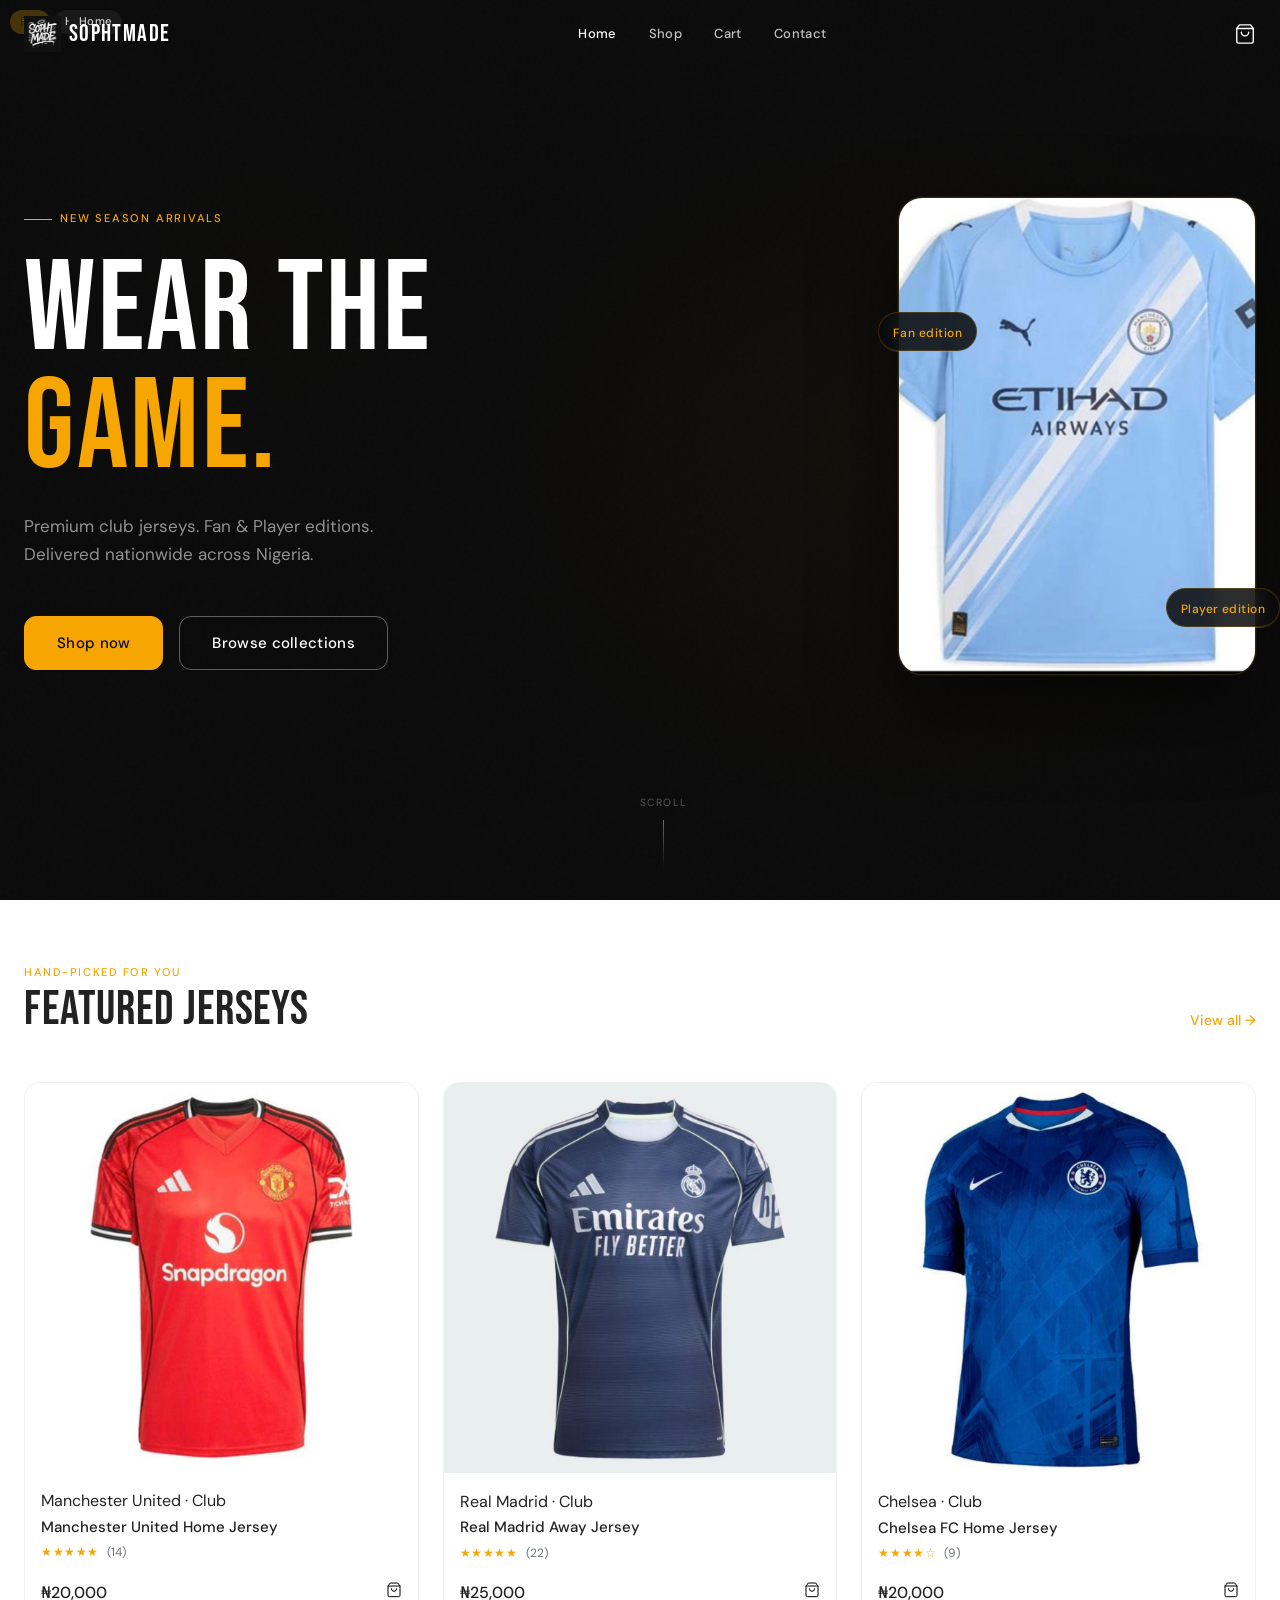
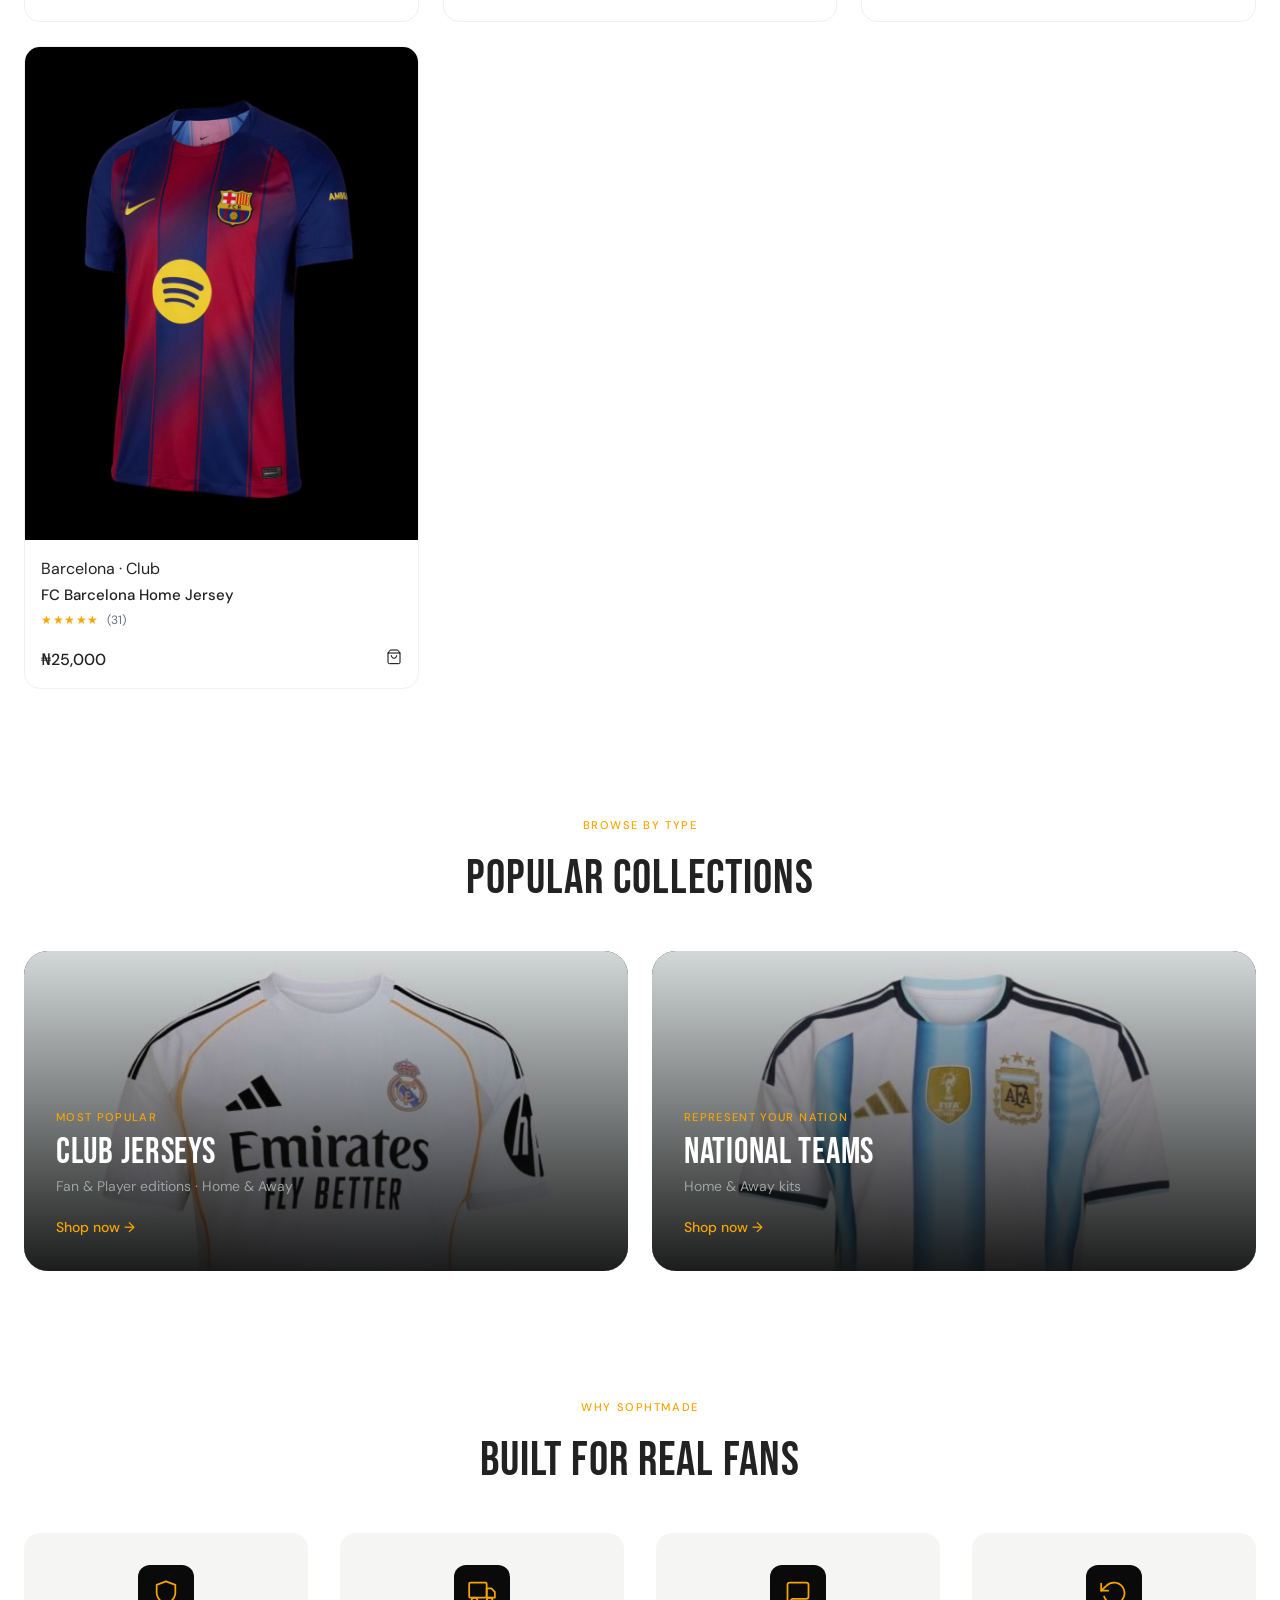
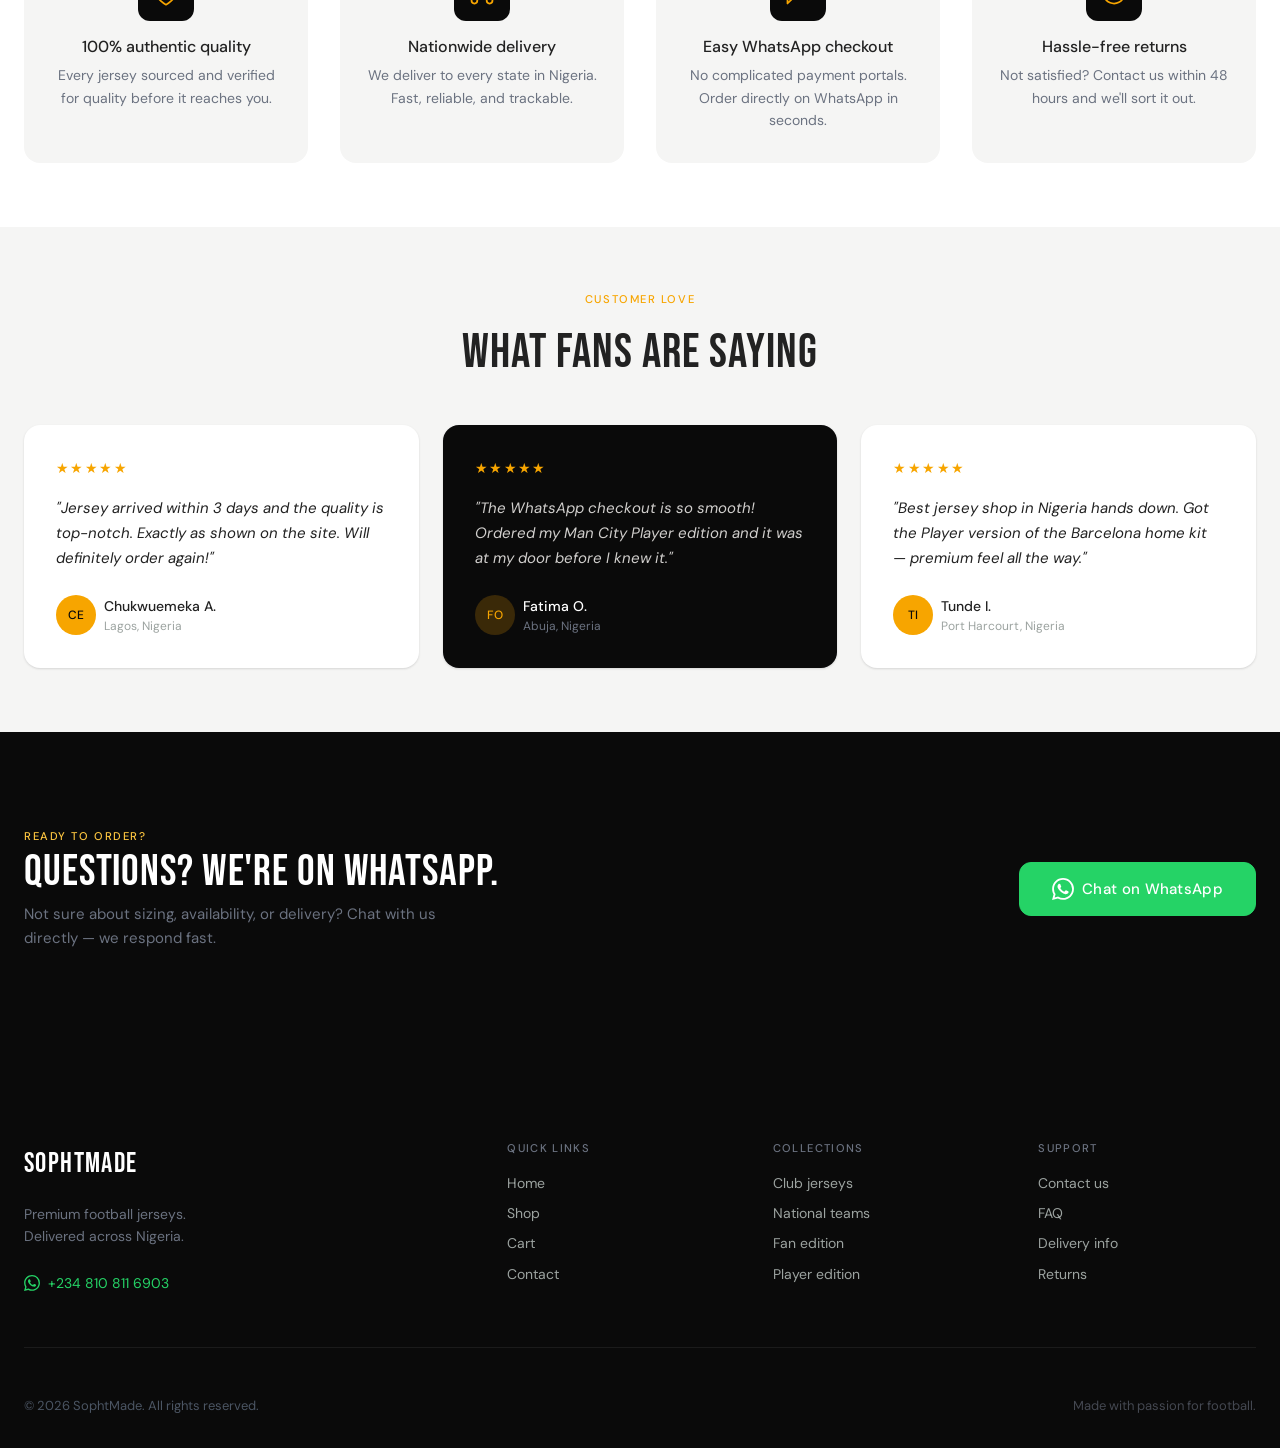
==== index.html @ 773d5187 "Add files via upload" ====
<!DOCTYPE html>
<html lang="en">
<head>
  <meta charset="UTF-8" />
  <meta name="viewport" content="width=device-width, initial-scale=1.0" />
  <meta name="description" content="SophtMade — Premium football jerseys. Fan & Player editions. Nationwide delivery across Nigeria." />
  <title>SophtMade | Premium Football Jerseys</title>
  <link rel="preconnect" href="https://fonts.googleapis.com" />
  <link rel="preconnect" href="https://fonts.gstatic.com" crossorigin />
  <link href="https://fonts.googleapis.com/css2?family=Bebas+Neue&family=DM+Sans:ital,opsz,wght@0,9..40,300;0,9..40,400;0,9..40,500;1,9..40,300&display=swap" rel="stylesheet" />
  <link rel="stylesheet" href="css/style.css" />
  <link rel="stylesheet" href="css/navbar.css" />
  <link rel="stylesheet" href="css/hero.css" />
  <link rel="stylesheet" href="css/shop.css" />
  <link rel="stylesheet" href="css/modal.css" />
  <link rel="stylesheet" href="css/cart.css" />
  <link rel="stylesheet" href="css/responsive.css" />
</head>
<body>

  <header class="navbar" id="navbar">
    <div class="navbar__inner">
      <a href="index.html" class="navbar__logo">
        <img src="images/logo/logo-white.png" alt="SophtMade" class="navbar__logo-img" onerror="this.style.display='none';this.nextElementSibling.style.display='block'" />
        <span class="navbar__logo-text">SophtMade</span>
      </a>
      <nav class="navbar__nav" id="navMenu" aria-label="Main navigation">
        <a href="index.html" class="navbar__link navbar__link--active">Home</a>
        <a href="shop.html" class="navbar__link">Shop</a>
        <a href="cart.html" class="navbar__link">Cart</a>
        <a href="contact.html" class="navbar__link">Contact</a>
      </nav>
      <div class="navbar__actions">
        <a href="cart.html" class="navbar__cart" aria-label="View cart">
          <svg width="22" height="22" viewBox="0 0 24 24" fill="none" stroke="currentColor" stroke-width="1.5" stroke-linecap="round" stroke-linejoin="round" aria-hidden="true"><path d="M6 2L3 6v14a2 2 0 002 2h14a2 2 0 002-2V6l-3-4z"/><line x1="3" y1="6" x2="21" y2="6"/><path d="M16 10a4 4 0 01-8 0"/></svg>
          <span class="navbar__cart-count" id="cartCount">0</span>
        </a>
        <button class="navbar__hamburger" id="hamburger" aria-label="Toggle menu" aria-expanded="false">
          <span></span><span></span><span></span>
        </button>
      </div>
    </div>
  </header>

  <main>
    <!-- HERO -->
    <section class="hero" id="hero">
      <div class="hero__bg-overlay"></div>
      <div class="hero__content">
        <p class="hero__eyebrow">New season arrivals</p>
        <h1 class="hero__heading">Wear the<br /><span class="hero__heading--accent">Game.</span></h1>
        <p class="hero__subheading">Premium club jerseys. Fan &amp; Player editions.<br />Delivered nationwide across Nigeria.</p>
        <div class="hero__cta-group">
          <a href="shop.html" class="btn btn--primary btn--lg">Shop now</a>
          <a href="#collections" class="btn btn--ghost btn--lg">Browse collections</a>
        </div>
      </div>
      <div class="hero__jersey-showcase">
        <div class="hero__jersey-card">
          <img src="images/hero/hero-jersey.png" alt="Featured jersey" class="hero__jersey-img"
            onload="this.style.opacity='1';document.getElementById('heroPlaceholder').style.display='none'"
            onerror="this.style.display='none';document.getElementById('heroPlaceholder').style.display='flex'"
            style="opacity:0;transition:opacity .4s" />
          <div class="hero__jersey-placeholder" id="heroPlaceholder" aria-hidden="true">
            <svg width="70" height="90" viewBox="0 0 60 80" fill="none"><path d="M15 5 L5 20 L15 25 L15 70 L45 70 L45 25 L55 20 L45 5 L38 10 Q30 14 22 10 Z" stroke="#F7A500" stroke-width="1.5" fill="none" stroke-linejoin="round"/></svg>
          </div>
        </div>
        <div class="hero__badge hero__badge--1"><span class="hero__badge-label">Fan edition</span></div>
        <div class="hero__badge hero__badge--2"><span class="hero__badge-label">Player edition</span></div>
      </div>
      <div class="hero__scroll-hint" aria-hidden="true">
        <span>Scroll</span>
        <div class="hero__scroll-line"></div>
      </div>
    </section>

    <!-- FEATURED -->
    <section class="section featured" id="featured">
      <div class="container">
        <div class="section__header">
          <div>
            <p class="section__eyebrow">Hand-picked for you</p>
            <h2 class="section__title">Featured jerseys</h2>
          </div>
          <a href="shop.html" class="section__link">View all <span aria-hidden="true">→</span></a>
        </div>
        <div class="product-grid product-grid--featured" id="featuredGrid"></div>
      </div>
    </section>

    <!-- COLLECTIONS -->
    <section class="section collections" id="collections">
      <div class="container">
        <div class="section__header section__header--center">
          <p class="section__eyebrow">Browse by type</p>
          <h2 class="section__title">Popular collections</h2>
        </div>
        <div class="collections__grid">
          <a href="shop.html?filter=club" class="collection-tile">
            <div class="collection-tile__bg">
              <img src="images/hero/club-bg.jpg" alt="" class="collection-tile__bg-img" />
            </div>
            <div class="collection-tile__overlay"></div>
            <div class="collection-tile__content">
              <p class="collection-tile__eyebrow">Most popular</p>
              <h3 class="collection-tile__title">Club jerseys</h3>
              <p class="collection-tile__sub">Fan &amp; Player editions · Home &amp; Away</p>
              <span class="collection-tile__cta">Shop now →</span>
            </div>
          </a>
          <a href="shop.html?filter=national" class="collection-tile">
            <div class="collection-tile__bg">
              <img src="images/hero/national-bg.jpg" alt="" class="collection-tile__bg-img" />
            </div>
            <div class="collection-tile__overlay"></div>
            <div class="collection-tile__content">
              <p class="collection-tile__eyebrow">Represent your nation</p>
              <h3 class="collection-tile__title">National teams</h3>
              <p class="collection-tile__sub">Home &amp; Away kits</p>
              <span class="collection-tile__cta">Shop now →</span>
            </div>
          </a>
        </div>
      </div>
    </section>

    <!-- WHY CHOOSE US -->
    <section class="section why" id="why">
      <div class="container">
        <div class="section__header section__header--center">
          <p class="section__eyebrow">Why SophtMade</p>
          <h2 class="section__title">Built for real fans</h2>
        </div>
        <div class="why__grid">
          <div class="why__item">
            <div class="why__icon" aria-hidden="true"><svg width="28" height="28" viewBox="0 0 24 24" fill="none" stroke="currentColor" stroke-width="1.5" stroke-linecap="round" stroke-linejoin="round"><path d="M12 22s8-4 8-10V5l-8-3-8 3v7c0 6 8 10 8 10z"/></svg></div>
            <h3 class="why__title">100% authentic quality</h3>
            <p class="why__desc">Every jersey sourced and verified for quality before it reaches you.</p>
          </div>
          <div class="why__item">
            <div class="why__icon" aria-hidden="true"><svg width="28" height="28" viewBox="0 0 24 24" fill="none" stroke="currentColor" stroke-width="1.5" stroke-linecap="round" stroke-linejoin="round"><rect x="1" y="3" width="15" height="13" rx="1"/><path d="M16 8h4l3 3v5h-7V8z"/><circle cx="5.5" cy="18.5" r="2.5"/><circle cx="18.5" cy="18.5" r="2.5"/></svg></div>
            <h3 class="why__title">Nationwide delivery</h3>
            <p class="why__desc">We deliver to every state in Nigeria. Fast, reliable, and trackable.</p>
          </div>
          <div class="why__item">
            <div class="why__icon" aria-hidden="true"><svg width="28" height="28" viewBox="0 0 24 24" fill="none" stroke="currentColor" stroke-width="1.5" stroke-linecap="round" stroke-linejoin="round"><path d="M21 15a2 2 0 01-2 2H7l-4 4V5a2 2 0 012-2h14a2 2 0 012 2z"/></svg></div>
            <h3 class="why__title">Easy WhatsApp checkout</h3>
            <p class="why__desc">No complicated payment portals. Order directly on WhatsApp in seconds.</p>
          </div>
          <div class="why__item">
            <div class="why__icon" aria-hidden="true"><svg width="28" height="28" viewBox="0 0 24 24" fill="none" stroke="currentColor" stroke-width="1.5" stroke-linecap="round" stroke-linejoin="round"><polyline points="1 4 1 10 7 10"/><path d="M3.51 15a9 9 0 102.13-9.36L1 10"/></svg></div>
            <h3 class="why__title">Hassle-free returns</h3>
            <p class="why__desc">Not satisfied? Contact us within 48 hours and we'll sort it out.</p>
          </div>
        </div>
      </div>
    </section>

    <!-- TESTIMONIALS -->
    <section class="section testimonials" id="testimonials">
      <div class="container">
        <div class="section__header section__header--center">
          <p class="section__eyebrow">Customer love</p>
          <h2 class="section__title">What fans are saying</h2>
        </div>
        <div class="testi__grid">
          <article class="testi__card">
            <div class="testi__stars" aria-label="5 out of 5 stars">★★★★★</div>
            <blockquote class="testi__quote">"Jersey arrived within 3 days and the quality is top-notch. Exactly as shown on the site. Will definitely order again!"</blockquote>
            <footer class="testi__footer">
              <div class="testi__avatar" aria-hidden="true">CE</div>
              <div><p class="testi__name">Chukwuemeka A.</p><p class="testi__location">Lagos, Nigeria</p></div>
            </footer>
          </article>
          <article class="testi__card testi__card--featured">
            <div class="testi__stars" aria-label="5 out of 5 stars">★★★★★</div>
            <blockquote class="testi__quote">"The WhatsApp checkout is so smooth! Ordered my Man City Player edition and it was at my door before I knew it."</blockquote>
            <footer class="testi__footer">
              <div class="testi__avatar" aria-hidden="true">FO</div>
              <div><p class="testi__name">Fatima O.</p><p class="testi__location">Abuja, Nigeria</p></div>
            </footer>
          </article>
          <article class="testi__card">
            <div class="testi__stars" aria-label="5 out of 5 stars">★★★★★</div>
            <blockquote class="testi__quote">"Best jersey shop in Nigeria hands down. Got the Player version of the Barcelona home kit — premium feel all the way."</blockquote>
            <footer class="testi__footer">
              <div class="testi__avatar" aria-hidden="true">TI</div>
              <div><p class="testi__name">Tunde I.</p><p class="testi__location">Port Harcourt, Nigeria</p></div>
            </footer>
          </article>
        </div>
      </div>
    </section>

    <!-- WHATSAPP CTA -->
    <section class="section whatsapp-cta" id="whatsapp-cta">
      <div class="container">
        <div class="whatsapp-cta__inner">
          <div class="whatsapp-cta__text">
            <p class="section__eyebrow section__eyebrow--light">Ready to order?</p>
            <h2 class="whatsapp-cta__title">Questions? We're on WhatsApp.</h2>
            <p class="whatsapp-cta__desc">Not sure about sizing, availability, or delivery? Chat with us directly — we respond fast.</p>
          </div>
          <a href="https://wa.me/2348108116903?text=Hi%20SophtMade!%20I%27d%20like%20to%20ask%20about%20your%20jerseys." class="btn btn--whatsapp btn--lg" target="_blank" rel="noopener noreferrer">
            <svg width="22" height="22" viewBox="0 0 24 24" fill="currentColor" aria-hidden="true"><path d="M17.472 14.382c-.297-.149-1.758-.867-2.03-.967-.273-.099-.471-.148-.67.15-.197.297-.767.966-.94 1.164-.173.199-.347.223-.644.075-.297-.15-1.255-.463-2.39-1.475-.883-.788-1.48-1.761-1.653-2.059-.173-.297-.018-.458.13-.606.134-.133.298-.347.446-.52.149-.174.198-.298.298-.497.099-.198.05-.371-.025-.52-.075-.149-.669-1.612-.916-2.207-.242-.579-.487-.5-.669-.51-.173-.008-.371-.01-.57-.01-.198 0-.52.074-.792.372-.272.297-1.04 1.016-1.04 2.479 0 1.462 1.065 2.875 1.213 3.074.149.198 2.096 3.2 5.077 4.487.709.306 1.262.489 1.694.625.712.227 1.36.195 1.871.118.571-.085 1.758-.719 2.006-1.413.248-.694.248-1.289.173-1.413-.074-.124-.272-.198-.57-.347m-5.421 7.403h-.004a9.87 9.87 0 01-5.031-1.378l-.361-.214-3.741.982.998-3.648-.235-.374a9.86 9.86 0 01-1.51-5.26c.001-5.45 4.436-9.884 9.888-9.884 2.64 0 5.122 1.03 6.988 2.898a9.825 9.825 0 012.893 6.994c-.003 5.45-4.437 9.884-9.885 9.884m8.413-18.297A11.815 11.815 0 0012.05 0C5.495 0 .16 5.335.157 11.892c0 2.096.547 4.142 1.588 5.945L.057 24l6.305-1.654a11.882 11.882 0 005.683 1.448h.005c6.554 0 11.89-5.335 11.893-11.893a11.821 11.821 0 00-3.48-8.413z"/></svg>
            Chat on WhatsApp
          </a>
        </div>
      </div>
    </section>
  </main>

  <footer class="footer">
    <div class="container">
      <div class="footer__grid">
        <div class="footer__brand">
          <a href="index.html" class="footer__logo">SophtMade</a>
          <p class="footer__tagline">Premium football jerseys.<br />Delivered across Nigeria.</p>
          <a href="https://wa.me/2348108116903" class="footer__whatsapp" target="_blank" rel="noopener noreferrer">
            <svg width="16" height="16" viewBox="0 0 24 24" fill="currentColor" aria-hidden="true"><path d="M17.472 14.382c-.297-.149-1.758-.867-2.03-.967-.273-.099-.471-.148-.67.15-.197.297-.767.966-.94 1.164-.173.199-.347.223-.644.075-.297-.15-1.255-.463-2.39-1.475-.883-.788-1.48-1.761-1.653-2.059-.173-.297-.018-.458.13-.606.134-.133.298-.347.446-.52.149-.174.198-.298.298-.497.099-.198.05-.371-.025-.52-.075-.149-.669-1.612-.916-2.207-.242-.579-.487-.5-.669-.51-.173-.008-.371-.01-.57-.01-.198 0-.52.074-.792.372-.272.297-1.04 1.016-1.04 2.479 0 1.462 1.065 2.875 1.213 3.074.149.198 2.096 3.2 5.077 4.487.709.306 1.262.489 1.694.625.712.227 1.36.195 1.871.118.571-.085 1.758-.719 2.006-1.413.248-.694.248-1.289.173-1.413-.074-.124-.272-.198-.57-.347m-5.421 7.403h-.004a9.87 9.87 0 01-5.031-1.378l-.361-.214-3.741.982.998-3.648-.235-.374a9.86 9.86 0 01-1.51-5.26c.001-5.45 4.436-9.884 9.888-9.884 2.64 0 5.122 1.03 6.988 2.898a9.825 9.825 0 012.893 6.994c-.003 5.45-4.437 9.884-9.885 9.884m8.413-18.297A11.815 11.815 0 0012.05 0C5.495 0 .16 5.335.157 11.892c0 2.096.547 4.142 1.588 5.945L.057 24l6.305-1.654a11.882 11.882 0 005.683 1.448h.005c6.554 0 11.89-5.335 11.893-11.893a11.821 11.821 0 00-3.48-8.413z"/></svg>
            +234 810 811 6903
          </a>
        </div>
        <div class="footer__col">
          <h4 class="footer__col-title">Quick links</h4>
          <a href="index.html" class="footer__link">Home</a>
          <a href="shop.html" class="footer__link">Shop</a>
          <a href="cart.html" class="footer__link">Cart</a>
          <a href="contact.html" class="footer__link">Contact</a>
        </div>
        <div class="footer__col">
          <h4 class="footer__col-title">Collections</h4>
          <a href="shop.html?filter=club" class="footer__link">Club jerseys</a>
          <a href="shop.html?filter=national" class="footer__link">National teams</a>
          <a href="shop.html?filter=fan" class="footer__link">Fan edition</a>
          <a href="shop.html?filter=player" class="footer__link">Player edition</a>
        </div>
        <div class="footer__col">
          <h4 class="footer__col-title">Support</h4>
          <a href="contact.html" class="footer__link">Contact us</a>
          <a href="contact.html#faq" class="footer__link">FAQ</a>
          <a href="contact.html#delivery" class="footer__link">Delivery info</a>
          <a href="contact.html#returns" class="footer__link">Returns</a>
        </div>
      </div>
      <div class="footer__bottom">
        <p class="footer__copy">&copy; 2026 SophtMade. All rights reserved.</p>
        <p class="footer__copy footer__copy--muted">Made with passion for football.</p>
      </div>
    </div>
  </footer>

  <!-- PRODUCT DETAIL MODAL -->
  <div class="modal-overlay" id="modalOverlay" role="dialog" aria-modal="true" aria-labelledby="modalProductName" hidden>
    <div class="modal">
      <button class="modal__close" id="modalClose" aria-label="Close product detail">
        <svg width="20" height="20" viewBox="0 0 24 24" fill="none" stroke="currentColor" stroke-width="1.5" stroke-linecap="round" aria-hidden="true"><line x1="18" y1="6" x2="6" y2="18"/><line x1="6" y1="6" x2="18" y2="18"/></svg>
      </button>
      <div class="modal__inner">
        <div class="modal__image-wrap">
          <img src="" alt="" class="modal__image" id="modalImage" />
          <div class="modal__image-placeholder" id="modalImagePlaceholder" aria-hidden="true">
            <svg width="60" height="80" viewBox="0 0 60 80" fill="none"><path d="M15 5 L5 20 L15 25 L15 70 L45 70 L45 25 L55 20 L45 5 L38 10 Q30 14 22 10 Z" stroke="#F7A500" stroke-width="1.5" fill="none" stroke-linejoin="round"/></svg>
          </div>
          <div class="modal__badges">
            <span class="badge" id="modalVersionBadge"></span>
            <span class="badge badge--secondary" id="modalKitBadge"></span>
          </div>
        </div>
        <div class="modal__details">
          <p class="modal__category" id="modalCategory"></p>
          <h2 class="modal__name" id="modalProductName"></h2>
          <div class="modal__stars" id="modalStars"></div>
          <p class="modal__price" id="modalPrice"></p>
          <p class="modal__desc" id="modalDesc"></p>
          <div class="modal__size-section">
            <div class="modal__size-header">
              <label class="modal__size-label">Select size</label>
              <span class="modal__size-selected" id="modalSizeSelected">— choose one</span>
            </div>
            <div class="modal__size-options" id="modalSizeOptions" role="group" aria-label="Available sizes"></div>
          </div>
          <button class="btn btn--primary btn--full" id="modalAddToCart" disabled>Select a size to add to cart</button>
          <p class="modal__delivery-note">
            <svg width="14" height="14" viewBox="0 0 24 24" fill="none" stroke="currentColor" stroke-width="1.5" stroke-linecap="round" aria-hidden="true"><rect x="1" y="3" width="15" height="13" rx="1"/><path d="M16 8h4l3 3v5h-7V8z"/><circle cx="5.5" cy="18.5" r="2.5"/><circle cx="18.5" cy="18.5" r="2.5"/></svg>
            Nationwide delivery · Arranged via WhatsApp
          </p>
        </div>
      </div>
    </div>
  </div>

  <!-- Mobile WhatsApp Bubble -->
  <a href="https://wa.me/2348108116903" class="wa-bubble" target="_blank" rel="noopener noreferrer" aria-label="Chat with us on WhatsApp">
    <svg width="26" height="26" viewBox="0 0 24 24" fill="currentColor" aria-hidden="true"><path d="M17.472 14.382c-.297-.149-1.758-.867-2.03-.967-.273-.099-.471-.148-.67.15-.197.297-.767.966-.94 1.164-.173.199-.347.223-.644.075-.297-.15-1.255-.463-2.39-1.475-.883-.788-1.48-1.761-1.653-2.059-.173-.297-.018-.458.13-.606.134-.133.298-.347.446-.52.149-.174.198-.298.298-.497.099-.198.05-.371-.025-.52-.075-.149-.669-1.612-.916-2.207-.242-.579-.487-.5-.669-.51-.173-.008-.371-.01-.57-.01-.198 0-.52.074-.792.372-.272.297-1.04 1.016-1.04 2.479 0 1.462 1.065 2.875 1.213 3.074.149.198 2.096 3.2 5.077 4.487.709.306 1.262.489 1.694.625.712.227 1.36.195 1.871.118.571-.085 1.758-.719 2.006-1.413.248-.694.248-1.289.173-1.413-.074-.124-.272-.198-.57-.347m-5.421 7.403h-.004a9.87 9.87 0 01-5.031-1.378l-.361-.214-3.741.982.998-3.648-.235-.374a9.86 9.86 0 01-1.51-5.26c.001-5.45 4.436-9.884 9.888-9.884 2.64 0 5.122 1.03 6.988 2.898a9.825 9.825 0 012.893 6.994c-.003 5.45-4.437 9.884-9.885 9.884m8.413-18.297A11.815 11.815 0 0012.05 0C5.495 0 .16 5.335.157 11.892c0 2.096.547 4.142 1.588 5.945L.057 24l6.305-1.654a11.882 11.882 0 005.683 1.448h.005c6.554 0 11.89-5.335 11.893-11.893a11.821 11.821 0 00-3.48-8.413z"/></svg>
  </a>

  <script src="js/products.js"></script>
  <script src="js/cart.js"></script>
  <script src="js/modal.js"></script>
  <script src="js/shop.js"></script>
  <script src="js/ui.js"></script>
</body>
</html>
---- css/style.css ----
/* ═══════════════════════════════════════════════
   SOPHTMADE — GLOBAL STYLES & DESIGN TOKENS
   style.css
═══════════════════════════════════════════════ */

/* ── CUSTOM PROPERTIES ── */
:root {
  /* Colors */
  --clr-pitch:    #0A0A0A;
  --clr-charcoal: #1A1A1A;
  --clr-dark:     #222222;
  --clr-amber:    #F7A500;
  --clr-amber-dk: #D48E00;
  --clr-amber-lt: #FFC740;
  --clr-white:    #FFFFFF;
  --clr-warm:     #F5F5F4;
  --clr-grey-100: #F1F0EF;
  --clr-grey-200: #E5E4E2;
  --clr-grey-300: #D1CFCD;
  --clr-grey-400: #9CA3A0;
  --clr-grey-500: #6B7280;
  --clr-grey-600: #4B5563;
  --clr-near-blk: #111111;
  --clr-whatsapp: #25D366;
  --clr-whatsapp-dk: #1EA952;

  /* Typography */
  --font-display: 'Bebas Neue', sans-serif;
  --font-body:    'DM Sans', sans-serif;

  /* Spacing */
  --space-xs:  0.25rem;
  --space-sm:  0.5rem;
  --space-md:  1rem;
  --space-lg:  1.5rem;
  --space-xl:  2rem;
  --space-2xl: 3rem;
  --space-3xl: 4rem;
  --space-4xl: 6rem;

  /* Layout */
  --container-max: 1280px;
  --container-pad: 1.5rem;
  --section-py:    5rem;

  /* Borders */
  --radius-sm:  4px;
  --radius-md:  8px;
  --radius-lg:  12px;
  --radius-xl:  16px;
  --radius-2xl: 24px;
  --radius-full: 9999px;

  /* Shadows */
  --shadow-sm:  0 1px 3px rgba(0,0,0,0.08), 0 1px 2px rgba(0,0,0,0.06);
  --shadow-md:  0 4px 16px rgba(0,0,0,0.10), 0 2px 6px rgba(0,0,0,0.06);
  --shadow-lg:  0 12px 40px rgba(0,0,0,0.14), 0 4px 12px rgba(0,0,0,0.08);
  --shadow-xl:  0 24px 64px rgba(0,0,0,0.18);
  --shadow-amber: 0 8px 32px rgba(247,165,0,0.25);
  --shadow-card-hover: 0 16px 48px rgba(0,0,0,0.14), 0 0 0 1px rgba(247,165,0,0.15);

  /* Transitions */
  --ease-out:   cubic-bezier(0.16, 1, 0.3, 1);
  --ease-in-out: cubic-bezier(0.65, 0, 0.35, 1);
  --dur-fast:   150ms;
  --dur-base:   250ms;
  --dur-slow:   400ms;

  /* Navbar */
  --navbar-h: 68px;
  /* Legacy / alternate name used across components */
  --nav-height: 68px;
}

/* ── RESET ── */
*, *::before, *::after {
  box-sizing: border-box;
  margin: 0;
  padding: 0;
}

html {
  scroll-behavior: smooth;
  -webkit-text-size-adjust: 100%;
}

body {
  font-family: var(--font-body);
  font-size: 1rem;
  line-height: 1.6;
  color: var(--clr-dark);
  background: var(--clr-white);
  -webkit-font-smoothing: antialiased;
  -moz-osx-font-smoothing: grayscale;
}

img, video {
  max-width: 100%;
  display: block;
}

a {
  color: inherit;
  text-decoration: none;
}

button {
  font-family: inherit;
  cursor: pointer;
  border: none;
  background: none;
}

ul, ol { list-style: none; }

h1, h2, h3, h4, h5, h6 {
  line-height: 1.2;
  font-weight: 500;
}

/* ── LAYOUT ── */
.container {
  width: 100%;
  max-width: var(--container-max);
  margin-inline: auto;
  padding-inline: var(--container-pad);
}

.section {
  padding-block: var(--section-py);
}

/* ── SECTION HEADERS ── */
.section__header {
  display: flex;
  align-items: flex-end;
  justify-content: space-between;
  margin-bottom: var(--space-2xl);
  gap: var(--space-md);
}

.section__header--center {
  flex-direction: column;
  align-items: center;
  text-align: center;
}

.section__eyebrow {
  font-size: 0.7rem;
  font-weight: 500;
  letter-spacing: 0.14em;
  text-transform: uppercase;
  color: var(--clr-amber);
  margin-bottom: var(--space-xs);
}

.section__eyebrow--light {
  color: var(--clr-amber-lt);
}

.section__title {
  font-family: var(--font-display);
  font-size: clamp(2rem, 4vw, 3rem);
  letter-spacing: 0.02em;
  color: var(--clr-dark);
  line-height: 1;
}

.section__link {
  font-size: 0.875rem;
  font-weight: 500;
  color: var(--clr-amber);
  white-space: nowrap;
  transition: color var(--dur-fast);
  padding-bottom: 2px;
  border-bottom: 1px solid transparent;
}

.section__link:hover {
  border-bottom-color: var(--clr-amber);
}

/* ── BUTTONS ── */
.btn {
  display: inline-flex;
  align-items: center;
  justify-content: center;
  gap: 0.5rem;
  font-family: var(--font-body);
  font-size: 0.875rem;
  font-weight: 500;
  letter-spacing: 0.02em;
  padding: 0.75rem 1.5rem;
  border-radius: var(--radius-md);
  border: 1.5px solid transparent;
  cursor: pointer;
  transition: all var(--dur-base) var(--ease-out);
  white-space: nowrap;
  text-decoration: none;
  position: relative;
  overflow: hidden;
}

.btn--lg {
  font-size: 0.9375rem;
  padding: 0.875rem 2rem;
  border-radius: var(--radius-lg);
}

.btn--sm {
  font-size: 0.8125rem;
  padding: 0.5rem 1rem;
}

.btn--full {
  width: 100%;
}

/* Primary — Amber */
.btn--primary {
  background: var(--clr-amber);
  color: var(--clr-pitch);
  border-color: var(--clr-amber);
}

.btn--primary:hover {
  background: var(--clr-amber-lt);
  border-color: var(--clr-amber-lt);
  box-shadow: var(--shadow-amber);
  transform: translateY(-1px);
}

.btn--primary:active {
  transform: translateY(0);
  box-shadow: none;
}

.btn--primary:disabled {
  background: var(--clr-grey-200);
  color: var(--clr-grey-400);
  border-color: var(--clr-grey-200);
  cursor: not-allowed;
  transform: none;
  box-shadow: none;
}

/* Ghost — for dark backgrounds */
.btn--ghost {
  background: transparent;
  color: var(--clr-white);
  border-color: rgba(255,255,255,0.35);
}

.btn--ghost:hover {
  background: rgba(255,255,255,0.08);
  border-color: rgba(255,255,255,0.6);
}

/* WhatsApp */
.btn--whatsapp {
  background: var(--clr-whatsapp);
  color: var(--clr-white);
  border-color: var(--clr-whatsapp);
}

.btn--whatsapp:hover {
  background: var(--clr-whatsapp-dk);
  border-color: var(--clr-whatsapp-dk);
  transform: translateY(-1px);
  box-shadow: 0 8px 24px rgba(37,211,102,0.3);
}

/* Outline */
.btn--outline {
  background: transparent;
  color: var(--clr-amber);
  border-color: var(--clr-amber);
}

.btn--outline:hover {
  background: var(--clr-amber);
  color: var(--clr-pitch);
}

/* ── BADGES ── */
.badge {
  display: inline-block;
  font-size: 0.7rem;
  font-weight: 500;
  letter-spacing: 0.04em;
  padding: 3px 10px;
  border-radius: var(--radius-full);
  background: var(--clr-amber);
  color: var(--clr-pitch);
  text-transform: capitalize;
}

.badge--secondary {
  background: var(--clr-charcoal);
  color: var(--clr-grey-300);
}

.badge--fan   { background: rgba(247,165,0,0.15); color: #A06D00; }
.badge--player { background: rgba(26,26,26,0.08); color: var(--clr-charcoal); }
.badge--home  { background: rgba(34,197,94,0.12); color: #166534; }
.badge--away  { background: rgba(99,102,241,0.12); color: #3730A3; }

/* ── STAR RATINGS ── */
.stars {
  color: var(--clr-amber);
  font-size: 0.85rem;
  letter-spacing: 0.05em;
}

.stars__count {
  font-size: 0.75rem;
  color: var(--clr-grey-500);
  margin-left: 4px;
  font-family: var(--font-body);
}

/* ── WHY SECTION ── */
.why__grid {
  display: grid;
  grid-template-columns: repeat(4, 1fr);
  gap: var(--space-xl);
}

.why__item {
  text-align: center;
  padding: var(--space-xl) var(--space-lg);
  border-radius: var(--radius-xl);
  background: var(--clr-warm);
  transition: transform var(--dur-base) var(--ease-out), box-shadow var(--dur-base);
}

.why__item:hover {
  transform: translateY(-4px);
  box-shadow: var(--shadow-md);
}

.why__icon {
  width: 56px;
  height: 56px;
  background: var(--clr-pitch);
  border-radius: var(--radius-lg);
  display: flex;
  align-items: center;
  justify-content: center;
  margin: 0 auto var(--space-md);
  color: var(--clr-amber);
  transition: background var(--dur-base);
}

.why__item:hover .why__icon {
  background: var(--clr-amber);
  color: var(--clr-pitch);
}

.why__title {
  font-size: 1rem;
  font-weight: 500;
  color: var(--clr-dark);
  margin-bottom: var(--space-sm);
}

.why__desc {
  font-size: 0.875rem;
  color: var(--clr-grey-500);
  line-height: 1.6;
}

/* ── TESTIMONIALS ── */
.testimonials {
  background: var(--clr-warm);
}

.testi__grid {
  display: grid;
  grid-template-columns: repeat(3, 1fr);
  gap: var(--space-lg);
  align-items: start;
}

.testi__card {
  background: var(--clr-white);
  border-radius: var(--radius-xl);
  padding: var(--space-xl);
  box-shadow: var(--shadow-sm);
  transition: transform var(--dur-base) var(--ease-out), box-shadow var(--dur-base);
}

.testi__card:hover {
  transform: translateY(-4px);
  box-shadow: var(--shadow-lg);
}

.testi__card--featured {
  background: var(--clr-pitch);
  color: var(--clr-white);
  transform: scale(1.03);
}

.testi__card--featured:hover {
  transform: scale(1.03) translateY(-4px);
}

.testi__stars {
  color: var(--clr-amber);
  font-size: 0.9rem;
  letter-spacing: 0.1em;
  margin-bottom: var(--space-md);
}

.testi__quote {
  font-size: 0.9375rem;
  line-height: 1.65;
  color: inherit;
  margin-bottom: var(--space-lg);
  font-style: italic;
}

.testi__card--featured .testi__quote {
  color: var(--clr-grey-300);
}

.testi__footer {
  display: flex;
  align-items: center;
  gap: var(--space-sm);
}

.testi__avatar {
  width: 40px;
  height: 40px;
  border-radius: var(--radius-full);
  background: var(--clr-amber);
  color: var(--clr-pitch);
  font-size: 0.75rem;
  font-weight: 500;
  display: flex;
  align-items: center;
  justify-content: center;
  flex-shrink: 0;
}

.testi__card--featured .testi__avatar {
  background: rgba(247,165,0,0.2);
  color: var(--clr-amber);
}

.testi__name {
  font-size: 0.875rem;
  font-weight: 500;
}

.testi__location {
  font-size: 0.75rem;
  color: var(--clr-grey-400);
}

.testi__card--featured .testi__location {
  color: var(--clr-grey-500);
}

/* ── WHATSAPP CTA ── */
.whatsapp-cta {
  background: var(--clr-pitch);
}

.whatsapp-cta__inner {
  display: flex;
  align-items: center;
  justify-content: space-between;
  gap: var(--space-2xl);
  padding: var(--space-xl) 0;
}

.whatsapp-cta__title {
  font-family: var(--font-display);
  font-size: clamp(1.75rem, 3.5vw, 2.75rem);
  color: var(--clr-white);
  letter-spacing: 0.02em;
  margin-bottom: var(--space-sm);
  line-height: 1;
}

.whatsapp-cta__desc {
  font-size: 0.9375rem;
  color: var(--clr-grey-500);
  max-width: 420px;
}

/* ── COLLECTIONS ── */
.collections__grid {
  display: grid;
  grid-template-columns: 1fr 1fr;
  gap: var(--space-lg);
}

.collection-tile {
  position: relative;
  border-radius: var(--radius-2xl);
  overflow: hidden;
  min-height: 320px;
  display: flex;
  align-items: flex-end;
  text-decoration: none;
  background: var(--clr-charcoal);
  transition: transform var(--dur-slow) var(--ease-out), box-shadow var(--dur-slow);
}

.collection-tile:hover {
  transform: translateY(-4px);
  box-shadow: var(--shadow-xl);
}

.collection-tile__bg {
  position: absolute;
  inset: 0;
  background-size: cover;
  background-position: center;
  background-color: var(--clr-charcoal);
  transition: transform var(--dur-slow) var(--ease-out);
}

.collection-tile:hover .collection-tile__bg {
  transform: scale(1.05);
}

.collection-tile__overlay {
  position: absolute;
  inset: 0;
  background: linear-gradient(
    to top,
    rgba(10,10,10,0.92) 0%,
    rgba(10,10,10,0.5) 50%,
    rgba(10,10,10,0.1) 100%
  );
}

.collection-tile__content {
  position: relative;
  z-index: 2;
  padding: var(--space-xl) var(--space-xl) var(--space-xl);
}

.collection-tile__eyebrow {
  font-size: 0.7rem;
  font-weight: 500;
  letter-spacing: 0.12em;
  text-transform: uppercase;
  color: var(--clr-amber);
  margin-bottom: var(--space-sm);
}

.collection-tile__title {
  font-family: var(--font-display);
  font-size: 2.25rem;
  color: var(--clr-white);
  letter-spacing: 0.02em;
  line-height: 1;
  margin-bottom: var(--space-xs);
}

.collection-tile__sub {
  font-size: 0.875rem;
  color: var(--clr-grey-400);
  margin-bottom: var(--space-md);
}

.collection-tile__cta {
  display: inline-flex;
  align-items: center;
  gap: 6px;
  font-size: 0.875rem;
  font-weight: 500;
  color: var(--clr-amber);
  transition: gap var(--dur-fast);
}

.collection-tile:hover .collection-tile__cta {
  gap: 10px;
}

/* ── CONTACT HERO ── */
.contact-hero {
  background: var(--clr-pitch);
  padding: calc(var(--navbar-h) + var(--space-4xl)) 0 var(--space-4xl);
  position: relative;
}

.contact-hero__overlay {
  position: absolute;
  inset: 0;
  background: radial-gradient(ellipse at 70% 50%, rgba(247,165,0,0.06) 0%, transparent 60%);
  pointer-events: none;
}

.contact-hero__content {
  position: relative;
  z-index: 1;
  max-width: 600px;
}

.contact-hero__title {
  font-family: var(--font-display);
  font-size: clamp(3rem, 7vw, 5.5rem);
  color: var(--clr-white);
  letter-spacing: 0.02em;
  line-height: 1;
  margin-bottom: var(--space-md);
}

.contact-hero__sub {
  font-size: 1.0625rem;
  color: var(--clr-grey-400);
  margin-bottom: var(--space-xl);
  max-width: 400px;
}

/* ── CONTACT CARDS ── */
.contact-cards {
  display: grid;
  grid-template-columns: repeat(4, 1fr);
  gap: var(--space-lg);
}

.contact-card {
  background: var(--clr-warm);
  border-radius: var(--radius-xl);
  padding: var(--space-xl);
  transition: transform var(--dur-base) var(--ease-out), box-shadow var(--dur-base);
}

.contact-card:hover {
  transform: translateY(-4px);
  box-shadow: var(--shadow-md);
}

.contact-card__icon {
  width: 52px;
  height: 52px;
  background: var(--clr-pitch);
  border-radius: var(--radius-md);
  display: flex;
  align-items: center;
  justify-content: center;
  color: var(--clr-amber);
  margin-bottom: var(--space-md);
}

.contact-card__title {
  font-size: 1rem;
  font-weight: 500;
  color: var(--clr-dark);
  margin-bottom: var(--space-sm);
}

.contact-card__desc {
  font-size: 0.875rem;
  color: var(--clr-grey-500);
  line-height: 1.6;
  margin-bottom: var(--space-sm);
}

.contact-card__desc:last-child { margin-bottom: 0; }

/* ── FAQ ── */
.faq-section { background: var(--clr-white); }

.faq-list {
  max-width: 720px;
  margin: 0 auto;
}

.faq-item {
  border-bottom: 1px solid var(--clr-grey-200);
}

.faq-item:first-child {
  border-top: 1px solid var(--clr-grey-200);
}

.faq-item__question {
  width: 100%;
  display: flex;
  align-items: center;
  justify-content: space-between;
  gap: var(--space-md);
  padding: var(--space-lg) 0;
  font-size: 0.9375rem;
  font-weight: 500;
  color: var(--clr-dark);
  text-align: left;
  cursor: pointer;
  transition: color var(--dur-fast);
  background: none;
  border: none;
  font-family: var(--font-body);
}

.faq-item__question:hover { color: var(--clr-amber); }

.faq-item__question[aria-expanded="true"] { color: var(--clr-amber); }

.faq-item__chevron {
  flex-shrink: 0;
  transition: transform var(--dur-base) var(--ease-out);
  color: var(--clr-grey-400);
}

.faq-item__question[aria-expanded="true"] .faq-item__chevron {
  transform: rotate(180deg);
  color: var(--clr-amber);
}

.faq-item__answer {
  padding-bottom: var(--space-lg);
}

.faq-item__answer p {
  font-size: 0.9375rem;
  color: var(--clr-grey-600);
  line-height: 1.7;
}

/* ── FOOTER ── */
.footer {
  background: var(--clr-pitch);
  padding: var(--space-4xl) 0 var(--space-xl);
}

.footer__grid {
  display: grid;
  grid-template-columns: 2fr 1fr 1fr 1fr;
  gap: var(--space-2xl);
  margin-bottom: var(--space-2xl);
  padding-bottom: var(--space-2xl);
  border-bottom: 1px solid rgba(255,255,255,0.07);
}

.footer__logo {
  font-family: var(--font-display);
  font-size: 1.75rem;
  letter-spacing: 0.05em;
  color: var(--clr-white);
  display: inline-block;
  margin-bottom: var(--space-md);
}

.footer__tagline {
  font-size: 0.875rem;
  color: var(--clr-grey-500);
  line-height: 1.6;
  margin-bottom: var(--space-lg);
}

.footer__whatsapp {
  display: inline-flex;
  align-items: center;
  gap: var(--space-sm);
  font-size: 0.875rem;
  color: var(--clr-whatsapp);
  transition: color var(--dur-fast);
}

.footer__whatsapp:hover { color: #3fe077; }

.footer__col-title {
  font-size: 0.7rem;
  font-weight: 500;
  letter-spacing: 0.12em;
  text-transform: uppercase;
  color: var(--clr-grey-500);
  margin-bottom: var(--space-md);
}

.footer__link {
  display: block;
  font-size: 0.875rem;
  color: var(--clr-grey-400);
  margin-bottom: var(--space-sm);
  transition: color var(--dur-fast);
}

.footer__link:hover { color: var(--clr-white); }

.footer__bottom {
  display: flex;
  justify-content: space-between;
  align-items: center;
  gap: var(--space-md);
  flex-wrap: wrap;
}

.footer__copy {
  font-size: 0.8125rem;
  color: var(--clr-grey-600);
}

.footer__copy--muted { color: rgba(107,114,128,0.6); }

/* ── WHATSAPP BUBBLE ── */
.wa-bubble {
  display: none;
  position: fixed;
  bottom: 1.5rem;
  right: 1.5rem;
  z-index: 900;
  width: 56px;
  height: 56px;
  background: var(--clr-whatsapp);
  border-radius: var(--radius-full);
  align-items: center;
  justify-content: center;
  color: white;
  box-shadow: 0 4px 20px rgba(37,211,102,0.4);
  transition: transform var(--dur-base) var(--ease-out), box-shadow var(--dur-base);
}

.wa-bubble:hover {
  transform: scale(1.1);
  box-shadow: 0 8px 30px rgba(37,211,102,0.5);
}

/* ── UTILITY ── */
.visually-hidden {
  position: absolute;
  width: 1px;
  height: 1px;
  padding: 0;
  margin: -1px;
  overflow: hidden;
  clip: rect(0,0,0,0);
  border: 0;
}

.page--shop, .page--cart, .page--contact {
  padding-top: var(--navbar-h);
}

/* Scroll-reveal animation */
.reveal {
  opacity: 0;
  transform: translateY(24px);
  transition: opacity 0.6s var(--ease-out), transform 0.6s var(--ease-out);
}

.reveal.visible {
  opacity: 1;
  transform: translateY(0);
}
---- css/navbar.css ----
/* ═══════════════════════════════════════════════
   NAVBAR
═══════════════════════════════════════════════ */

.navbar {
  position: fixed;
  top: 0;
  left: 0;
  right: 0;
  z-index: 900;
  height: var(--nav-height);
  background: transparent;
  transition: background var(--transition), box-shadow var(--transition);
}

/* Always solid on non-hero pages */
.navbar--light,
.page--shop    .navbar,
.page--cart    .navbar,
.page--contact .navbar {
  background: #ffffff !important;
  box-shadow: 0 1px 0 #e5e5e3;
}

/* Scrolled state */
.navbar--scrolled {
  background: rgba(255,255,255,0.97) !important;
  backdrop-filter: blur(12px);
  -webkit-backdrop-filter: blur(12px);
  box-shadow: 0 1px 0 #e5e5e3;
}

/* ── Inner ───────────────────────────────────── */
.navbar__inner {
  display: flex;
  align-items: center;
  justify-content: space-between;
  height: 100%;
  max-width: var(--container);
  margin: 0 auto;
  padding: 0 24px;
}

/* ── Logo ────────────────────────────────────── */
.navbar__logo {
  display: flex;
  align-items: center;
  gap: 8px;
  flex-shrink: 0;
  text-decoration: none;
}
.navbar__logo-img {
  height: 36px;
  width: auto;
  object-fit: contain;
}
.navbar__logo-text {
  font-family: var(--font-display);
  font-size: 24px;
  letter-spacing: .06em;
  color: #ffffff;
  transition: color var(--transition);
}
.navbar--scrolled  .navbar__logo-text,
.navbar--light     .navbar__logo-text,
.page--shop    .navbar .navbar__logo-text,
.page--cart    .navbar .navbar__logo-text,
.page--contact .navbar .navbar__logo-text { color: #222222; }

/* ── Desktop nav links ───────────────────────── */
.navbar__nav {
  display: flex;
  align-items: center;
  gap: 32px;
}

.navbar__link {
  font-size: 13px;
  font-weight: 500;
  letter-spacing: .03em;
  color: rgba(255,255,255,0.75);
  position: relative;
  transition: color var(--transition);
  text-decoration: none;
  white-space: nowrap;
}
.navbar__link::after {
  content: '';
  position: absolute;
  bottom: -4px;
  left: 0; right: 0;
  height: 1.5px;
  background: var(--amber);
  transform: scaleX(0);
  transition: transform var(--transition);
  transform-origin: left;
}
.navbar__link:hover,
.navbar__link--active { color: #ffffff; }
.navbar__link--active::after,
.navbar__link:hover::after { transform: scaleX(1); }

.navbar--scrolled  .navbar__link,
.navbar--light     .navbar__link,
.page--shop    .navbar .navbar__link,
.page--cart    .navbar .navbar__link,
.page--contact .navbar .navbar__link { color: #6b7280; }

.navbar--scrolled  .navbar__link:hover,
.navbar--scrolled  .navbar__link--active,
.navbar--light     .navbar__link:hover,
.navbar--light     .navbar__link--active,
.page--shop    .navbar .navbar__link:hover,
.page--shop    .navbar .navbar__link--active,
.page--cart    .navbar .navbar__link:hover,
.page--cart    .navbar .navbar__link--active,
.page--contact .navbar .navbar__link:hover,
.page--contact .navbar .navbar__link--active { color: #222222; }

/* ── Cart icon ───────────────────────────────── */
.navbar__actions {
  display: flex;
  align-items: center;
  gap: 16px;
}
.navbar__cart {
  position: relative;
  display: flex;
  align-items: center;
  justify-content: center;
  color: #ffffff;
  transition: color var(--transition);
  text-decoration: none;
}
.navbar--scrolled  .navbar__cart,
.navbar--light     .navbar__cart,
.page--shop    .navbar .navbar__cart,
.page--cart    .navbar .navbar__cart,
.page--contact .navbar .navbar__cart { color: #222222; }
.navbar__cart:hover { color: var(--amber); }

.navbar__cart-count {
  position: absolute;
  top: -8px; right: -8px;
  min-width: 18px; height: 18px;
  background: var(--amber);
  color: #0a0a0a;
  font-size: 10px;
  font-weight: 500;
  border-radius: 9999px;
  display: flex;
  align-items: center;
  justify-content: center;
  padding: 0 4px;
  transition: transform var(--transition);
}
.navbar__cart-count.bump { transform: scale(1.4); }
.navbar__cart-count[data-count="0"] { display: none; }

/* ── Hamburger — HIDDEN on desktop ──────────── */
.navbar__hamburger {
  display: none;
  flex-direction: column;
  justify-content: center;
  align-items: center;
  gap: 5px;
  width: 40px;
  height: 40px;
  cursor: pointer;
  background: none;
  border: none;
  padding: 4px;
  flex-shrink: 0;
  -webkit-tap-highlight-color: transparent;
}
.navbar__hamburger span {
  display: block;
  width: 22px;
  height: 2px;
  background: #ffffff;
  border-radius: 2px;
  transition: transform 0.25s ease, opacity 0.25s ease;
  pointer-events: none;
}
.navbar--scrolled  .navbar__hamburger span,
.navbar--light     .navbar__hamburger span,
.page--shop    .navbar .navbar__hamburger span,
.page--cart    .navbar .navbar__hamburger span,
.page--contact .navbar .navbar__hamburger span { background: #222222; }

/* Hamburger → X */
.navbar__hamburger.open span:nth-child(1) { transform: translateY(7px) rotate(45deg); }
.navbar__hamburger.open span:nth-child(2) { opacity: 0; transform: scaleX(0); }
.navbar__hamburger.open span:nth-child(3) { transform: translateY(-7px) rotate(-45deg); }

/* ════════════════════════════════════════════
   MOBILE ≤ 768px
════════════════════════════════════════════ */
@media (max-width: 768px) {

  /* Show hamburger */
  .navbar__hamburger { display: flex; }

  /* ── Mobile nav dropdown ─────────────────── */
  .navbar__nav {
    /* Always rendered in DOM, hidden via clip */
    display: flex !important;
    flex-direction: column;
    align-items: stretch;
    gap: 0;

    /* Positioning */
    position: fixed;
    top: var(--nav-height);
    left: 0;
    right: 0;
    z-index: 899;

    /* Appearance */
    background: #ffffff;
    border-bottom: 2px solid #F7A500;
    box-shadow: 0 8px 32px rgba(0,0,0,0.15);

    /* Hidden state — clip height */
    max-height: 0;
    overflow: hidden;
    pointer-events: none;
    visibility: hidden;
    transition: max-height 0.35s ease, visibility 0.35s ease;

    /* Reset desktop padding */
    padding: 0;
  }

  /* Open state */
  .navbar__nav.open {
    max-height: 400px;
    pointer-events: auto;
    visibility: visible;
    padding: 8px 0 12px;
  }

  /* Each link */
  .navbar__nav .navbar__link {
    display: block !important;
    padding: 16px 24px;
    font-size: 16px;
    font-weight: 500;
    color: #555555 !important;
    border-bottom: 1px solid #f0f0f0;
    text-decoration: none;
    transition: background 0.15s ease, color 0.15s ease;
  }
  .navbar__nav .navbar__link:last-child { border-bottom: none; }
  .navbar__nav .navbar__link:hover,
  .navbar__nav .navbar__link--active {
    color: #222222 !important;
    background: #fdf8ec;
  }
  /* Hide the underline animation on mobile */
  .navbar__nav .navbar__link::after { display: none !important; }
}
---- css/hero.css ----
/* ═══════════════════════════════════════════════
   HERO SECTION
   hero.css
═══════════════════════════════════════════════ */

.hero {
  position: relative;
  min-height: 100svh;
  background: var(--clr-pitch);
  display: flex;
  align-items: center;
  justify-content: space-between;
  padding: var(--navbar-h) var(--container-pad) 0;
  max-width: 100%;
  overflow: hidden;
  gap: var(--space-2xl);
}

/* Cinematic bg effect */
.hero::before {
  content: '';
  position: absolute;
  inset: 0;
  background:
    radial-gradient(ellipse 60% 70% at 70% 50%, rgba(247,165,0,0.07) 0%, transparent 65%),
    radial-gradient(ellipse 40% 50% at 20% 30%, rgba(247,165,0,0.04) 0%, transparent 55%);
  pointer-events: none;
}

/* Grain texture overlay */
.hero::after {
  content: '';
  position: absolute;
  inset: 0;
  background-image: url("data:image/svg+xml,%3Csvg viewBox='0 0 256 256' xmlns='http://www.w3.org/2000/svg'%3E%3Cfilter id='noise'%3E%3CfeTurbulence type='fractalNoise' baseFrequency='0.9' numOctaves='4' stitchTiles='stitch'/%3E%3C/filter%3E%3Crect width='100%25' height='100%25' filter='url(%23noise)' opacity='0.04'/%3E%3C/svg%3E");
  opacity: 0.5;
  pointer-events: none;
}

.hero__bg-overlay {
  position: absolute;
  inset: 0;
  background: linear-gradient(
    135deg,
    rgba(10,10,10,0.9) 0%,
    rgba(10,10,10,0.6) 50%,
    rgba(10,10,10,0.4) 100%
  );
  pointer-events: none;
  z-index: 0;
}

/* ── HERO CONTENT ── */
.hero__content {
  position: relative;
  z-index: 2;
  max-width: 580px;
  flex: 1;
  padding-bottom: var(--space-4xl);
  animation: heroFadeIn 0.9s var(--ease-out) both;
}

.hero__eyebrow {
  display: inline-flex;
  align-items: center;
  gap: 8px;
  font-size: 0.7rem;
  font-weight: 500;
  letter-spacing: 0.16em;
  text-transform: uppercase;
  color: var(--clr-amber);
  margin-bottom: var(--space-lg);
  animation: heroFadeIn 0.7s var(--ease-out) 0.1s both;
}

.hero__eyebrow::before {
  content: '';
  display: inline-block;
  width: 28px;
  height: 1.5px;
  background: var(--clr-amber);
}

.hero__heading {
  font-family: var(--font-display);
  font-size: clamp(4.5rem, 10vw, 8.5rem);
  line-height: 0.92;
  letter-spacing: 0.02em;
  color: var(--clr-white);
  margin-bottom: var(--space-lg);
  animation: heroFadeIn 0.8s var(--ease-out) 0.2s both;
}

.hero__heading--accent {
  color: var(--clr-amber);
  display: block;
}

.hero__subheading {
  font-size: clamp(0.9375rem, 1.5vw, 1.0625rem);
  line-height: 1.65;
  color: rgba(255,255,255,0.55);
  margin-bottom: var(--space-2xl);
  max-width: 420px;
  animation: heroFadeIn 0.8s var(--ease-out) 0.35s both;
}

.hero__cta-group {
  display: flex;
  gap: var(--space-md);
  flex-wrap: wrap;
  animation: heroFadeIn 0.8s var(--ease-out) 0.5s both;
}

/* ── JERSEY SHOWCASE ── */
.hero__jersey-showcase {
  position: relative;
  z-index: 2;
  flex-shrink: 0;
  padding-bottom: var(--space-4xl);
  animation: heroJerseyIn 1s var(--ease-out) 0.3s both;
}

.hero__jersey-card {
  position: relative;
  width: clamp(260px, 28vw, 360px);
  aspect-ratio: 3 / 4;
  border-radius: var(--radius-2xl);
  overflow: hidden;
  background: rgba(255,255,255,0.03);
  border: 1px solid rgba(247,165,0,0.12);
  box-shadow:
    0 0 0 1px rgba(247,165,0,0.06),
    0 32px 80px rgba(0,0,0,0.6),
    inset 0 1px 0 rgba(255,255,255,0.05);
}

.hero__jersey-img {
  width: 100%;
  height: 100%;
  object-fit: cover;
  object-position: top center;
}

.hero__jersey-placeholder {
  position: absolute;
  inset: 0;
  display: flex;
  align-items: center;
  justify-content: center;
  background: linear-gradient(145deg, rgba(26,26,26,0.8) 0%, rgba(10,10,10,0.95) 100%);
  opacity: 0.9;
}

/* Float animation */
@keyframes jerseyFloat {
  0%, 100% { transform: translateY(0px); }
  50%       { transform: translateY(-10px); }
}

.hero__jersey-card {
  animation: jerseyFloat 5s ease-in-out infinite;
}

/* Floating badges */
.hero__badge {
  position: absolute;
  background: rgba(10,10,10,0.85);
  backdrop-filter: blur(12px);
  -webkit-backdrop-filter: blur(12px);
  border: 1px solid rgba(247,165,0,0.2);
  border-radius: var(--radius-full);
  padding: 6px 14px;
  white-space: nowrap;
}

.hero__badge-label {
  font-size: 0.75rem;
  font-weight: 500;
  letter-spacing: 0.04em;
  color: var(--clr-amber);
}

.hero__badge--1 {
  top: 20%;
  left: -40px;
  animation: badgeFloat1 4s ease-in-out 0.5s infinite;
}

.hero__badge--2 {
  bottom: 25%;
  right: -44px;
  animation: badgeFloat2 4.5s ease-in-out 1s infinite;
}

@keyframes badgeFloat1 {
  0%, 100% { transform: translateY(0) translateX(0); }
  50%       { transform: translateY(-6px) translateX(-3px); }
}

@keyframes badgeFloat2 {
  0%, 100% { transform: translateY(0) translateX(0); }
  50%       { transform: translateY(6px) translateX(3px); }
}

/* ── SCROLL HINT ── */
.hero__scroll-hint {
  position: absolute;
  bottom: var(--space-xl);
  left: 50%;
  transform: translateX(-50%);
  z-index: 2;
  display: flex;
  flex-direction: column;
  align-items: center;
  gap: var(--space-sm);
  animation: heroFadeIn 1s var(--ease-out) 1.2s both;
}

.hero__scroll-hint span {
  font-size: 0.65rem;
  letter-spacing: 0.14em;
  text-transform: uppercase;
  color: rgba(255,255,255,0.3);
}

.hero__scroll-line {
  width: 1px;
  height: 48px;
  background: linear-gradient(to bottom, rgba(247,165,0,0.6), transparent);
  animation: scrollPulse 2s ease-in-out infinite;
}

@keyframes scrollPulse {
  0%, 100% { opacity: 0.4; transform: scaleY(1); }
  50%       { opacity: 1;   transform: scaleY(1.1); }
}

/* ── KEYFRAMES ── */
@keyframes heroFadeIn {
  from { opacity: 0; transform: translateY(20px); }
  to   { opacity: 1; transform: translateY(0); }
}

@keyframes heroJerseyIn {
  from { opacity: 0; transform: translateX(30px) scale(0.97); }
  to   { opacity: 1; transform: translateX(0) scale(1); }
}

/* ── FEATURED SECTION ── */
.featured {
  background: var(--clr-white);
}

.featured .section__title {
  color: var(--clr-dark);
}
---- css/shop.css ----
/* ═══════════════════════════════════════════════
   SHOP PAGE + PRODUCT CARDS
   shop.css
═══════════════════════════════════════════════ */

/* ── SHOP PAGE HEADER ── */
.shop-page {
  min-height: 100vh;
}

.shop-page__header {
  padding: var(--space-2xl) 0 var(--space-xl);
  background: var(--clr-warm);
  border-bottom: 1px solid var(--clr-grey-200);
}

.shop-page__title {
  font-family: var(--font-display);
  font-size: clamp(2.25rem, 5vw, 3.5rem);
  color: var(--clr-dark);
  letter-spacing: 0.02em;
  line-height: 1;
  margin-bottom: var(--space-xs);
}

.shop-page__subtitle {
  font-size: 0.9375rem;
  color: var(--clr-grey-500);
}

/* ── SHOP LAYOUT ── */
.shop-layout {
  display: grid;
  grid-template-columns: 260px 1fr;
  gap: var(--space-2xl);
  padding-top: var(--space-2xl);
  padding-bottom: var(--space-4xl);
  align-items: start;
}

/* ── SIDEBAR ── */
.shop-sidebar {
  position: sticky;
  top: calc(var(--navbar-h) + var(--space-lg));
  background: var(--clr-white);
  border: 1px solid var(--clr-grey-200);
  border-radius: var(--radius-xl);
  padding: var(--space-lg);
}

.shop-sidebar__header {
  display: flex;
  align-items: center;
  justify-content: space-between;
  margin-bottom: var(--space-lg);
  padding-bottom: var(--space-md);
  border-bottom: 1px solid var(--clr-grey-200);
}

.shop-sidebar__title {
  font-size: 0.9375rem;
  font-weight: 500;
  color: var(--clr-dark);
}

.shop-sidebar__clear {
  font-size: 0.75rem;
  font-weight: 500;
  color: var(--clr-amber);
  cursor: pointer;
  background: none;
  border: none;
  font-family: var(--font-body);
  transition: color var(--dur-fast);
  padding: 0;
}

.shop-sidebar__clear:hover { color: var(--clr-amber-dk); }

/* ── FILTER GROUPS ── */
.filter-group {
  margin-bottom: var(--space-lg);
  padding-bottom: var(--space-lg);
  border-bottom: 1px solid var(--clr-grey-100);
}

.filter-group:last-child {
  margin-bottom: 0;
  padding-bottom: 0;
  border-bottom: none;
}

.filter-group__label {
  display: block;
  font-size: 0.7rem;
  font-weight: 500;
  letter-spacing: 0.1em;
  text-transform: uppercase;
  color: var(--clr-grey-500);
  margin-bottom: var(--space-md);
}

/* Search input */
.search-wrap {
  position: relative;
  display: flex;
  align-items: center;
}

.search-wrap__icon {
  position: absolute;
  left: 10px;
  color: var(--clr-grey-400);
  pointer-events: none;
  flex-shrink: 0;
}

.search-wrap__input {
  width: 100%;
  padding: 8px 10px 8px 34px;
  font-family: var(--font-body);
  font-size: 0.875rem;
  color: var(--clr-dark);
  background: var(--clr-warm);
  border: 1px solid var(--clr-grey-200);
  border-radius: var(--radius-md);
  outline: none;
  transition: border-color var(--dur-fast), box-shadow var(--dur-fast);
}

.search-wrap__input:focus {
  border-color: var(--clr-amber);
  box-shadow: 0 0 0 3px rgba(247,165,0,0.12);
}

.search-wrap__input::placeholder { color: var(--clr-grey-400); }

/* Filter checkboxes */
.filter-check {
  display: flex;
  align-items: center;
  gap: var(--space-sm);
  padding: 5px 0;
  cursor: pointer;
  font-size: 0.875rem;
  color: var(--clr-grey-600);
  transition: color var(--dur-fast);
}

.filter-check:hover { color: var(--clr-dark); }

.filter-check input[type="checkbox"] {
  appearance: none;
  -webkit-appearance: none;
  width: 16px;
  height: 16px;
  border: 1.5px solid var(--clr-grey-300);
  border-radius: var(--radius-sm);
  background: var(--clr-white);
  cursor: pointer;
  flex-shrink: 0;
  transition: all var(--dur-fast);
  position: relative;
}

.filter-check input[type="checkbox"]:checked {
  background: var(--clr-amber);
  border-color: var(--clr-amber);
}

.filter-check input[type="checkbox"]:checked::after {
  content: '';
  position: absolute;
  top: 2px;
  left: 4.5px;
  width: 5px;
  height: 8px;
  border: 1.5px solid var(--clr-pitch);
  border-top: none;
  border-left: none;
  transform: rotate(45deg);
}

.filter-check input[type="checkbox"]:focus-visible {
  outline: 2px solid var(--clr-amber);
  outline-offset: 2px;
}

/* ── SHOP MAIN ── */
.shop-main__bar {
  display: flex;
  align-items: center;
  justify-content: space-between;
  gap: var(--space-md);
  margin-bottom: var(--space-lg);
  flex-wrap: wrap;
}

.shop-main__count {
  font-size: 0.875rem;
  color: var(--clr-grey-500);
}

.shop-main__count span {
  font-weight: 500;
  color: var(--clr-dark);
}

.shop-main__active-filters {
  display: flex;
  flex-wrap: wrap;
  gap: var(--space-sm);
  flex: 1;
}

.filter-chip {
  display: inline-flex;
  align-items: center;
  gap: 5px;
  font-size: 0.75rem;
  font-weight: 500;
  background: rgba(247,165,0,0.1);
  color: var(--clr-amber-dk);
  border-radius: var(--radius-full);
  padding: 3px 10px 3px 12px;
  border: 1px solid rgba(247,165,0,0.2);
}

.filter-chip__remove {
  display: flex;
  align-items: center;
  cursor: pointer;
  opacity: 0.6;
  transition: opacity var(--dur-fast);
  background: none;
  border: none;
  padding: 0;
  color: inherit;
  font-size: 1rem;
  line-height: 1;
}

.filter-chip__remove:hover { opacity: 1; }

/* Mobile filter toggle */
.btn-filter-toggle {
  display: none;
  align-items: center;
  gap: 6px;
  font-size: 0.875rem;
  font-weight: 500;
  padding: 7px 14px;
  border: 1px solid var(--clr-grey-200);
  border-radius: var(--radius-md);
  background: var(--clr-white);
  color: var(--clr-dark);
  cursor: pointer;
  transition: all var(--dur-fast);
  font-family: var(--font-body);
}

.btn-filter-toggle:hover {
  background: var(--clr-warm);
  border-color: var(--clr-grey-300);
}

/* ── PRODUCT GRID ── */
.product-grid {
  display: grid;
  grid-template-columns: repeat(3, 1fr);
  gap: var(--space-lg);
}

.product-grid--featured {
  grid-template-columns: repeat(4, 1fr);
}

/* ── PRODUCT CARD ── */
.product-card {
  background: var(--clr-white);
  border: 1px solid var(--clr-grey-100);
  border-radius: var(--radius-xl);
  overflow: hidden;
  cursor: pointer;
  transition:
    transform var(--dur-base) var(--ease-out),
    box-shadow var(--dur-base),
    border-color var(--dur-base);
  display: flex;
  flex-direction: column;
}

.product-card:hover {
  transform: translateY(-5px);
  box-shadow: var(--shadow-card-hover);
  border-color: rgba(247,165,0,0.2);
}

/* Image */
.product-card__image-wrap {
  position: relative;
  width: 100%;
  aspect-ratio: 4 / 5;
  background: var(--clr-warm);
  overflow: hidden;
}

.product-card__image {
  width: 100%;
  height: 100%;
  object-fit: cover;
  object-position: top center;
  transition: transform var(--dur-slow) var(--ease-out);
}

.product-card:hover .product-card__image {
  transform: scale(1.06);
}

.product-card__image-placeholder {
  position: absolute;
  inset: 0;
  display: flex;
  align-items: center;
  justify-content: center;
  background: linear-gradient(145deg, var(--clr-grey-100) 0%, var(--clr-warm) 100%);
}

/* Badges on image */
.product-card__badges {
  position: absolute;
  top: 10px;
  left: 10px;
  display: flex;
  gap: 5px;
  flex-wrap: wrap;
}

/* Quick add overlay */
.product-card__quick-add {
  position: absolute;
  bottom: 0;
  left: 0;
  right: 0;
  padding: var(--space-md);
  background: linear-gradient(to top, rgba(10,10,10,0.85) 0%, transparent 100%);
  display: flex;
  justify-content: center;
  opacity: 0;
  transform: translateY(4px);
  transition: opacity var(--dur-base), transform var(--dur-base) var(--ease-out);
}

.product-card:hover .product-card__quick-add {
  opacity: 1;
  transform: translateY(0);
}

.product-card__quick-add-btn {
  font-size: 0.8125rem;
  font-weight: 500;
  padding: 7px 18px;
  background: var(--clr-amber);
  color: var(--clr-pitch);
  border: none;
  border-radius: var(--radius-md);
  cursor: pointer;
  font-family: var(--font-body);
  transition: background var(--dur-fast), transform var(--dur-fast);
  white-space: nowrap;
}

.product-card__quick-add-btn:hover {
  background: var(--clr-amber-lt);
  transform: scale(1.02);
}

/* Body */
.product-card__body {
  padding: var(--space-md);
  display: flex;
  flex-direction: column;
  gap: 4px;
  flex: 1;
}

.product-card__category {
  font-size: 0.7rem;
  font-weight: 500;
  letter-spacing: 0.08em;
  text-transform: uppercase;
  color: var(--clr-grey-400);
}

.product-card__name {
  font-size: 0.9375rem;
  font-weight: 500;
  color: var(--clr-dark);
  line-height: 1.3;
  margin-bottom: 2px;
}

.product-card__stars {
  display: flex;
  align-items: center;
  gap: 4px;
  margin-bottom: 4px;
}

.product-card__stars .stars { font-size: 0.75rem; }

.product-card__footer {
  display: flex;
  align-items: center;
  justify-content: space-between;
  margin-top: auto;
  padding-top: var(--space-sm);
}

.product-card__price {
  font-size: 1rem;
  font-weight: 500;
  color: var(--clr-dark);
}

.product-card__add {
  width: 32px;
  height: 32px;
  border-radius: var(--radius-md);
  background: var(--clr-pitch);
  color: var(--clr-amber);
  display: flex;
  align-items: center;
  justify-content: center;
  border: none;
  cursor: pointer;
  transition: background var(--dur-fast), transform var(--dur-fast);
  flex-shrink: 0;
}

.product-card__add:hover {
  background: var(--clr-amber);
  color: var(--clr-pitch);
  transform: scale(1.08);
}

/* ── EMPTY STATE ── */
.shop-empty {
  text-align: center;
  padding: var(--space-4xl) var(--space-xl);
  grid-column: 1 / -1;
  display: flex;
  flex-direction: column;
  align-items: center;
  gap: var(--space-md);
}

.shop-empty svg { color: var(--clr-grey-300); }

.shop-empty__title {
  font-size: 1.125rem;
  font-weight: 500;
  color: var(--clr-dark);
}

.shop-empty__desc {
  font-size: 0.9375rem;
  color: var(--clr-grey-500);
  margin-bottom: var(--space-sm);
}
---- css/modal.css ----
/* ═══════════════════════════════════════════════
   PRODUCT DETAIL MODAL
   modal.css
═══════════════════════════════════════════════ */

.modal-overlay {
  position: fixed;
  inset: 0;
  z-index: 2000;
  background: rgba(0,0,0,0.75);
  backdrop-filter: blur(6px);
  -webkit-backdrop-filter: blur(6px);
  display: flex;
  align-items: center;
  justify-content: center;
  padding: var(--space-lg);
  animation: overlayIn var(--dur-base) var(--ease-out);
}

.modal-overlay[hidden] { display: none; }

@keyframes overlayIn {
  from { opacity: 0; }
  to   { opacity: 1; }
}

/* ── MODAL BOX ── */
.modal {
  position: relative;
  width: 100%;
  max-width: 860px;
  max-height: 90vh;
  background: var(--clr-white);
  border-radius: var(--radius-2xl);
  overflow: hidden;
  box-shadow: var(--shadow-xl);
  animation: modalIn var(--dur-slow) var(--ease-out);
  overflow-y: auto;
}

@keyframes modalIn {
  from { opacity: 0; transform: translateY(20px) scale(0.97); }
  to   { opacity: 1; transform: translateY(0) scale(1); }
}

/* ── CLOSE BUTTON ── */
.modal__close {
  position: absolute;
  top: var(--space-md);
  right: var(--space-md);
  z-index: 10;
  width: 38px;
  height: 38px;
  border-radius: var(--radius-full);
  background: rgba(255,255,255,0.9);
  backdrop-filter: blur(8px);
  display: flex;
  align-items: center;
  justify-content: center;
  border: 1px solid var(--clr-grey-200);
  color: var(--clr-dark);
  cursor: pointer;
  transition: all var(--dur-fast);
}

.modal__close:hover {
  background: var(--clr-pitch);
  color: var(--clr-white);
  border-color: var(--clr-pitch);
  transform: rotate(90deg);
}

/* ── MODAL INNER LAYOUT ── */
.modal__inner {
  display: grid;
  grid-template-columns: 1fr 1fr;
  min-height: 520px;
}

/* ── IMAGE PANEL ── */
.modal__image-wrap {
  position: relative;
  background: var(--clr-warm);
  overflow: hidden;
}

.modal__image {
  width: 100%;
  height: 100%;
  object-fit: cover;
  object-position: top center;
  min-height: 400px;
}

.modal__image-placeholder {
  position: absolute;
  inset: 0;
  display: flex;
  align-items: center;
  justify-content: center;
  background: linear-gradient(145deg, var(--clr-grey-100) 0%, var(--clr-warm) 100%);
}

.modal__badges {
  position: absolute;
  top: var(--space-md);
  left: var(--space-md);
  display: flex;
  gap: 6px;
  flex-wrap: wrap;
}

/* ── DETAILS PANEL ── */
.modal__details {
  padding: var(--space-2xl);
  display: flex;
  flex-direction: column;
  gap: var(--space-md);
  overflow-y: auto;
}

.modal__category {
  font-size: 0.7rem;
  font-weight: 500;
  letter-spacing: 0.12em;
  text-transform: uppercase;
  color: var(--clr-grey-400);
}

.modal__name {
  font-family: var(--font-display);
  font-size: clamp(1.75rem, 3vw, 2.5rem);
  line-height: 1;
  letter-spacing: 0.02em;
  color: var(--clr-dark);
}

.modal__stars {
  display: flex;
  align-items: center;
  gap: 6px;
  font-size: 0.875rem;
}

.modal__price {
  font-size: 1.625rem;
  font-weight: 500;
  color: var(--clr-dark);
  letter-spacing: -0.01em;
}

.modal__desc {
  font-size: 0.9375rem;
  line-height: 1.65;
  color: var(--clr-grey-500);
  padding-bottom: var(--space-sm);
  border-bottom: 1px solid var(--clr-grey-100);
}

/* ── SIZE SELECTOR ── */
.modal__size-section {
  display: flex;
  flex-direction: column;
  gap: var(--space-sm);
}

.modal__size-header {
  display: flex;
  align-items: center;
  justify-content: space-between;
}

.modal__size-label {
  font-size: 0.8125rem;
  font-weight: 500;
  color: var(--clr-dark);
}

.modal__size-selected {
  font-size: 0.8125rem;
  color: var(--clr-amber);
  font-weight: 500;
}

.modal__size-options {
  display: flex;
  gap: var(--space-sm);
  flex-wrap: wrap;
}

.size-btn {
  min-width: 48px;
  height: 44px;
  padding: 0 var(--space-sm);
  border: 1.5px solid var(--clr-grey-200);
  border-radius: var(--radius-md);
  background: var(--clr-white);
  color: var(--clr-dark);
  font-family: var(--font-body);
  font-size: 0.8125rem;
  font-weight: 500;
  cursor: pointer;
  transition: all var(--dur-fast);
  display: flex;
  align-items: center;
  justify-content: center;
}

.size-btn:hover {
  border-color: var(--clr-dark);
  background: var(--clr-warm);
}

.size-btn.active {
  border-color: var(--clr-pitch);
  background: var(--clr-pitch);
  color: var(--clr-amber);
}

/* ── DELIVERY NOTE ── */
.modal__delivery-note {
  display: flex;
  align-items: center;
  gap: 6px;
  font-size: 0.8125rem;
  color: var(--clr-grey-400);
  margin-top: auto;
}

.modal__delivery-note svg { flex-shrink: 0; }
---- css/cart.css ----
/* ═══════════════════════════════════════════════
   CART PAGE
   cart.css
═══════════════════════════════════════════════ */

.cart-page {
  min-height: 100vh;
  padding: var(--space-2xl) 0 var(--space-4xl);
}

.cart-page__header {
  display: flex;
  align-items: baseline;
  gap: var(--space-md);
  margin-bottom: var(--space-2xl);
  padding-bottom: var(--space-lg);
  border-bottom: 1px solid var(--clr-grey-200);
}

.cart-page__title {
  font-family: var(--font-display);
  font-size: clamp(2.25rem, 5vw, 3.5rem);
  letter-spacing: 0.02em;
  color: var(--clr-dark);
  line-height: 1;
}

.cart-page__count {
  font-size: 0.875rem;
  color: var(--clr-grey-400);
}

/* ── LAYOUT ── */
.cart-layout {
  display: grid;
  grid-template-columns: 1fr 380px;
  gap: var(--space-2xl);
  align-items: start;
}

/* ── CART ITEMS ── */
.cart-items {
  display: flex;
  flex-direction: column;
  gap: 0;
}

.cart-item {
  display: grid;
  grid-template-columns: 100px 1fr auto;
  gap: var(--space-lg);
  padding: var(--space-lg) 0;
  border-bottom: 1px solid var(--clr-grey-100);
  align-items: start;
  animation: cartItemIn var(--dur-base) var(--ease-out);
}

.cart-item:first-child {
  border-top: 1px solid var(--clr-grey-100);
}

@keyframes cartItemIn {
  from { opacity: 0; transform: translateX(-10px); }
  to   { opacity: 1; transform: translateX(0); }
}

/* Thumbnail */
.cart-item__thumb {
  width: 100px;
  aspect-ratio: 3 / 4;
  border-radius: var(--radius-lg);
  overflow: hidden;
  background: var(--clr-warm);
  flex-shrink: 0;
  position: relative;
}

.cart-item__thumb img {
  width: 100%;
  height: 100%;
  object-fit: cover;
  object-position: top center;
}

.cart-item__thumb-placeholder {
  position: absolute;
  inset: 0;
  display: flex;
  align-items: center;
  justify-content: center;
  color: var(--clr-grey-300);
}

/* Info */
.cart-item__info {
  display: flex;
  flex-direction: column;
  gap: var(--space-sm);
}

.cart-item__badges {
  display: flex;
  gap: 5px;
  flex-wrap: wrap;
}

.cart-item__name {
  font-size: 1rem;
  font-weight: 500;
  color: var(--clr-dark);
  line-height: 1.3;
}

/* Size selector in cart */
.cart-item__size-row {
  display: flex;
  align-items: center;
  gap: var(--space-sm);
  flex-wrap: wrap;
}

.cart-item__size-label {
  font-size: 0.75rem;
  font-weight: 500;
  color: var(--clr-grey-500);
  white-space: nowrap;
}

.cart-item__sizes {
  display: flex;
  gap: 4px;
  flex-wrap: wrap;
}

.cart-size-btn {
  min-width: 36px;
  height: 32px;
  padding: 0 6px;
  border: 1.5px solid var(--clr-grey-200);
  border-radius: var(--radius-sm);
  background: var(--clr-white);
  color: var(--clr-dark);
  font-size: 0.75rem;
  font-weight: 500;
  cursor: pointer;
  font-family: var(--font-body);
  transition: all var(--dur-fast);
  display: flex;
  align-items: center;
  justify-content: center;
}

.cart-size-btn:hover { border-color: var(--clr-dark); }

.cart-size-btn.active {
  border-color: var(--clr-pitch);
  background: var(--clr-pitch);
  color: var(--clr-amber);
}

/* Qty controls */
.cart-item__qty {
  display: flex;
  align-items: center;
  gap: var(--space-sm);
}

.qty-btn {
  width: 32px;
  height: 32px;
  border: 1.5px solid var(--clr-grey-200);
  border-radius: var(--radius-sm);
  background: var(--clr-white);
  color: var(--clr-dark);
  font-size: 1rem;
  cursor: pointer;
  display: flex;
  align-items: center;
  justify-content: center;
  transition: all var(--dur-fast);
  line-height: 1;
  font-family: var(--font-body);
}

.qty-btn:hover {
  border-color: var(--clr-pitch);
  background: var(--clr-warm);
}

.qty-btn:disabled {
  opacity: 0.35;
  cursor: not-allowed;
}

.qty-value {
  min-width: 28px;
  text-align: center;
  font-size: 0.9375rem;
  font-weight: 500;
  color: var(--clr-dark);
}

/* Price + remove */
.cart-item__price-col {
  display: flex;
  flex-direction: column;
  align-items: flex-end;
  gap: var(--space-sm);
  padding-top: 2px;
}

.cart-item__price {
  font-size: 1rem;
  font-weight: 500;
  color: var(--clr-dark);
  white-space: nowrap;
}

.cart-item__remove {
  display: flex;
  align-items: center;
  gap: 4px;
  font-size: 0.75rem;
  color: var(--clr-grey-400);
  cursor: pointer;
  background: none;
  border: none;
  font-family: var(--font-body);
  padding: 0;
  transition: color var(--dur-fast);
  white-space: nowrap;
}

.cart-item__remove:hover { color: #DC2626; }

/* ── ORDER SUMMARY ── */
.cart-summary {
  background: var(--clr-warm);
  border-radius: var(--radius-xl);
  padding: var(--space-xl);
  position: sticky;
  top: calc(var(--navbar-h) + var(--space-lg));
  display: flex;
  flex-direction: column;
  gap: var(--space-md);
}

.cart-summary__title {
  font-size: 1rem;
  font-weight: 500;
  color: var(--clr-dark);
  padding-bottom: var(--space-md);
  border-bottom: 1px solid var(--clr-grey-200);
}

.cart-summary__rows {
  display: flex;
  flex-direction: column;
  gap: var(--space-sm);
}

.cart-summary__row {
  display: flex;
  justify-content: space-between;
  font-size: 0.9rem;
  color: var(--clr-grey-500);
}

.cart-summary__delivery {
  font-size: 0.8125rem;
  color: var(--clr-grey-400);
  font-style: italic;
}

.cart-summary__total {
  display: flex;
  justify-content: space-between;
  font-size: 1.125rem;
  font-weight: 500;
  color: var(--clr-dark);
  padding-top: var(--space-md);
  border-top: 1px solid var(--clr-grey-200);
}

.cart-summary__note {
  font-size: 0.8125rem;
  line-height: 1.55;
  color: var(--clr-grey-400);
  text-align: center;
}

/* Trust signals */
.cart-summary__trust {
  display: flex;
  flex-direction: column;
  gap: 8px;
  padding: var(--space-md) 0;
  border-top: 1px solid var(--clr-grey-200);
  border-bottom: 1px solid var(--clr-grey-200);
}

.trust-item {
  display: flex;
  align-items: center;
  gap: 8px;
  font-size: 0.8125rem;
  color: var(--clr-grey-500);
}

.trust-item svg { color: var(--clr-amber); flex-shrink: 0; }

.cart-summary__continue {
  font-size: 0.875rem;
  color: var(--clr-grey-400);
  text-align: center;
  display: block;
  transition: color var(--dur-fast);
}

.cart-summary__continue:hover { color: var(--clr-dark); }

/* ── EMPTY CART ── */
.cart-empty {
  text-align: center;
  padding: var(--space-4xl) var(--space-xl);
  display: flex;
  flex-direction: column;
  align-items: center;
  gap: var(--space-md);
}

.cart-empty__icon {
  width: 96px;
  height: 96px;
  border-radius: var(--radius-full);
  background: var(--clr-warm);
  display: flex;
  align-items: center;
  justify-content: center;
  color: var(--clr-grey-300);
  margin-bottom: var(--space-sm);
}

.cart-empty__title {
  font-family: var(--font-display);
  font-size: 2rem;
  letter-spacing: 0.02em;
  color: var(--clr-dark);
}

.cart-empty__desc {
  font-size: 0.9375rem;
  color: var(--clr-grey-500);
  max-width: 360px;
  line-height: 1.6;
}
---- css/responsive.css ----
/* ═══════════════════════════════════════════════
   RESPONSIVE — MOBILE FIRST BREAKPOINTS
   responsive.css
   Breakpoints:
     sm  — 480px
     md  — 768px
     lg  — 1024px
     xl  — 1280px
═══════════════════════════════════════════════ */

/* ─────────────────────────────────────────────
   LARGE DESKTOP  (≤ 1280px)
───────────────────────────────────────────── */
@media (max-width: 1280px) {
  :root { --section-py: 4rem; }

  .product-grid--featured {
    grid-template-columns: repeat(3, 1fr);
  }

  .hero__badge--1 { left: -20px; }
  .hero__badge--2 { right: -24px; }
}

/* ─────────────────────────────────────────────
   TABLET / LAPTOP  (≤ 1024px)
───────────────────────────────────────────── */
@media (max-width: 1024px) {
  :root {
    --section-py: 3.5rem;
    --container-pad: 1.25rem;
  }

  /* Hero */
  .hero {
    flex-direction: column;
    justify-content: center;
    align-items: flex-start;
    text-align: left;
    padding-top: calc(var(--navbar-h) + 2rem);
    padding-bottom: 2rem;
    gap: var(--space-xl);
    min-height: auto;
  }

  .hero__content {
    padding-bottom: 0;
    max-width: 100%;
  }

  .hero__jersey-showcase {
    align-self: center;
    padding-bottom: 0;
  }

  .hero__jersey-card {
    width: clamp(200px, 45vw, 300px);
  }

  .hero__badge--1 { left: 0; }
  .hero__badge--2 { right: 0; }

  /* Why grid */
  .why__grid {
    grid-template-columns: repeat(2, 1fr);
  }

  /* Testimonials */
  .testi__grid {
    grid-template-columns: 1fr 1fr;
    gap: var(--space-md);
  }

  .testi__card--featured {
    transform: none;
    grid-column: 1 / -1;
  }

  .testi__card--featured:hover { transform: translateY(-4px); }

  /* Collections */
  .collections__grid {
    gap: var(--space-md);
  }

  /* Contact cards */
  .contact-cards {
    grid-template-columns: repeat(2, 1fr);
  }

  /* Footer */
  .footer__grid {
    grid-template-columns: 1fr 1fr;
    gap: var(--space-xl);
  }

  /* Shop layout */
  .shop-layout {
    grid-template-columns: 220px 1fr;
    gap: var(--space-lg);
  }

  /* Product grids */
  .product-grid {
    grid-template-columns: repeat(2, 1fr);
  }

  .product-grid--featured {
    grid-template-columns: repeat(3, 1fr);
  }

  /* Cart layout */
  .cart-layout {
    grid-template-columns: 1fr 320px;
  }

  /* Modal */
  .modal__inner {
    grid-template-columns: 1fr;
  }

  .modal__image {
    min-height: 260px;
    max-height: 320px;
  }

  /* Whatsapp CTA */
  .whatsapp-cta__inner {
    flex-direction: column;
    text-align: center;
    gap: var(--space-xl);
  }

  .whatsapp-cta__desc { max-width: 100%; }
}

/* ─────────────────────────────────────────────
   TABLET (≤ 768px) — Mobile hamburger appears
───────────────────────────────────────────── */
@media (max-width: 768px) {
  :root {
    --section-py: 3rem;
    --container-pad: 1rem;
  }

  /* Navbar: hide nav links, show hamburger */
  .navbar__nav {
    display: none;
  }

  .navbar__nav.open {
    display: flex;
  }

  .navbar__hamburger {
    display: flex;
  }

  /* Hero */
  .hero {
    min-height: 100svh;
    justify-content: flex-end;
    flex-direction: column-reverse;
    padding-top: var(--navbar-h);
    padding-bottom: var(--space-2xl);
    text-align: center;
    align-items: center;
  }

  .hero__content {
    display: flex;
    flex-direction: column;
    align-items: center;
  }

  .hero__eyebrow::before { display: none; }

  .hero__cta-group {
    justify-content: center;
  }

  .hero__jersey-showcase { padding-bottom: 0; }
  .hero__jersey-card { width: min(260px, 60vw); }

  .hero__badge--1 { left: -8px; }
  .hero__badge--2 { right: -8px; }

  /* Section headers */
  .section__header {
    flex-direction: column;
    align-items: flex-start;
    gap: var(--space-sm);
  }

  /* Why grid */
  .why__grid {
    grid-template-columns: 1fr 1fr;
    gap: var(--space-md);
  }

  .why__item { padding: var(--space-lg) var(--space-md); }

  /* Testimonials */
  .testi__grid {
    grid-template-columns: 1fr;
  }

  /* Collections */
  .collections__grid {
    grid-template-columns: 1fr;
  }

  .collection-tile { min-height: 220px; }

  /* Contact hero */
  .contact-hero {
    padding: calc(var(--navbar-h) + var(--space-2xl)) 0 var(--space-2xl);
  }

  .contact-hero__title {
    font-size: clamp(2.5rem, 10vw, 4rem);
  }

  /* Contact cards */
  .contact-cards {
    grid-template-columns: 1fr 1fr;
  }

  /* Footer */
  .footer__grid {
    grid-template-columns: 1fr 1fr;
  }

  .footer__brand {
    grid-column: 1 / -1;
  }

  /* Shop: stack sidebar above */
  .shop-layout {
    grid-template-columns: 1fr;
  }

  .shop-sidebar {
    position: static;
    display: none;
  }

  .shop-sidebar.open {
    display: block;
    animation: slideDown var(--dur-base) var(--ease-out);
  }

  .btn-filter-toggle {
    display: flex;
  }

  /* Product grid */
  .product-grid {
    grid-template-columns: repeat(2, 1fr);
    gap: var(--space-md);
  }

  .product-grid--featured {
    grid-template-columns: repeat(2, 1fr);
  }

  /* Cart layout */
  .cart-layout {
    grid-template-columns: 1fr;
  }

  .cart-summary {
    position: static;
  }

  .cart-item {
    grid-template-columns: 80px 1fr auto;
    gap: var(--space-md);
  }

  .cart-item__thumb { width: 80px; }

  /* WhatsApp bubble visible on mobile */
  .wa-bubble {
    display: flex;
  }

  /* Modal */
  .modal {
    max-height: 95vh;
    border-radius: var(--radius-xl);
  }

  .modal__details {
    padding: var(--space-lg);
  }
}

/* ─────────────────────────────────────────────
   MOBILE  (≤ 480px)
───────────────────────────────────────────── */
@media (max-width: 480px) {
  :root {
    --section-py: 2.5rem;
    --container-pad: 0.875rem;
  }

  /* Hero */
  .hero__heading {
    font-size: clamp(3.5rem, 15vw, 5rem);
  }

  /* Why grid — single column */
  .why__grid {
    grid-template-columns: 1fr;
  }

  /* Contact cards */
  .contact-cards {
    grid-template-columns: 1fr;
  }

  /* Footer */
  .footer__grid {
    grid-template-columns: 1fr;
  }

  .footer__bottom {
    flex-direction: column;
    text-align: center;
    gap: var(--space-sm);
  }

  /* Product grid — single col on very small screens */
  .product-grid {
    grid-template-columns: 1fr;
  }

  .product-grid--featured {
    grid-template-columns: 1fr 1fr;
    gap: var(--space-sm);
  }

  /* Cart item compact */
  .cart-item {
    grid-template-columns: 70px 1fr;
    gap: var(--space-sm);
  }

  .cart-item__price-col {
    grid-column: 2 / 3;
    flex-direction: row;
    align-items: center;
    justify-content: space-between;
  }

  /* Modal overlay padding */
  .modal-overlay {
    padding: 0;
    align-items: flex-end;
  }

  .modal {
    border-bottom-left-radius: 0;
    border-bottom-right-radius: 0;
    max-height: 92svh;
  }

  /* FAQ */
  .faq-item__question {
    font-size: 0.875rem;
    padding: var(--space-md) 0;
  }

  /* Buttons */
  .btn--lg {
    font-size: 0.875rem;
    padding: 0.75rem 1.5rem;
  }

  /* Hero badges */
  .hero__badge { display: none; }

  /* WhatsApp CTA */
  .whatsapp-cta__inner {
    gap: var(--space-lg);
  }
}

/* ─────────────────────────────────────────────
   ACCESSIBILITY / PRINT
───────────────────────────────────────────── */
@media (prefers-reduced-motion: reduce) {
  *, *::before, *::after {
    animation-duration: 0.01ms !important;
    animation-iteration-count: 1 !important;
    transition-duration: 0.01ms !important;
  }

  .hero__jersey-card { animation: none; }
  .hero__badge { animation: none; }
  .hero__scroll-line { animation: none; }
}

@media print {
  .navbar, .wa-bubble, .modal-overlay, .footer { display: none; }
  body { font-size: 12pt; }
}
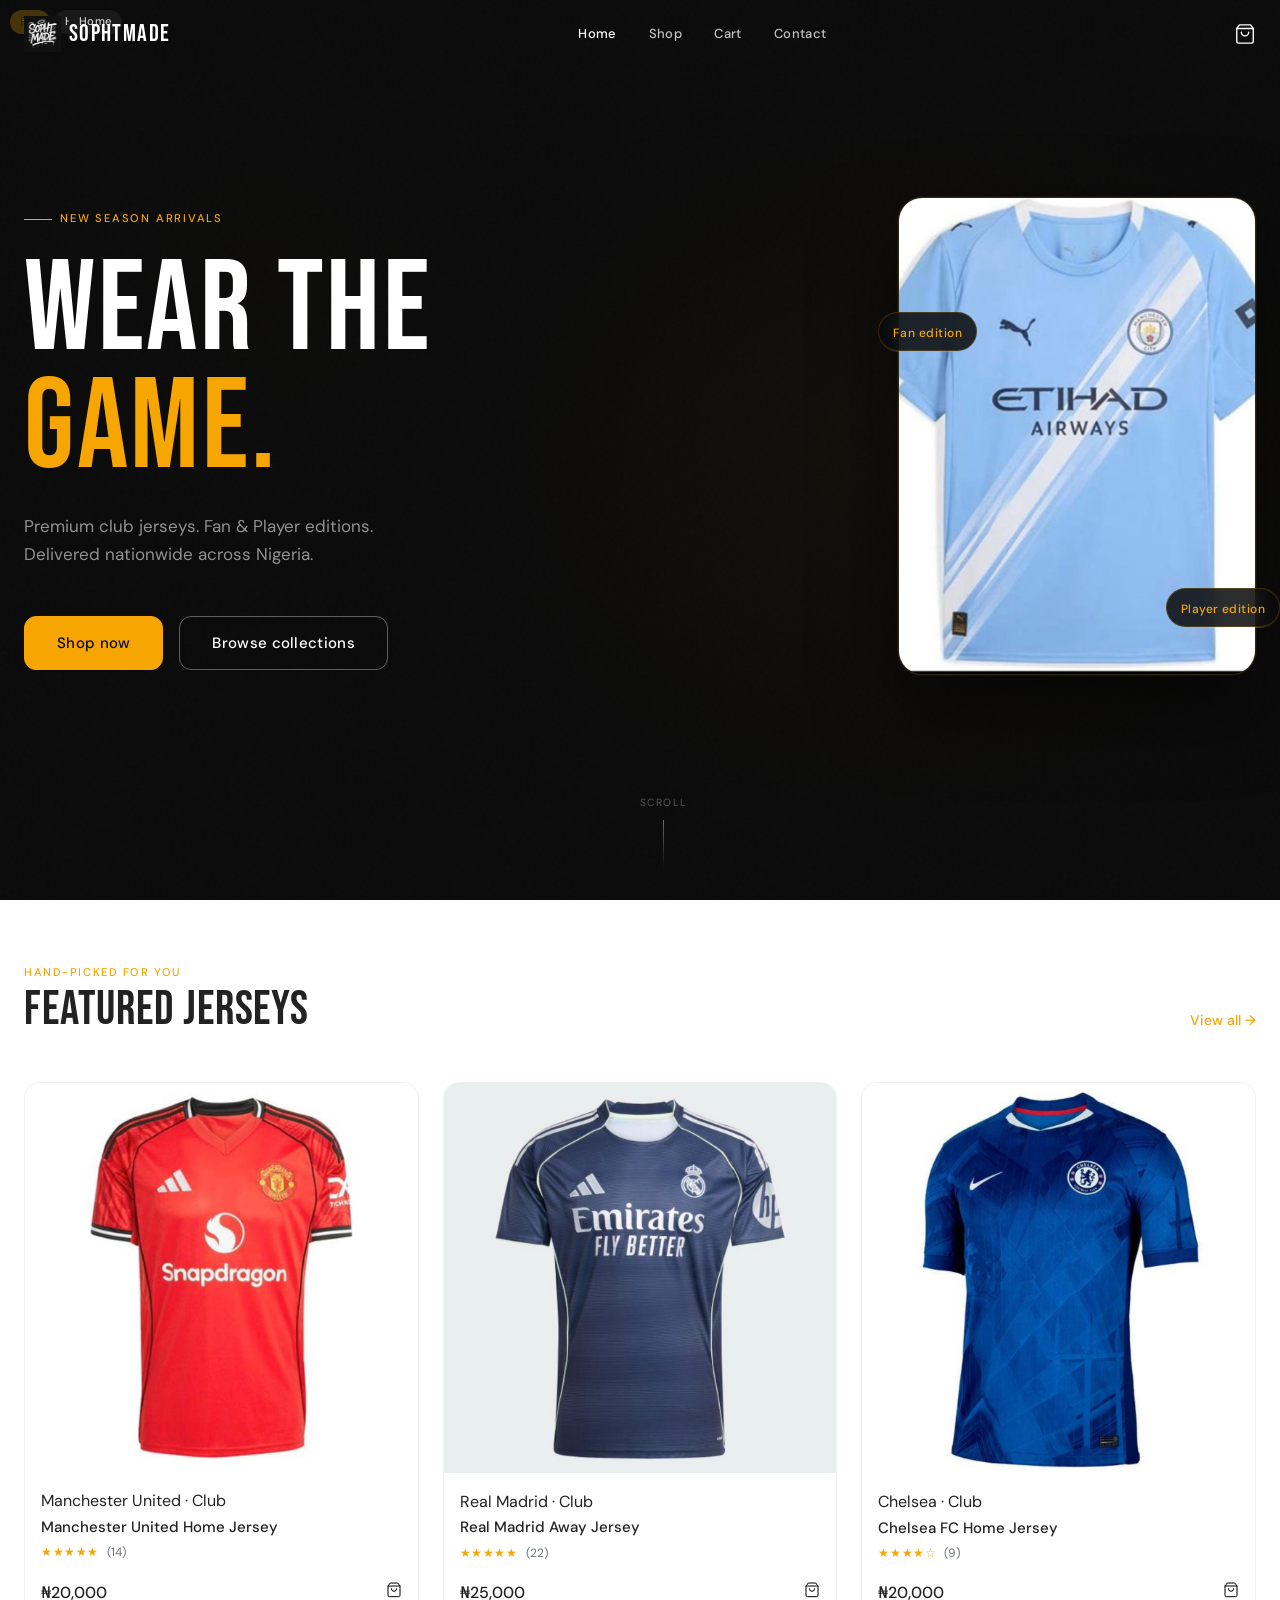
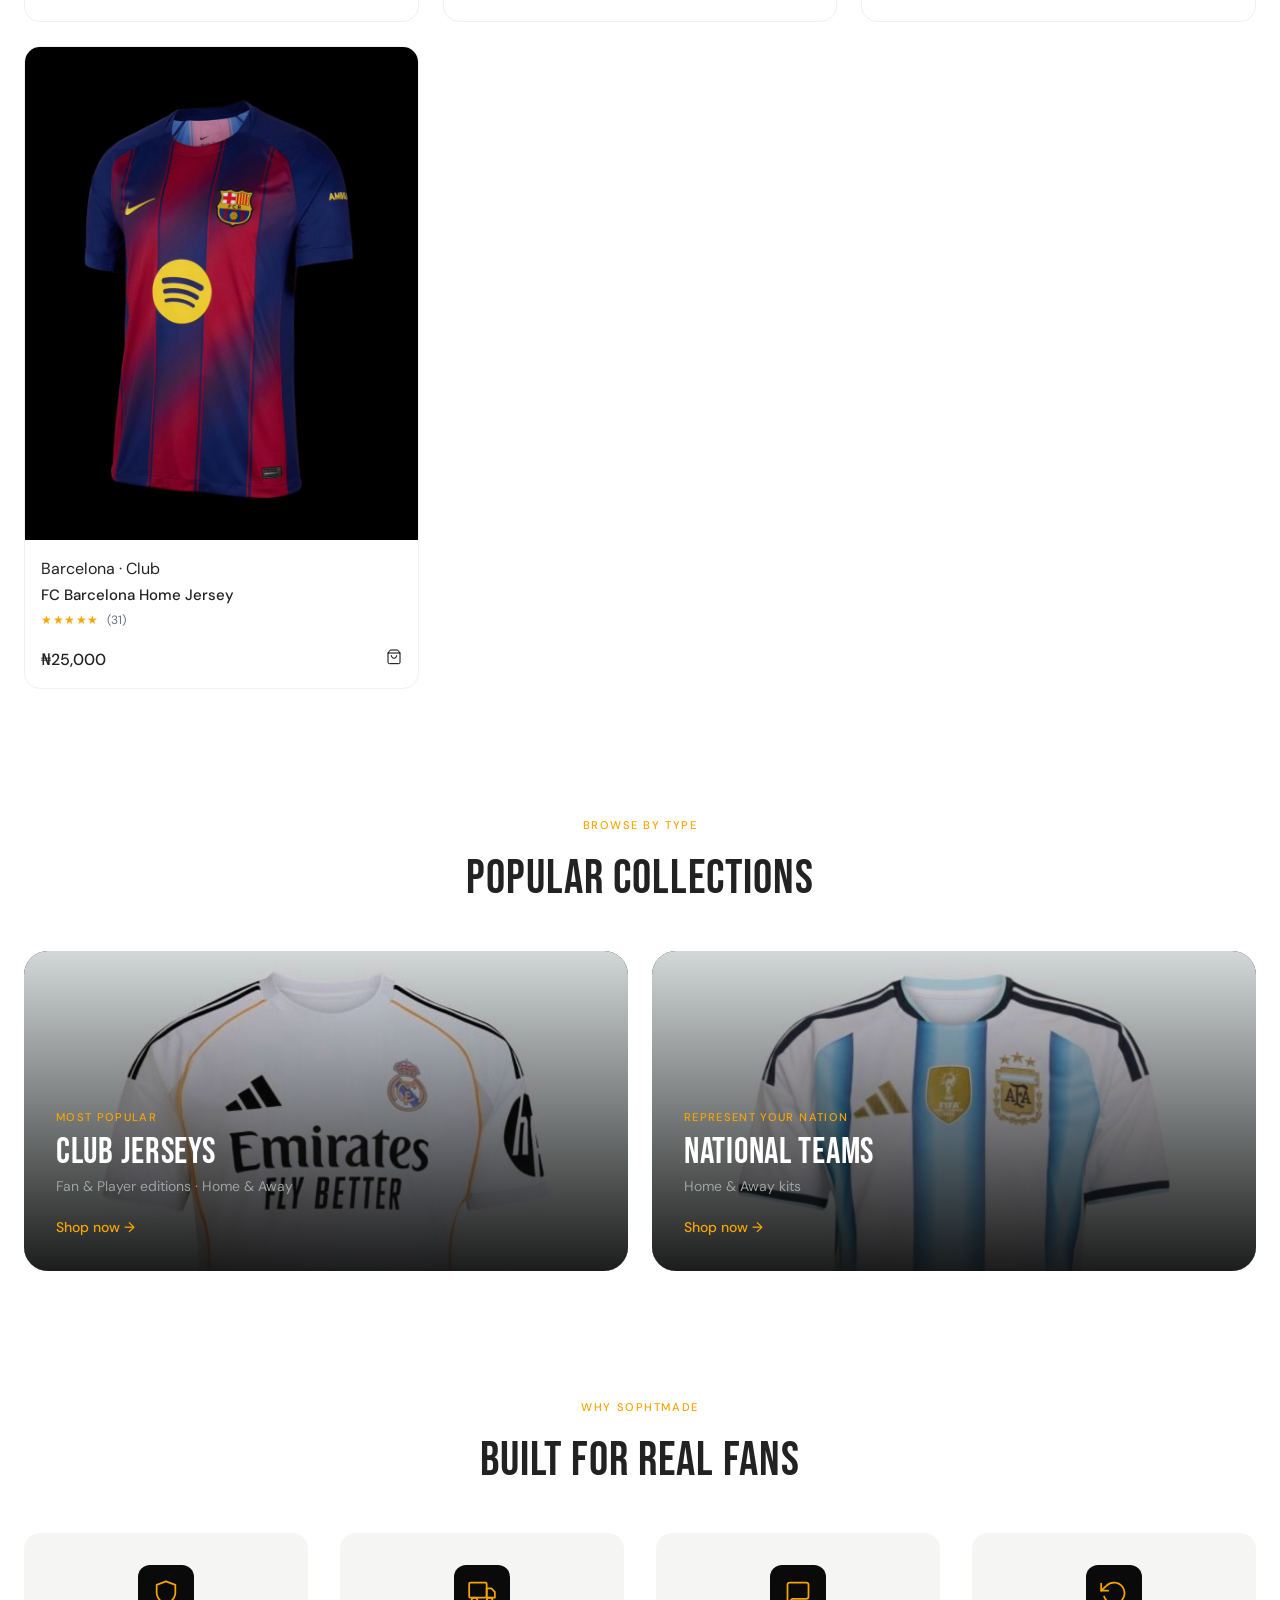
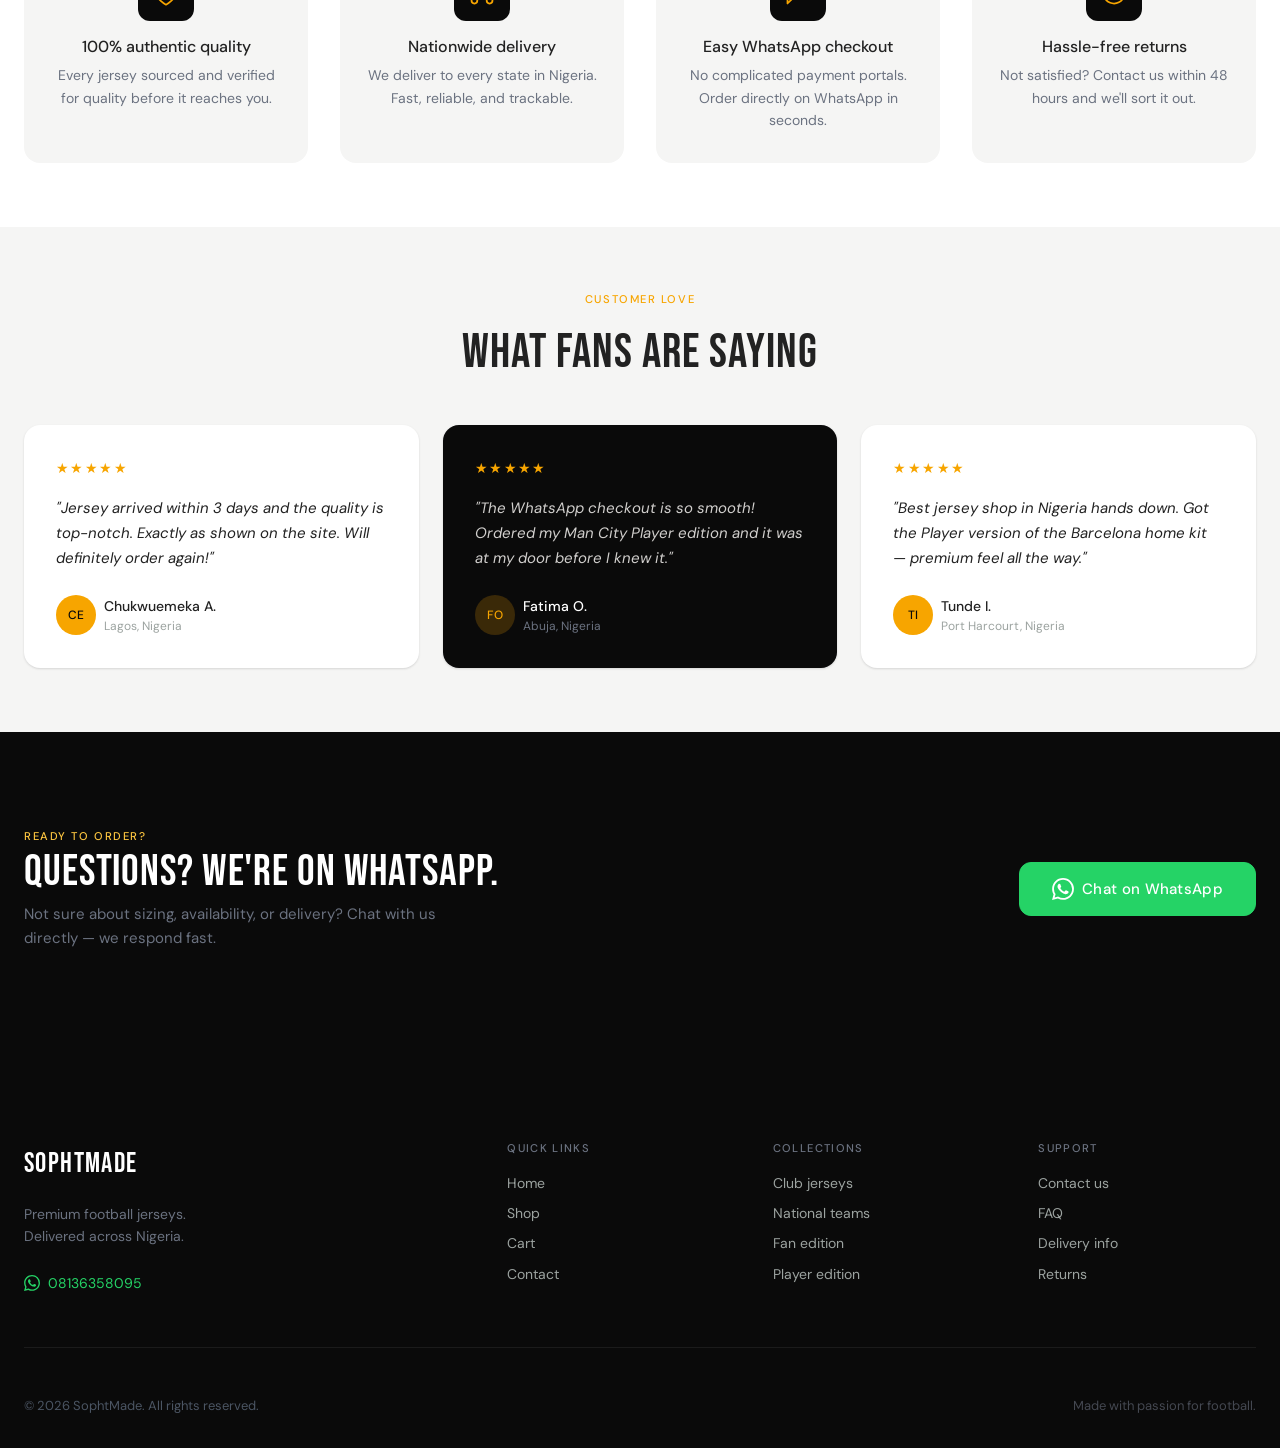
==== commit 3442364a: "Add files via upload" ====
--- a/index.html
+++ b/index.html
@@ -201,7 +201,7 @@
             <h2 class="whatsapp-cta__title">Questions? We're on WhatsApp.</h2>
             <p class="whatsapp-cta__desc">Not sure about sizing, availability, or delivery? Chat with us directly — we respond fast.</p>
           </div>
-          <a href="https://wa.me/2348108116903?text=Hi%20SophtMade!%20I%27d%20like%20to%20ask%20about%20your%20jerseys." class="btn btn--whatsapp btn--lg" target="_blank" rel="noopener noreferrer">
+          <a href="https://wa.me/08136358095?text=Hi%20SophtMade!%20I%27d%20like%20to%20ask%20about%20your%20jerseys." class="btn btn--whatsapp btn--lg" target="_blank" rel="noopener noreferrer">
             <svg width="22" height="22" viewBox="0 0 24 24" fill="currentColor" aria-hidden="true"><path d="M17.472 14.382c-.297-.149-1.758-.867-2.03-.967-.273-.099-.471-.148-.67.15-.197.297-.767.966-.94 1.164-.173.199-.347.223-.644.075-.297-.15-1.255-.463-2.39-1.475-.883-.788-1.48-1.761-1.653-2.059-.173-.297-.018-.458.13-.606.134-.133.298-.347.446-.52.149-.174.198-.298.298-.497.099-.198.05-.371-.025-.52-.075-.149-.669-1.612-.916-2.207-.242-.579-.487-.5-.669-.51-.173-.008-.371-.01-.57-.01-.198 0-.52.074-.792.372-.272.297-1.04 1.016-1.04 2.479 0 1.462 1.065 2.875 1.213 3.074.149.198 2.096 3.2 5.077 4.487.709.306 1.262.489 1.694.625.712.227 1.36.195 1.871.118.571-.085 1.758-.719 2.006-1.413.248-.694.248-1.289.173-1.413-.074-.124-.272-.198-.57-.347m-5.421 7.403h-.004a9.87 9.87 0 01-5.031-1.378l-.361-.214-3.741.982.998-3.648-.235-.374a9.86 9.86 0 01-1.51-5.26c.001-5.45 4.436-9.884 9.888-9.884 2.64 0 5.122 1.03 6.988 2.898a9.825 9.825 0 012.893 6.994c-.003 5.45-4.437 9.884-9.885 9.884m8.413-18.297A11.815 11.815 0 0012.05 0C5.495 0 .16 5.335.157 11.892c0 2.096.547 4.142 1.588 5.945L.057 24l6.305-1.654a11.882 11.882 0 005.683 1.448h.005c6.554 0 11.89-5.335 11.893-11.893a11.821 11.821 0 00-3.48-8.413z"/></svg>
             Chat on WhatsApp
           </a>
@@ -216,9 +216,9 @@
         <div class="footer__brand">
           <a href="index.html" class="footer__logo">SophtMade</a>
           <p class="footer__tagline">Premium football jerseys.<br />Delivered across Nigeria.</p>
-          <a href="https://wa.me/2348108116903" class="footer__whatsapp" target="_blank" rel="noopener noreferrer">
+          <a href="https://wa.me/08136358095" class="footer__whatsapp" target="_blank" rel="noopener noreferrer">
             <svg width="16" height="16" viewBox="0 0 24 24" fill="currentColor" aria-hidden="true"><path d="M17.472 14.382c-.297-.149-1.758-.867-2.03-.967-.273-.099-.471-.148-.67.15-.197.297-.767.966-.94 1.164-.173.199-.347.223-.644.075-.297-.15-1.255-.463-2.39-1.475-.883-.788-1.48-1.761-1.653-2.059-.173-.297-.018-.458.13-.606.134-.133.298-.347.446-.52.149-.174.198-.298.298-.497.099-.198.05-.371-.025-.52-.075-.149-.669-1.612-.916-2.207-.242-.579-.487-.5-.669-.51-.173-.008-.371-.01-.57-.01-.198 0-.52.074-.792.372-.272.297-1.04 1.016-1.04 2.479 0 1.462 1.065 2.875 1.213 3.074.149.198 2.096 3.2 5.077 4.487.709.306 1.262.489 1.694.625.712.227 1.36.195 1.871.118.571-.085 1.758-.719 2.006-1.413.248-.694.248-1.289.173-1.413-.074-.124-.272-.198-.57-.347m-5.421 7.403h-.004a9.87 9.87 0 01-5.031-1.378l-.361-.214-3.741.982.998-3.648-.235-.374a9.86 9.86 0 01-1.51-5.26c.001-5.45 4.436-9.884 9.888-9.884 2.64 0 5.122 1.03 6.988 2.898a9.825 9.825 0 012.893 6.994c-.003 5.45-4.437 9.884-9.885 9.884m8.413-18.297A11.815 11.815 0 0012.05 0C5.495 0 .16 5.335.157 11.892c0 2.096.547 4.142 1.588 5.945L.057 24l6.305-1.654a11.882 11.882 0 005.683 1.448h.005c6.554 0 11.89-5.335 11.893-11.893a11.821 11.821 0 00-3.48-8.413z"/></svg>
-            +234 810 811 6903
+            08136358095
           </a>
         </div>
         <div class="footer__col">
@@ -291,7 +291,7 @@
   </div>
 
   <!-- Mobile WhatsApp Bubble -->
-  <a href="https://wa.me/2348108116903" class="wa-bubble" target="_blank" rel="noopener noreferrer" aria-label="Chat with us on WhatsApp">
+  <a href="https://wa.me/08136358095" class="wa-bubble" target="_blank" rel="noopener noreferrer" aria-label="Chat with us on WhatsApp">
     <svg width="26" height="26" viewBox="0 0 24 24" fill="currentColor" aria-hidden="true"><path d="M17.472 14.382c-.297-.149-1.758-.867-2.03-.967-.273-.099-.471-.148-.67.15-.197.297-.767.966-.94 1.164-.173.199-.347.223-.644.075-.297-.15-1.255-.463-2.39-1.475-.883-.788-1.48-1.761-1.653-2.059-.173-.297-.018-.458.13-.606.134-.133.298-.347.446-.52.149-.174.198-.298.298-.497.099-.198.05-.371-.025-.52-.075-.149-.669-1.612-.916-2.207-.242-.579-.487-.5-.669-.51-.173-.008-.371-.01-.57-.01-.198 0-.52.074-.792.372-.272.297-1.04 1.016-1.04 2.479 0 1.462 1.065 2.875 1.213 3.074.149.198 2.096 3.2 5.077 4.487.709.306 1.262.489 1.694.625.712.227 1.36.195 1.871.118.571-.085 1.758-.719 2.006-1.413.248-.694.248-1.289.173-1.413-.074-.124-.272-.198-.57-.347m-5.421 7.403h-.004a9.87 9.87 0 01-5.031-1.378l-.361-.214-3.741.982.998-3.648-.235-.374a9.86 9.86 0 01-1.51-5.26c.001-5.45 4.436-9.884 9.888-9.884 2.64 0 5.122 1.03 6.988 2.898a9.825 9.825 0 012.893 6.994c-.003 5.45-4.437 9.884-9.885 9.884m8.413-18.297A11.815 11.815 0 0012.05 0C5.495 0 .16 5.335.157 11.892c0 2.096.547 4.142 1.588 5.945L.057 24l6.305-1.654a11.882 11.882 0 005.683 1.448h.005c6.554 0 11.89-5.335 11.893-11.893a11.821 11.821 0 00-3.48-8.413z"/></svg>
   </a>
 
--- a/css/cart.css
+++ b/css/cart.css
@@ -353,4 +353,82 @@
   color: var(--clr-grey-500);
   max-width: 360px;
   line-height: 1.6;
+}
+
+/* ═══ DELIVERY FORM ═══════════════════════════ */
+.delivery-form {
+  margin-bottom: var(--space-lg);
+  padding: var(--space-lg);
+  background: #fdf8ec;
+  border: 1px solid #f0e6d0;
+  border-radius: var(--radius-md);
+}
+
+.delivery-form__group {
+  border: none;
+  padding: 0;
+  margin: 0;
+}
+
+.delivery-form__legend {
+  font-size: 0.95rem;
+  font-weight: 600;
+  color: var(--clr-dark);
+  margin-bottom: var(--space-md);
+  padding: 0;
+  display: block;
+}
+
+.delivery-form__field {
+  display: flex;
+  flex-direction: column;
+  gap: 0.375rem;
+  margin-bottom: var(--space-md);
+}
+
+.delivery-form__field:last-of-type {
+  margin-bottom: var(--space-sm);
+}
+
+.delivery-form__label {
+  font-size: 0.85rem;
+  font-weight: 500;
+  color: var(--clr-dark);
+}
+
+.delivery-form__input,
+.delivery-form__textarea {
+  font-family: var(--font-body);
+  font-size: 0.9375rem;
+  padding: 0.625rem 0.75rem;
+  border: 1px solid var(--clr-grey-300);
+  border-radius: var(--radius-sm);
+  background: #ffffff;
+  color: var(--clr-dark);
+  transition: border-color var(--dur-fast), box-shadow var(--dur-fast);
+}
+
+.delivery-form__input:focus,
+.delivery-form__textarea:focus {
+  outline: none;
+  border-color: var(--clr-amber);
+  box-shadow: 0 0 0 2px rgba(247, 165, 0, 0.1);
+}
+
+.delivery-form__input::placeholder,
+.delivery-form__textarea::placeholder {
+  color: var(--clr-grey-400);
+}
+
+.delivery-form__textarea {
+  resize: vertical;
+  min-height: 60px;
+  font-size: 0.9rem;
+  line-height: 1.4;
+}
+
+.delivery-form__hint {
+  font-size: 0.75rem;
+  color: var(--clr-grey-500);
+  margin-top: 0.25rem;
 }
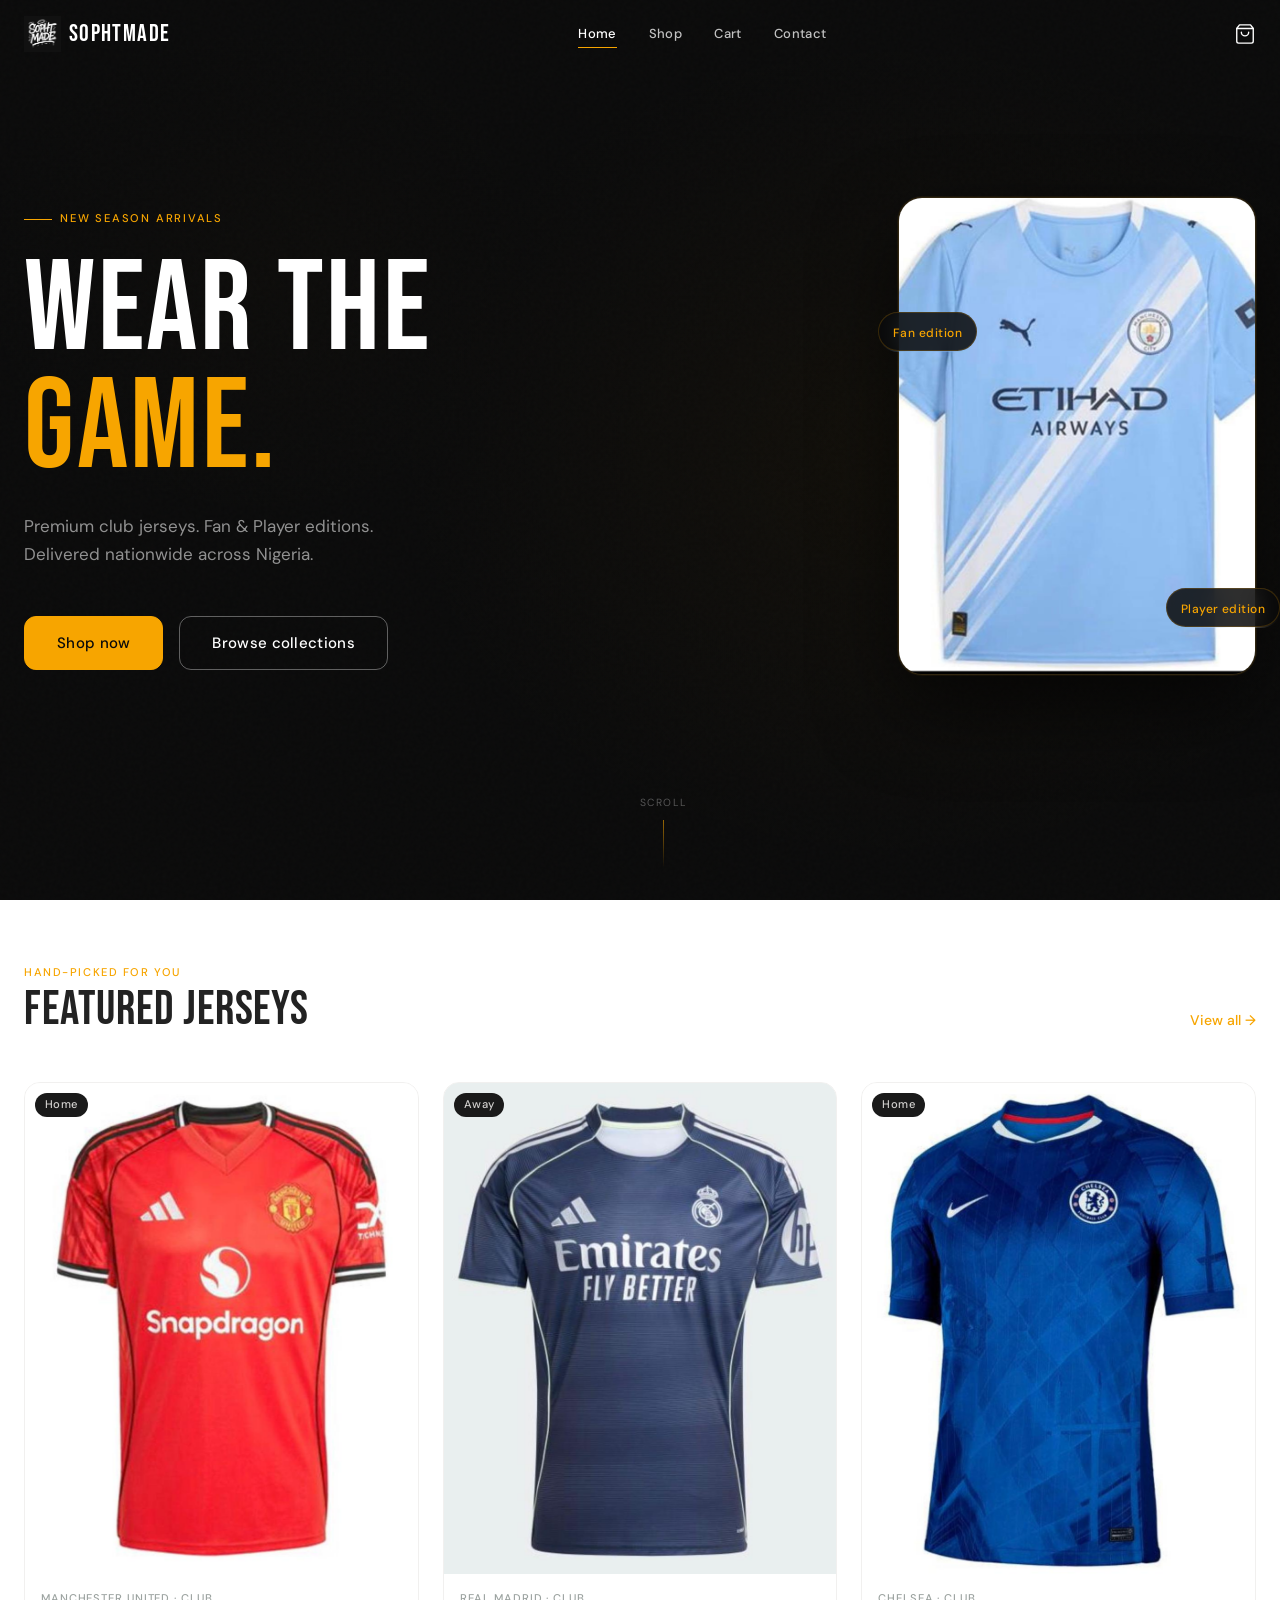
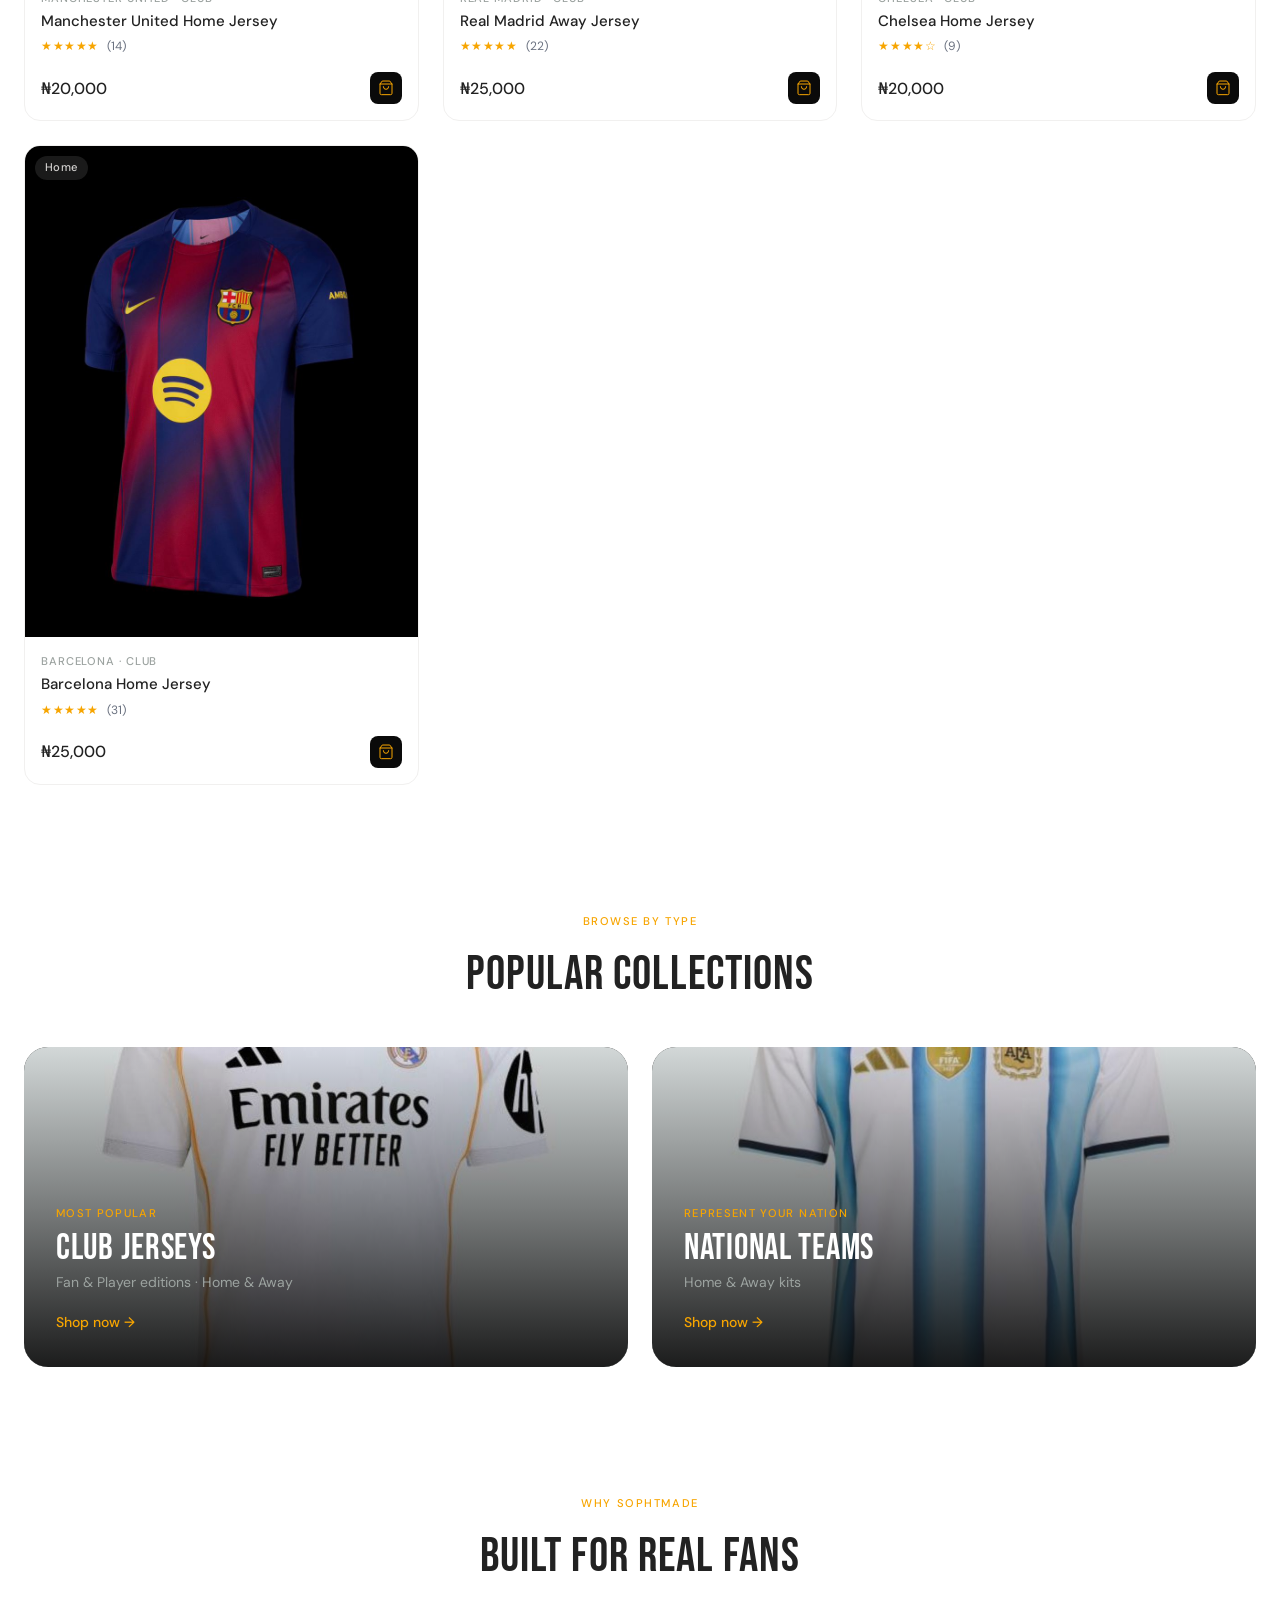
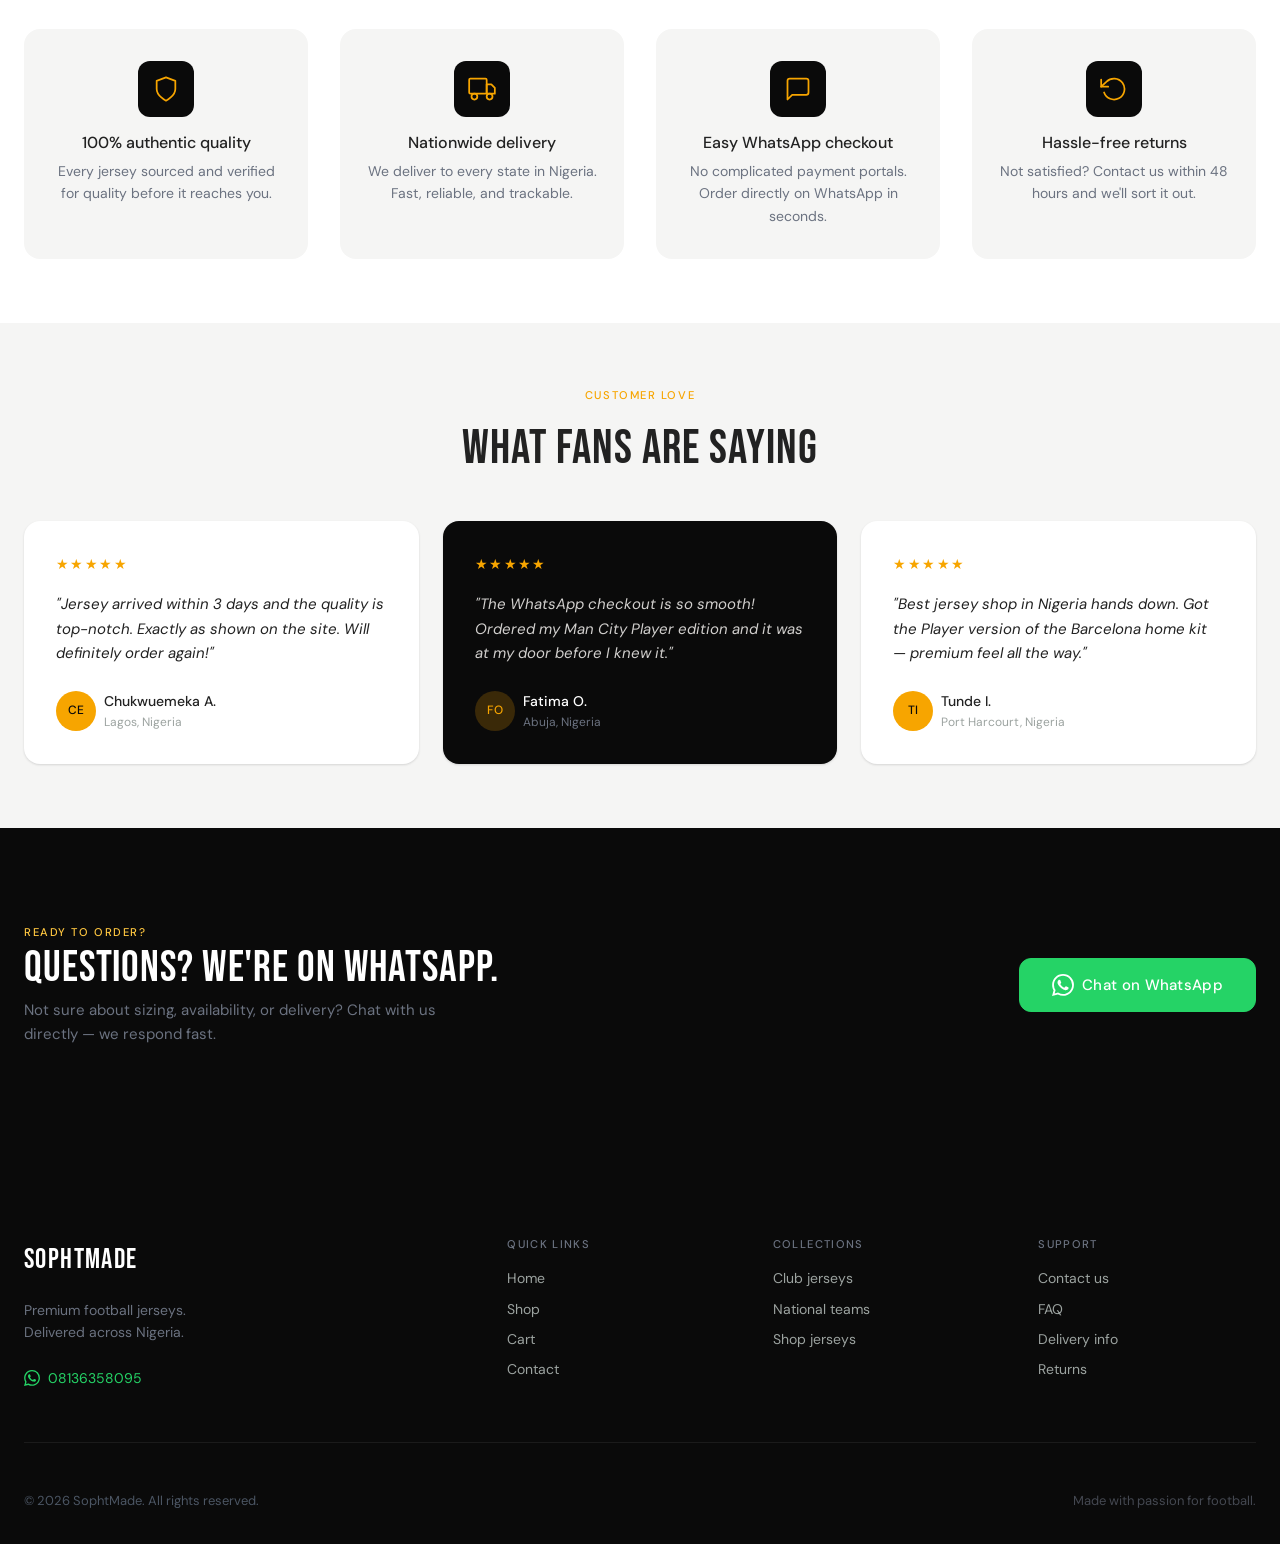
==== commit 98ad5790: "Add files via upload" ====
--- a/index.html
+++ b/index.html
@@ -1,304 +1,311 @@
-<!DOCTYPE html>
-<html lang="en">
-<head>
-  <meta charset="UTF-8" />
-  <meta name="viewport" content="width=device-width, initial-scale=1.0" />
-  <meta name="description" content="SophtMade — Premium football jerseys. Fan & Player editions. Nationwide delivery across Nigeria." />
-  <title>SophtMade | Premium Football Jerseys</title>
-  <link rel="preconnect" href="https://fonts.googleapis.com" />
-  <link rel="preconnect" href="https://fonts.gstatic.com" crossorigin />
-  <link href="https://fonts.googleapis.com/css2?family=Bebas+Neue&family=DM+Sans:ital,opsz,wght@0,9..40,300;0,9..40,400;0,9..40,500;1,9..40,300&display=swap" rel="stylesheet" />
-  <link rel="stylesheet" href="css/style.css" />
-  <link rel="stylesheet" href="css/navbar.css" />
-  <link rel="stylesheet" href="css/hero.css" />
-  <link rel="stylesheet" href="css/shop.css" />
-  <link rel="stylesheet" href="css/modal.css" />
-  <link rel="stylesheet" href="css/cart.css" />
-  <link rel="stylesheet" href="css/responsive.css" />
-</head>
-<body>
-
-  <header class="navbar" id="navbar">
-    <div class="navbar__inner">
-      <a href="index.html" class="navbar__logo">
-        <img src="images/logo/logo-white.png" alt="SophtMade" class="navbar__logo-img" onerror="this.style.display='none';this.nextElementSibling.style.display='block'" />
-        <span class="navbar__logo-text">SophtMade</span>
-      </a>
-      <nav class="navbar__nav" id="navMenu" aria-label="Main navigation">
-        <a href="index.html" class="navbar__link navbar__link--active">Home</a>
-        <a href="shop.html" class="navbar__link">Shop</a>
-        <a href="cart.html" class="navbar__link">Cart</a>
-        <a href="contact.html" class="navbar__link">Contact</a>
-      </nav>
-      <div class="navbar__actions">
-        <a href="cart.html" class="navbar__cart" aria-label="View cart">
-          <svg width="22" height="22" viewBox="0 0 24 24" fill="none" stroke="currentColor" stroke-width="1.5" stroke-linecap="round" stroke-linejoin="round" aria-hidden="true"><path d="M6 2L3 6v14a2 2 0 002 2h14a2 2 0 002-2V6l-3-4z"/><line x1="3" y1="6" x2="21" y2="6"/><path d="M16 10a4 4 0 01-8 0"/></svg>
-          <span class="navbar__cart-count" id="cartCount">0</span>
-        </a>
-        <button class="navbar__hamburger" id="hamburger" aria-label="Toggle menu" aria-expanded="false">
-          <span></span><span></span><span></span>
-        </button>
-      </div>
-    </div>
-  </header>
-
-  <main>
-    <!-- HERO -->
-    <section class="hero" id="hero">
-      <div class="hero__bg-overlay"></div>
-      <div class="hero__content">
-        <p class="hero__eyebrow">New season arrivals</p>
-        <h1 class="hero__heading">Wear the<br /><span class="hero__heading--accent">Game.</span></h1>
-        <p class="hero__subheading">Premium club jerseys. Fan &amp; Player editions.<br />Delivered nationwide across Nigeria.</p>
-        <div class="hero__cta-group">
-          <a href="shop.html" class="btn btn--primary btn--lg">Shop now</a>
-          <a href="#collections" class="btn btn--ghost btn--lg">Browse collections</a>
-        </div>
-      </div>
-      <div class="hero__jersey-showcase">
-        <div class="hero__jersey-card">
-          <img src="images/hero/hero-jersey.png" alt="Featured jersey" class="hero__jersey-img"
-            onload="this.style.opacity='1';document.getElementById('heroPlaceholder').style.display='none'"
-            onerror="this.style.display='none';document.getElementById('heroPlaceholder').style.display='flex'"
-            style="opacity:0;transition:opacity .4s" />
-          <div class="hero__jersey-placeholder" id="heroPlaceholder" aria-hidden="true">
-            <svg width="70" height="90" viewBox="0 0 60 80" fill="none"><path d="M15 5 L5 20 L15 25 L15 70 L45 70 L45 25 L55 20 L45 5 L38 10 Q30 14 22 10 Z" stroke="#F7A500" stroke-width="1.5" fill="none" stroke-linejoin="round"/></svg>
-          </div>
-        </div>
-        <div class="hero__badge hero__badge--1"><span class="hero__badge-label">Fan edition</span></div>
-        <div class="hero__badge hero__badge--2"><span class="hero__badge-label">Player edition</span></div>
-      </div>
-      <div class="hero__scroll-hint" aria-hidden="true">
-        <span>Scroll</span>
-        <div class="hero__scroll-line"></div>
-      </div>
-    </section>
-
-    <!-- FEATURED -->
-    <section class="section featured" id="featured">
-      <div class="container">
-        <div class="section__header">
-          <div>
-            <p class="section__eyebrow">Hand-picked for you</p>
-            <h2 class="section__title">Featured jerseys</h2>
-          </div>
-          <a href="shop.html" class="section__link">View all <span aria-hidden="true">→</span></a>
-        </div>
-        <div class="product-grid product-grid--featured" id="featuredGrid"></div>
-      </div>
-    </section>
-
-    <!-- COLLECTIONS -->
-    <section class="section collections" id="collections">
-      <div class="container">
-        <div class="section__header section__header--center">
-          <p class="section__eyebrow">Browse by type</p>
-          <h2 class="section__title">Popular collections</h2>
-        </div>
-        <div class="collections__grid">
-          <a href="shop.html?filter=club" class="collection-tile">
-            <div class="collection-tile__bg">
-              <img src="images/hero/club-bg.jpg" alt="" class="collection-tile__bg-img" />
-            </div>
-            <div class="collection-tile__overlay"></div>
-            <div class="collection-tile__content">
-              <p class="collection-tile__eyebrow">Most popular</p>
-              <h3 class="collection-tile__title">Club jerseys</h3>
-              <p class="collection-tile__sub">Fan &amp; Player editions · Home &amp; Away</p>
-              <span class="collection-tile__cta">Shop now →</span>
-            </div>
-          </a>
-          <a href="shop.html?filter=national" class="collection-tile">
-            <div class="collection-tile__bg">
-              <img src="images/hero/national-bg.jpg" alt="" class="collection-tile__bg-img" />
-            </div>
-            <div class="collection-tile__overlay"></div>
-            <div class="collection-tile__content">
-              <p class="collection-tile__eyebrow">Represent your nation</p>
-              <h3 class="collection-tile__title">National teams</h3>
-              <p class="collection-tile__sub">Home &amp; Away kits</p>
-              <span class="collection-tile__cta">Shop now →</span>
-            </div>
-          </a>
-        </div>
-      </div>
-    </section>
-
-    <!-- WHY CHOOSE US -->
-    <section class="section why" id="why">
-      <div class="container">
-        <div class="section__header section__header--center">
-          <p class="section__eyebrow">Why SophtMade</p>
-          <h2 class="section__title">Built for real fans</h2>
-        </div>
-        <div class="why__grid">
-          <div class="why__item">
-            <div class="why__icon" aria-hidden="true"><svg width="28" height="28" viewBox="0 0 24 24" fill="none" stroke="currentColor" stroke-width="1.5" stroke-linecap="round" stroke-linejoin="round"><path d="M12 22s8-4 8-10V5l-8-3-8 3v7c0 6 8 10 8 10z"/></svg></div>
-            <h3 class="why__title">100% authentic quality</h3>
-            <p class="why__desc">Every jersey sourced and verified for quality before it reaches you.</p>
-          </div>
-          <div class="why__item">
-            <div class="why__icon" aria-hidden="true"><svg width="28" height="28" viewBox="0 0 24 24" fill="none" stroke="currentColor" stroke-width="1.5" stroke-linecap="round" stroke-linejoin="round"><rect x="1" y="3" width="15" height="13" rx="1"/><path d="M16 8h4l3 3v5h-7V8z"/><circle cx="5.5" cy="18.5" r="2.5"/><circle cx="18.5" cy="18.5" r="2.5"/></svg></div>
-            <h3 class="why__title">Nationwide delivery</h3>
-            <p class="why__desc">We deliver to every state in Nigeria. Fast, reliable, and trackable.</p>
-          </div>
-          <div class="why__item">
-            <div class="why__icon" aria-hidden="true"><svg width="28" height="28" viewBox="0 0 24 24" fill="none" stroke="currentColor" stroke-width="1.5" stroke-linecap="round" stroke-linejoin="round"><path d="M21 15a2 2 0 01-2 2H7l-4 4V5a2 2 0 012-2h14a2 2 0 012 2z"/></svg></div>
-            <h3 class="why__title">Easy WhatsApp checkout</h3>
-            <p class="why__desc">No complicated payment portals. Order directly on WhatsApp in seconds.</p>
-          </div>
-          <div class="why__item">
-            <div class="why__icon" aria-hidden="true"><svg width="28" height="28" viewBox="0 0 24 24" fill="none" stroke="currentColor" stroke-width="1.5" stroke-linecap="round" stroke-linejoin="round"><polyline points="1 4 1 10 7 10"/><path d="M3.51 15a9 9 0 102.13-9.36L1 10"/></svg></div>
-            <h3 class="why__title">Hassle-free returns</h3>
-            <p class="why__desc">Not satisfied? Contact us within 48 hours and we'll sort it out.</p>
-          </div>
-        </div>
-      </div>
-    </section>
-
-    <!-- TESTIMONIALS -->
-    <section class="section testimonials" id="testimonials">
-      <div class="container">
-        <div class="section__header section__header--center">
-          <p class="section__eyebrow">Customer love</p>
-          <h2 class="section__title">What fans are saying</h2>
-        </div>
-        <div class="testi__grid">
-          <article class="testi__card">
-            <div class="testi__stars" aria-label="5 out of 5 stars">★★★★★</div>
-            <blockquote class="testi__quote">"Jersey arrived within 3 days and the quality is top-notch. Exactly as shown on the site. Will definitely order again!"</blockquote>
-            <footer class="testi__footer">
-              <div class="testi__avatar" aria-hidden="true">CE</div>
-              <div><p class="testi__name">Chukwuemeka A.</p><p class="testi__location">Lagos, Nigeria</p></div>
-            </footer>
-          </article>
-          <article class="testi__card testi__card--featured">
-            <div class="testi__stars" aria-label="5 out of 5 stars">★★★★★</div>
-            <blockquote class="testi__quote">"The WhatsApp checkout is so smooth! Ordered my Man City Player edition and it was at my door before I knew it."</blockquote>
-            <footer class="testi__footer">
-              <div class="testi__avatar" aria-hidden="true">FO</div>
-              <div><p class="testi__name">Fatima O.</p><p class="testi__location">Abuja, Nigeria</p></div>
-            </footer>
-          </article>
-          <article class="testi__card">
-            <div class="testi__stars" aria-label="5 out of 5 stars">★★★★★</div>
-            <blockquote class="testi__quote">"Best jersey shop in Nigeria hands down. Got the Player version of the Barcelona home kit — premium feel all the way."</blockquote>
-            <footer class="testi__footer">
-              <div class="testi__avatar" aria-hidden="true">TI</div>
-              <div><p class="testi__name">Tunde I.</p><p class="testi__location">Port Harcourt, Nigeria</p></div>
-            </footer>
-          </article>
-        </div>
-      </div>
-    </section>
-
-    <!-- WHATSAPP CTA -->
-    <section class="section whatsapp-cta" id="whatsapp-cta">
-      <div class="container">
-        <div class="whatsapp-cta__inner">
-          <div class="whatsapp-cta__text">
-            <p class="section__eyebrow section__eyebrow--light">Ready to order?</p>
-            <h2 class="whatsapp-cta__title">Questions? We're on WhatsApp.</h2>
-            <p class="whatsapp-cta__desc">Not sure about sizing, availability, or delivery? Chat with us directly — we respond fast.</p>
-          </div>
-          <a href="https://wa.me/08136358095?text=Hi%20SophtMade!%20I%27d%20like%20to%20ask%20about%20your%20jerseys." class="btn btn--whatsapp btn--lg" target="_blank" rel="noopener noreferrer">
-            <svg width="22" height="22" viewBox="0 0 24 24" fill="currentColor" aria-hidden="true"><path d="M17.472 14.382c-.297-.149-1.758-.867-2.03-.967-.273-.099-.471-.148-.67.15-.197.297-.767.966-.94 1.164-.173.199-.347.223-.644.075-.297-.15-1.255-.463-2.39-1.475-.883-.788-1.48-1.761-1.653-2.059-.173-.297-.018-.458.13-.606.134-.133.298-.347.446-.52.149-.174.198-.298.298-.497.099-.198.05-.371-.025-.52-.075-.149-.669-1.612-.916-2.207-.242-.579-.487-.5-.669-.51-.173-.008-.371-.01-.57-.01-.198 0-.52.074-.792.372-.272.297-1.04 1.016-1.04 2.479 0 1.462 1.065 2.875 1.213 3.074.149.198 2.096 3.2 5.077 4.487.709.306 1.262.489 1.694.625.712.227 1.36.195 1.871.118.571-.085 1.758-.719 2.006-1.413.248-.694.248-1.289.173-1.413-.074-.124-.272-.198-.57-.347m-5.421 7.403h-.004a9.87 9.87 0 01-5.031-1.378l-.361-.214-3.741.982.998-3.648-.235-.374a9.86 9.86 0 01-1.51-5.26c.001-5.45 4.436-9.884 9.888-9.884 2.64 0 5.122 1.03 6.988 2.898a9.825 9.825 0 012.893 6.994c-.003 5.45-4.437 9.884-9.885 9.884m8.413-18.297A11.815 11.815 0 0012.05 0C5.495 0 .16 5.335.157 11.892c0 2.096.547 4.142 1.588 5.945L.057 24l6.305-1.654a11.882 11.882 0 005.683 1.448h.005c6.554 0 11.89-5.335 11.893-11.893a11.821 11.821 0 00-3.48-8.413z"/></svg>
-            Chat on WhatsApp
-          </a>
-        </div>
-      </div>
-    </section>
-  </main>
-
-  <footer class="footer">
-    <div class="container">
-      <div class="footer__grid">
-        <div class="footer__brand">
-          <a href="index.html" class="footer__logo">SophtMade</a>
-          <p class="footer__tagline">Premium football jerseys.<br />Delivered across Nigeria.</p>
-          <a href="https://wa.me/08136358095" class="footer__whatsapp" target="_blank" rel="noopener noreferrer">
-            <svg width="16" height="16" viewBox="0 0 24 24" fill="currentColor" aria-hidden="true"><path d="M17.472 14.382c-.297-.149-1.758-.867-2.03-.967-.273-.099-.471-.148-.67.15-.197.297-.767.966-.94 1.164-.173.199-.347.223-.644.075-.297-.15-1.255-.463-2.39-1.475-.883-.788-1.48-1.761-1.653-2.059-.173-.297-.018-.458.13-.606.134-.133.298-.347.446-.52.149-.174.198-.298.298-.497.099-.198.05-.371-.025-.52-.075-.149-.669-1.612-.916-2.207-.242-.579-.487-.5-.669-.51-.173-.008-.371-.01-.57-.01-.198 0-.52.074-.792.372-.272.297-1.04 1.016-1.04 2.479 0 1.462 1.065 2.875 1.213 3.074.149.198 2.096 3.2 5.077 4.487.709.306 1.262.489 1.694.625.712.227 1.36.195 1.871.118.571-.085 1.758-.719 2.006-1.413.248-.694.248-1.289.173-1.413-.074-.124-.272-.198-.57-.347m-5.421 7.403h-.004a9.87 9.87 0 01-5.031-1.378l-.361-.214-3.741.982.998-3.648-.235-.374a9.86 9.86 0 01-1.51-5.26c.001-5.45 4.436-9.884 9.888-9.884 2.64 0 5.122 1.03 6.988 2.898a9.825 9.825 0 012.893 6.994c-.003 5.45-4.437 9.884-9.885 9.884m8.413-18.297A11.815 11.815 0 0012.05 0C5.495 0 .16 5.335.157 11.892c0 2.096.547 4.142 1.588 5.945L.057 24l6.305-1.654a11.882 11.882 0 005.683 1.448h.005c6.554 0 11.89-5.335 11.893-11.893a11.821 11.821 0 00-3.48-8.413z"/></svg>
-            08136358095
-          </a>
-        </div>
-        <div class="footer__col">
-          <h4 class="footer__col-title">Quick links</h4>
-          <a href="index.html" class="footer__link">Home</a>
-          <a href="shop.html" class="footer__link">Shop</a>
-          <a href="cart.html" class="footer__link">Cart</a>
-          <a href="contact.html" class="footer__link">Contact</a>
-        </div>
-        <div class="footer__col">
-          <h4 class="footer__col-title">Collections</h4>
-          <a href="shop.html?filter=club" class="footer__link">Club jerseys</a>
-          <a href="shop.html?filter=national" class="footer__link">National teams</a>
-          <a href="shop.html?filter=fan" class="footer__link">Fan edition</a>
-          <a href="shop.html?filter=player" class="footer__link">Player edition</a>
-        </div>
-        <div class="footer__col">
-          <h4 class="footer__col-title">Support</h4>
-          <a href="contact.html" class="footer__link">Contact us</a>
-          <a href="contact.html#faq" class="footer__link">FAQ</a>
-          <a href="contact.html#delivery" class="footer__link">Delivery info</a>
-          <a href="contact.html#returns" class="footer__link">Returns</a>
-        </div>
-      </div>
-      <div class="footer__bottom">
-        <p class="footer__copy">&copy; 2026 SophtMade. All rights reserved.</p>
-        <p class="footer__copy footer__copy--muted">Made with passion for football.</p>
-      </div>
-    </div>
-  </footer>
-
-  <!-- PRODUCT DETAIL MODAL -->
-  <div class="modal-overlay" id="modalOverlay" role="dialog" aria-modal="true" aria-labelledby="modalProductName" hidden>
-    <div class="modal">
-      <button class="modal__close" id="modalClose" aria-label="Close product detail">
-        <svg width="20" height="20" viewBox="0 0 24 24" fill="none" stroke="currentColor" stroke-width="1.5" stroke-linecap="round" aria-hidden="true"><line x1="18" y1="6" x2="6" y2="18"/><line x1="6" y1="6" x2="18" y2="18"/></svg>
-      </button>
-      <div class="modal__inner">
-        <div class="modal__image-wrap">
-          <img src="" alt="" class="modal__image" id="modalImage" />
-          <div class="modal__image-placeholder" id="modalImagePlaceholder" aria-hidden="true">
-            <svg width="60" height="80" viewBox="0 0 60 80" fill="none"><path d="M15 5 L5 20 L15 25 L15 70 L45 70 L45 25 L55 20 L45 5 L38 10 Q30 14 22 10 Z" stroke="#F7A500" stroke-width="1.5" fill="none" stroke-linejoin="round"/></svg>
-          </div>
-          <div class="modal__badges">
-            <span class="badge" id="modalVersionBadge"></span>
-            <span class="badge badge--secondary" id="modalKitBadge"></span>
-          </div>
-        </div>
-        <div class="modal__details">
-          <p class="modal__category" id="modalCategory"></p>
-          <h2 class="modal__name" id="modalProductName"></h2>
-          <div class="modal__stars" id="modalStars"></div>
-          <p class="modal__price" id="modalPrice"></p>
-          <p class="modal__desc" id="modalDesc"></p>
-          <div class="modal__size-section">
-            <div class="modal__size-header">
-              <label class="modal__size-label">Select size</label>
-              <span class="modal__size-selected" id="modalSizeSelected">— choose one</span>
-            </div>
-            <div class="modal__size-options" id="modalSizeOptions" role="group" aria-label="Available sizes"></div>
-          </div>
-          <button class="btn btn--primary btn--full" id="modalAddToCart" disabled>Select a size to add to cart</button>
-          <p class="modal__delivery-note">
-            <svg width="14" height="14" viewBox="0 0 24 24" fill="none" stroke="currentColor" stroke-width="1.5" stroke-linecap="round" aria-hidden="true"><rect x="1" y="3" width="15" height="13" rx="1"/><path d="M16 8h4l3 3v5h-7V8z"/><circle cx="5.5" cy="18.5" r="2.5"/><circle cx="18.5" cy="18.5" r="2.5"/></svg>
-            Nationwide delivery · Arranged via WhatsApp
-          </p>
-        </div>
-      </div>
-    </div>
-  </div>
-
-  <!-- Mobile WhatsApp Bubble -->
-  <a href="https://wa.me/08136358095" class="wa-bubble" target="_blank" rel="noopener noreferrer" aria-label="Chat with us on WhatsApp">
-    <svg width="26" height="26" viewBox="0 0 24 24" fill="currentColor" aria-hidden="true"><path d="M17.472 14.382c-.297-.149-1.758-.867-2.03-.967-.273-.099-.471-.148-.67.15-.197.297-.767.966-.94 1.164-.173.199-.347.223-.644.075-.297-.15-1.255-.463-2.39-1.475-.883-.788-1.48-1.761-1.653-2.059-.173-.297-.018-.458.13-.606.134-.133.298-.347.446-.52.149-.174.198-.298.298-.497.099-.198.05-.371-.025-.52-.075-.149-.669-1.612-.916-2.207-.242-.579-.487-.5-.669-.51-.173-.008-.371-.01-.57-.01-.198 0-.52.074-.792.372-.272.297-1.04 1.016-1.04 2.479 0 1.462 1.065 2.875 1.213 3.074.149.198 2.096 3.2 5.077 4.487.709.306 1.262.489 1.694.625.712.227 1.36.195 1.871.118.571-.085 1.758-.719 2.006-1.413.248-.694.248-1.289.173-1.413-.074-.124-.272-.198-.57-.347m-5.421 7.403h-.004a9.87 9.87 0 01-5.031-1.378l-.361-.214-3.741.982.998-3.648-.235-.374a9.86 9.86 0 01-1.51-5.26c.001-5.45 4.436-9.884 9.888-9.884 2.64 0 5.122 1.03 6.988 2.898a9.825 9.825 0 012.893 6.994c-.003 5.45-4.437 9.884-9.885 9.884m8.413-18.297A11.815 11.815 0 0012.05 0C5.495 0 .16 5.335.157 11.892c0 2.096.547 4.142 1.588 5.945L.057 24l6.305-1.654a11.882 11.882 0 005.683 1.448h.005c6.554 0 11.89-5.335 11.893-11.893a11.821 11.821 0 00-3.48-8.413z"/></svg>
-  </a>
-
-  <script src="js/products.js"></script>
-  <script src="js/cart.js"></script>
-  <script src="js/modal.js"></script>
-  <script src="js/shop.js"></script>
-  <script src="js/ui.js"></script>
-</body>
+<!DOCTYPE html>
+<html lang="en">
+<head>
+  <meta charset="UTF-8" />
+  <meta name="viewport" content="width=device-width, initial-scale=1.0, viewport-fit=cover" />
+  <meta name="description" content="SophtMade — Premium football jerseys. Fan & Player editions. Nationwide delivery across Nigeria." />
+  <title>SophtMade | Premium Football Jerseys</title>
+  <link rel="preconnect" href="https://fonts.googleapis.com" />
+  <link rel="preconnect" href="https://fonts.gstatic.com" crossorigin />
+  <link href="https://fonts.googleapis.com/css2?family=Bebas+Neue&family=DM+Sans:ital,opsz,wght@0,9..40,300;0,9..40,400;0,9..40,500;1,9..40,300&display=swap" rel="stylesheet" />
+  <link rel="stylesheet" href="css/style.css" />
+  <link rel="stylesheet" href="css/navbar.css" />
+  <link rel="stylesheet" href="css/hero.css" />
+  <link rel="stylesheet" href="css/shop.css" />
+  <link rel="stylesheet" href="css/modal.css" />
+  <link rel="stylesheet" href="css/cart.css" />
+  <link rel="stylesheet" href="css/responsive.css" />
+</head>
+<body>
+
+  <header class="navbar" id="navbar">
+    <div class="navbar__inner">
+      <a href="index.html" class="navbar__logo">
+        <img src="images/logo/logo-white.png" alt="SophtMade" class="navbar__logo-img" onerror="this.style.display='none';this.nextElementSibling.style.display='block'" />
+        <span class="navbar__logo-text">SophtMade</span>
+      </a>
+      <nav class="navbar__nav" id="navMenu" aria-label="Main navigation">
+        <a href="index.html" class="navbar__link navbar__link--active">Home</a>
+        <a href="shop.html" class="navbar__link">Shop</a>
+        <a href="cart.html" class="navbar__link">Cart</a>
+        <a href="contact.html" class="navbar__link">Contact</a>
+      </nav>
+      <div class="navbar__actions">
+        <a href="cart.html" class="navbar__cart" aria-label="View cart">
+          <svg width="22" height="22" viewBox="0 0 24 24" fill="none" stroke="currentColor" stroke-width="1.5" stroke-linecap="round" stroke-linejoin="round" aria-hidden="true"><path d="M6 2L3 6v14a2 2 0 002 2h14a2 2 0 002-2V6l-3-4z"/><line x1="3" y1="6" x2="21" y2="6"/><path d="M16 10a4 4 0 01-8 0"/></svg>
+          <span class="navbar__cart-count" id="cartCount">0</span>
+        </a>
+        <button class="navbar__hamburger" id="hamburger" aria-label="Toggle menu" aria-expanded="false">
+          <span></span><span></span><span></span>
+        </button>
+      </div>
+    </div>
+  </header>
+
+  <main>
+    <!-- HERO -->
+    <section class="hero" id="hero">
+      <div class="hero__bg-overlay"></div>
+      <div class="hero__content">
+        <p class="hero__eyebrow">New season arrivals</p>
+        <h1 class="hero__heading">Wear the<br /><span class="hero__heading--accent">Game.</span></h1>
+        <p class="hero__subheading">Premium club jerseys. Fan &amp; Player editions.<br />Delivered nationwide across Nigeria.</p>
+        <div class="hero__cta-group">
+          <a href="shop.html" class="btn btn--primary btn--lg">Shop now</a>
+          <a href="#collections" class="btn btn--ghost btn--lg">Browse collections</a>
+        </div>
+      </div>
+      <div class="hero__jersey-showcase">
+        <div class="hero__jersey-card">
+          <img src="images/hero/hero-jersey.png" alt="Featured jersey" class="hero__jersey-img"
+            onload="this.style.opacity='1';document.getElementById('heroPlaceholder').style.display='none'"
+            onerror="this.style.display='none';document.getElementById('heroPlaceholder').style.display='flex'"
+            style="opacity:0;transition:opacity .4s" />
+          <div class="hero__jersey-placeholder" id="heroPlaceholder" aria-hidden="true">
+            <svg width="70" height="90" viewBox="0 0 60 80" fill="none"><path d="M15 5 L5 20 L15 25 L15 70 L45 70 L45 25 L55 20 L45 5 L38 10 Q30 14 22 10 Z" stroke="#F7A500" stroke-width="1.5" fill="none" stroke-linejoin="round"/></svg>
+          </div>
+        </div>
+        <div class="hero__badge hero__badge--1"><span class="hero__badge-label">Fan edition</span></div>
+        <div class="hero__badge hero__badge--2"><span class="hero__badge-label">Player edition</span></div>
+      </div>
+      <div class="hero__scroll-hint" aria-hidden="true">
+        <span>Scroll</span>
+        <div class="hero__scroll-line"></div>
+      </div>
+    </section>
+
+    <!-- FEATURED -->
+    <section class="section featured" id="featured">
+      <div class="container">
+        <div class="section__header">
+          <div>
+            <p class="section__eyebrow">Hand-picked for you</p>
+            <h2 class="section__title">Featured jerseys</h2>
+          </div>
+          <a href="shop.html" class="section__link">View all <span aria-hidden="true">→</span></a>
+        </div>
+        <div class="product-grid product-grid--featured" id="featuredGrid"></div>
+      </div>
+    </section>
+
+    <!-- COLLECTIONS -->
+    <section class="section collections" id="collections">
+      <div class="container">
+        <div class="section__header section__header--center">
+          <p class="section__eyebrow">Browse by type</p>
+          <h2 class="section__title">Popular collections</h2>
+        </div>
+        <div class="collections__grid">
+          <a href="shop.html?filter=club" class="collection-tile">
+            <div class="collection-tile__bg">
+              <img src="images/hero/club-bg.jpg" alt="" class="collection-tile__bg-img" />
+            </div>
+            <div class="collection-tile__overlay"></div>
+            <div class="collection-tile__content">
+              <p class="collection-tile__eyebrow">Most popular</p>
+              <h3 class="collection-tile__title">Club jerseys</h3>
+              <p class="collection-tile__sub">Fan &amp; Player editions · Home &amp; Away</p>
+              <span class="collection-tile__cta">Shop now →</span>
+            </div>
+          </a>
+          <a href="shop.html?filter=national" class="collection-tile">
+            <div class="collection-tile__bg">
+              <img src="images/hero/national-bg.jpg" alt="" class="collection-tile__bg-img" />
+            </div>
+            <div class="collection-tile__overlay"></div>
+            <div class="collection-tile__content">
+              <p class="collection-tile__eyebrow">Represent your nation</p>
+              <h3 class="collection-tile__title">National teams</h3>
+              <p class="collection-tile__sub">Home &amp; Away kits</p>
+              <span class="collection-tile__cta">Shop now →</span>
+            </div>
+          </a>
+        </div>
+      </div>
+    </section>
+
+    <!-- WHY CHOOSE US -->
+    <section class="section why" id="why">
+      <div class="container">
+        <div class="section__header section__header--center">
+          <p class="section__eyebrow">Why SophtMade</p>
+          <h2 class="section__title">Built for real fans</h2>
+        </div>
+        <div class="why__grid">
+          <div class="why__item">
+            <div class="why__icon" aria-hidden="true"><svg width="28" height="28" viewBox="0 0 24 24" fill="none" stroke="currentColor" stroke-width="1.5" stroke-linecap="round" stroke-linejoin="round"><path d="M12 22s8-4 8-10V5l-8-3-8 3v7c0 6 8 10 8 10z"/></svg></div>
+            <h3 class="why__title">100% authentic quality</h3>
+            <p class="why__desc">Every jersey sourced and verified for quality before it reaches you.</p>
+          </div>
+          <div class="why__item">
+            <div class="why__icon" aria-hidden="true"><svg width="28" height="28" viewBox="0 0 24 24" fill="none" stroke="currentColor" stroke-width="1.5" stroke-linecap="round" stroke-linejoin="round"><rect x="1" y="3" width="15" height="13" rx="1"/><path d="M16 8h4l3 3v5h-7V8z"/><circle cx="5.5" cy="18.5" r="2.5"/><circle cx="18.5" cy="18.5" r="2.5"/></svg></div>
+            <h3 class="why__title">Nationwide delivery</h3>
+            <p class="why__desc">We deliver to every state in Nigeria. Fast, reliable, and trackable.</p>
+          </div>
+          <div class="why__item">
+            <div class="why__icon" aria-hidden="true"><svg width="28" height="28" viewBox="0 0 24 24" fill="none" stroke="currentColor" stroke-width="1.5" stroke-linecap="round" stroke-linejoin="round"><path d="M21 15a2 2 0 01-2 2H7l-4 4V5a2 2 0 012-2h14a2 2 0 012 2z"/></svg></div>
+            <h3 class="why__title">Easy WhatsApp checkout</h3>
+            <p class="why__desc">No complicated payment portals. Order directly on WhatsApp in seconds.</p>
+          </div>
+          <div class="why__item">
+            <div class="why__icon" aria-hidden="true"><svg width="28" height="28" viewBox="0 0 24 24" fill="none" stroke="currentColor" stroke-width="1.5" stroke-linecap="round" stroke-linejoin="round"><polyline points="1 4 1 10 7 10"/><path d="M3.51 15a9 9 0 102.13-9.36L1 10"/></svg></div>
+            <h3 class="why__title">Hassle-free returns</h3>
+            <p class="why__desc">Not satisfied? Contact us within 48 hours and we'll sort it out.</p>
+          </div>
+        </div>
+      </div>
+    </section>
+
+    <!-- TESTIMONIALS -->
+    <section class="section testimonials" id="testimonials">
+      <div class="container">
+        <div class="section__header section__header--center">
+          <p class="section__eyebrow">Customer love</p>
+          <h2 class="section__title">What fans are saying</h2>
+        </div>
+        <div class="testi__grid">
+          <article class="testi__card">
+            <div class="testi__stars" aria-label="5 out of 5 stars">★★★★★</div>
+            <blockquote class="testi__quote">"Jersey arrived within 3 days and the quality is top-notch. Exactly as shown on the site. Will definitely order again!"</blockquote>
+            <footer class="testi__footer">
+              <div class="testi__avatar" aria-hidden="true">CE</div>
+              <div><p class="testi__name">Chukwuemeka A.</p><p class="testi__location">Lagos, Nigeria</p></div>
+            </footer>
+          </article>
+          <article class="testi__card testi__card--featured">
+            <div class="testi__stars" aria-label="5 out of 5 stars">★★★★★</div>
+            <blockquote class="testi__quote">"The WhatsApp checkout is so smooth! Ordered my Man City Player edition and it was at my door before I knew it."</blockquote>
+            <footer class="testi__footer">
+              <div class="testi__avatar" aria-hidden="true">FO</div>
+              <div><p class="testi__name">Fatima O.</p><p class="testi__location">Abuja, Nigeria</p></div>
+            </footer>
+          </article>
+          <article class="testi__card">
+            <div class="testi__stars" aria-label="5 out of 5 stars">★★★★★</div>
+            <blockquote class="testi__quote">"Best jersey shop in Nigeria hands down. Got the Player version of the Barcelona home kit — premium feel all the way."</blockquote>
+            <footer class="testi__footer">
+              <div class="testi__avatar" aria-hidden="true">TI</div>
+              <div><p class="testi__name">Tunde I.</p><p class="testi__location">Port Harcourt, Nigeria</p></div>
+            </footer>
+          </article>
+        </div>
+      </div>
+    </section>
+
+    <!-- WHATSAPP CTA -->
+    <section class="section whatsapp-cta" id="whatsapp-cta">
+      <div class="container">
+        <div class="whatsapp-cta__inner">
+          <div class="whatsapp-cta__text">
+            <p class="section__eyebrow section__eyebrow--light">Ready to order?</p>
+            <h2 class="whatsapp-cta__title">Questions? We're on WhatsApp.</h2>
+            <p class="whatsapp-cta__desc">Not sure about sizing, availability, or delivery? Chat with us directly — we respond fast.</p>
+          </div>
+          <a href="https://wa.me/08136358095?text=Hi%20SophtMade!%20I%27d%20like%20to%20ask%20about%20your%20jerseys." class="btn btn--whatsapp btn--lg" target="_blank" rel="noopener noreferrer">
+            <svg width="22" height="22" viewBox="0 0 24 24" fill="currentColor" aria-hidden="true"><path d="M17.472 14.382c-.297-.149-1.758-.867-2.03-.967-.273-.099-.471-.148-.67.15-.197.297-.767.966-.94 1.164-.173.199-.347.223-.644.075-.297-.15-1.255-.463-2.39-1.475-.883-.788-1.48-1.761-1.653-2.059-.173-.297-.018-.458.13-.606.134-.133.298-.347.446-.52.149-.174.198-.298.298-.497.099-.198.05-.371-.025-.52-.075-.149-.669-1.612-.916-2.207-.242-.579-.487-.5-.669-.51-.173-.008-.371-.01-.57-.01-.198 0-.52.074-.792.372-.272.297-1.04 1.016-1.04 2.479 0 1.462 1.065 2.875 1.213 3.074.149.198 2.096 3.2 5.077 4.487.709.306 1.262.489 1.694.625.712.227 1.36.195 1.871.118.571-.085 1.758-.719 2.006-1.413.248-.694.248-1.289.173-1.413-.074-.124-.272-.198-.57-.347m-5.421 7.403h-.004a9.87 9.87 0 01-5.031-1.378l-.361-.214-3.741.982.998-3.648-.235-.374a9.86 9.86 0 01-1.51-5.26c.001-5.45 4.436-9.884 9.888-9.884 2.64 0 5.122 1.03 6.988 2.898a9.825 9.825 0 012.893 6.994c-.003 5.45-4.437 9.884-9.885 9.884m8.413-18.297A11.815 11.815 0 0012.05 0C5.495 0 .16 5.335.157 11.892c0 2.096.547 4.142 1.588 5.945L.057 24l6.305-1.654a11.882 11.882 0 005.683 1.448h.005c6.554 0 11.89-5.335 11.893-11.893a11.821 11.821 0 00-3.48-8.413z"/></svg>
+            Chat on WhatsApp
+          </a>
+        </div>
+      </div>
+    </section>
+  </main>
+
+  <footer class="footer">
+    <div class="container">
+      <div class="footer__grid">
+        <div class="footer__brand">
+          <a href="index.html" class="footer__logo">SophtMade</a>
+          <p class="footer__tagline">Premium football jerseys.<br />Delivered across Nigeria.</p>
+          <a href="https://wa.me/08136358095" class="footer__whatsapp" target="_blank" rel="noopener noreferrer">
+            <svg width="16" height="16" viewBox="0 0 24 24" fill="currentColor" aria-hidden="true"><path d="M17.472 14.382c-.297-.149-1.758-.867-2.03-.967-.273-.099-.471-.148-.67.15-.197.297-.767.966-.94 1.164-.173.199-.347.223-.644.075-.297-.15-1.255-.463-2.39-1.475-.883-.788-1.48-1.761-1.653-2.059-.173-.297-.018-.458.13-.606.134-.133.298-.347.446-.52.149-.174.198-.298.298-.497.099-.198.05-.371-.025-.52-.075-.149-.669-1.612-.916-2.207-.242-.579-.487-.5-.669-.51-.173-.008-.371-.01-.57-.01-.198 0-.52.074-.792.372-.272.297-1.04 1.016-1.04 2.479 0 1.462 1.065 2.875 1.213 3.074.149.198 2.096 3.2 5.077 4.487.709.306 1.262.489 1.694.625.712.227 1.36.195 1.871.118.571-.085 1.758-.719 2.006-1.413.248-.694.248-1.289.173-1.413-.074-.124-.272-.198-.57-.347m-5.421 7.403h-.004a9.87 9.87 0 01-5.031-1.378l-.361-.214-3.741.982.998-3.648-.235-.374a9.86 9.86 0 01-1.51-5.26c.001-5.45 4.436-9.884 9.888-9.884 2.64 0 5.122 1.03 6.988 2.898a9.825 9.825 0 012.893 6.994c-.003 5.45-4.437 9.884-9.885 9.884m8.413-18.297A11.815 11.815 0 0012.05 0C5.495 0 .16 5.335.157 11.892c0 2.096.547 4.142 1.588 5.945L.057 24l6.305-1.654a11.882 11.882 0 005.683 1.448h.005c6.554 0 11.89-5.335 11.893-11.893a11.821 11.821 0 00-3.48-8.413z"/></svg>
+            08136358095
+          </a>
+        </div>
+        <div class="footer__col">
+          <h4 class="footer__col-title">Quick links</h4>
+          <a href="index.html" class="footer__link">Home</a>
+          <a href="shop.html" class="footer__link">Shop</a>
+          <a href="cart.html" class="footer__link">Cart</a>
+          <a href="contact.html" class="footer__link">Contact</a>
+        </div>
+        <div class="footer__col">
+          <h4 class="footer__col-title">Collections</h4>
+          <a href="shop.html?filter=club" class="footer__link">Club jerseys</a>
+          <a href="shop.html?filter=national" class="footer__link">National teams</a>
+          <a href="shop.html" class="footer__link">Shop jerseys</a>
+        </div>
+        <div class="footer__col">
+          <h4 class="footer__col-title">Support</h4>
+          <a href="contact.html" class="footer__link">Contact us</a>
+          <a href="contact.html#faq" class="footer__link">FAQ</a>
+          <a href="contact.html#delivery" class="footer__link">Delivery info</a>
+          <a href="contact.html#returns" class="footer__link">Returns</a>
+        </div>
+      </div>
+      <div class="footer__bottom">
+        <p class="footer__copy">&copy; 2026 SophtMade. All rights reserved.</p>
+        <p class="footer__copy footer__copy--muted">Made with passion for football.</p>
+      </div>
+    </div>
+  </footer>
+
+  <!-- PRODUCT DETAIL MODAL -->
+  <div class="modal-overlay" id="modalOverlay" role="dialog" aria-modal="true" aria-labelledby="modalProductName" hidden>
+    <div class="modal">
+      <button class="modal__close" id="modalClose" aria-label="Close product detail">
+        <svg width="20" height="20" viewBox="0 0 24 24" fill="none" stroke="currentColor" stroke-width="1.5" stroke-linecap="round" aria-hidden="true"><line x1="18" y1="6" x2="6" y2="18"/><line x1="6" y1="6" x2="18" y2="18"/></svg>
+      </button>
+      <div class="modal__inner">
+        <div class="modal__image-wrap">
+          <img src="" alt="" class="modal__image" id="modalImage" />
+          <div class="modal__image-placeholder" id="modalImagePlaceholder" aria-hidden="true">
+            <svg width="60" height="80" viewBox="0 0 60 80" fill="none"><path d="M15 5 L5 20 L15 25 L15 70 L45 70 L45 25 L55 20 L45 5 L38 10 Q30 14 22 10 Z" stroke="#F7A500" stroke-width="1.5" fill="none" stroke-linejoin="round"/></svg>
+          </div>
+          <div class="modal__badges">
+            <span class="badge" id="modalVersionBadge"></span>
+            <span class="badge badge--secondary" id="modalKitBadge"></span>
+          </div>
+        </div>
+        <div class="modal__details">
+          <p class="modal__category" id="modalCategory"></p>
+          <h2 class="modal__name" id="modalProductName"></h2>
+          <div class="modal__stars" id="modalStars"></div>
+          <p class="modal__price" id="modalPrice"></p>
+          <p class="modal__desc" id="modalDesc"></p>
+          <div class="modal__size-section">
+            <div class="modal__size-header">
+              <label class="modal__size-label">Select size</label>
+              <span class="modal__size-selected" id="modalSizeSelected">— choose one</span>
+            </div>
+            <div class="modal__size-options" id="modalSizeOptions" role="group" aria-label="Available sizes"></div>
+          </div>
+          <div class="modal__version-section">
+            <div class="modal__version-header">
+              <label class="modal__version-label">Select version</label>
+              <span class="modal__version-selected" id="modalVersionSelected">— choose one</span>
+              <button class="btn btn--secondary btn--sm" id="modalSelectVersion">Select Version</button>
+            </div>
+            <div class="modal__version-options" id="modalVersionOptions" role="group" aria-label="Version options"></div>
+          </div>
+          <button type="button" class="btn btn--primary btn--full" id="modalAddToCart" disabled>Select a size and version to add to cart</button>
+          <p class="modal__delivery-note">
+            <svg width="14" height="14" viewBox="0 0 24 24" fill="none" stroke="currentColor" stroke-width="1.5" stroke-linecap="round" aria-hidden="true"><rect x="1" y="3" width="15" height="13" rx="1"/><path d="M16 8h4l3 3v5h-7V8z"/><circle cx="5.5" cy="18.5" r="2.5"/><circle cx="18.5" cy="18.5" r="2.5"/></svg>
+            Nationwide delivery · Arranged via WhatsApp
+          </p>
+        </div>
+      </div>
+    </div>
+  </div>
+
+  <!-- Mobile WhatsApp Bubble -->
+  <a href="https://wa.me/08136358095" class="wa-bubble" target="_blank" rel="noopener noreferrer" aria-label="Chat with us on WhatsApp">
+    <svg width="26" height="26" viewBox="0 0 24 24" fill="currentColor" aria-hidden="true"><path d="M17.472 14.382c-.297-.149-1.758-.867-2.03-.967-.273-.099-.471-.148-.67.15-.197.297-.767.966-.94 1.164-.173.199-.347.223-.644.075-.297-.15-1.255-.463-2.39-1.475-.883-.788-1.48-1.761-1.653-2.059-.173-.297-.018-.458.13-.606.134-.133.298-.347.446-.52.149-.174.198-.298.298-.497.099-.198.05-.371-.025-.52-.075-.149-.669-1.612-.916-2.207-.242-.579-.487-.5-.669-.51-.173-.008-.371-.01-.57-.01-.198 0-.52.074-.792.372-.272.297-1.04 1.016-1.04 2.479 0 1.462 1.065 2.875 1.213 3.074.149.198 2.096 3.2 5.077 4.487.709.306 1.262.489 1.694.625.712.227 1.36.195 1.871.118.571-.085 1.758-.719 2.006-1.413.248-.694.248-1.289.173-1.413-.074-.124-.272-.198-.57-.347m-5.421 7.403h-.004a9.87 9.87 0 01-5.031-1.378l-.361-.214-3.741.982.998-3.648-.235-.374a9.86 9.86 0 01-1.51-5.26c.001-5.45 4.436-9.884 9.888-9.884 2.64 0 5.122 1.03 6.988 2.898a9.825 9.825 0 012.893 6.994c-.003 5.45-4.437 9.884-9.885 9.884m8.413-18.297A11.815 11.815 0 0012.05 0C5.495 0 .16 5.335.157 11.892c0 2.096.547 4.142 1.588 5.945L.057 24l6.305-1.654a11.882 11.882 0 005.683 1.448h.005c6.554 0 11.89-5.335 11.893-11.893a11.821 11.821 0 00-3.48-8.413z"/></svg>
+  </a>
+
+  <script src="js/products.js"></script>
+  <script src="js/cart.js"></script>
+  <script src="js/modal.js"></script>
+  <script src="js/shop.js"></script>
+  <script src="js/ui.js"></script>
+</body>
 </html>
--- a/css/style.css
+++ b/css/style.css
@@ -1,853 +1,910 @@
-/* ═══════════════════════════════════════════════
-   SOPHTMADE — GLOBAL STYLES & DESIGN TOKENS
-   style.css
-═══════════════════════════════════════════════ */
-
-/* ── CUSTOM PROPERTIES ── */
-:root {
-  /* Colors */
-  --clr-pitch:    #0A0A0A;
-  --clr-charcoal: #1A1A1A;
-  --clr-dark:     #222222;
-  --clr-amber:    #F7A500;
-  --clr-amber-dk: #D48E00;
-  --clr-amber-lt: #FFC740;
-  --clr-white:    #FFFFFF;
-  --clr-warm:     #F5F5F4;
-  --clr-grey-100: #F1F0EF;
-  --clr-grey-200: #E5E4E2;
-  --clr-grey-300: #D1CFCD;
-  --clr-grey-400: #9CA3A0;
-  --clr-grey-500: #6B7280;
-  --clr-grey-600: #4B5563;
-  --clr-near-blk: #111111;
-  --clr-whatsapp: #25D366;
-  --clr-whatsapp-dk: #1EA952;
-
-  /* Typography */
-  --font-display: 'Bebas Neue', sans-serif;
-  --font-body:    'DM Sans', sans-serif;
-
-  /* Spacing */
-  --space-xs:  0.25rem;
-  --space-sm:  0.5rem;
-  --space-md:  1rem;
-  --space-lg:  1.5rem;
-  --space-xl:  2rem;
-  --space-2xl: 3rem;
-  --space-3xl: 4rem;
-  --space-4xl: 6rem;
-
-  /* Layout */
-  --container-max: 1280px;
-  --container-pad: 1.5rem;
-  --section-py:    5rem;
-
-  /* Borders */
-  --radius-sm:  4px;
-  --radius-md:  8px;
-  --radius-lg:  12px;
-  --radius-xl:  16px;
-  --radius-2xl: 24px;
-  --radius-full: 9999px;
-
-  /* Shadows */
-  --shadow-sm:  0 1px 3px rgba(0,0,0,0.08), 0 1px 2px rgba(0,0,0,0.06);
-  --shadow-md:  0 4px 16px rgba(0,0,0,0.10), 0 2px 6px rgba(0,0,0,0.06);
-  --shadow-lg:  0 12px 40px rgba(0,0,0,0.14), 0 4px 12px rgba(0,0,0,0.08);
-  --shadow-xl:  0 24px 64px rgba(0,0,0,0.18);
-  --shadow-amber: 0 8px 32px rgba(247,165,0,0.25);
-  --shadow-card-hover: 0 16px 48px rgba(0,0,0,0.14), 0 0 0 1px rgba(247,165,0,0.15);
-
-  /* Transitions */
-  --ease-out:   cubic-bezier(0.16, 1, 0.3, 1);
-  --ease-in-out: cubic-bezier(0.65, 0, 0.35, 1);
-  --dur-fast:   150ms;
-  --dur-base:   250ms;
-  --dur-slow:   400ms;
-
-  /* Navbar */
-  --navbar-h: 68px;
-  /* Legacy / alternate name used across components */
-  --nav-height: 68px;
-}
-
-/* ── RESET ── */
-*, *::before, *::after {
-  box-sizing: border-box;
-  margin: 0;
-  padding: 0;
-}
-
-html {
-  scroll-behavior: smooth;
-  -webkit-text-size-adjust: 100%;
-}
-
-body {
-  font-family: var(--font-body);
-  font-size: 1rem;
-  line-height: 1.6;
-  color: var(--clr-dark);
-  background: var(--clr-white);
-  -webkit-font-smoothing: antialiased;
-  -moz-osx-font-smoothing: grayscale;
-}
-
-img, video {
-  max-width: 100%;
-  display: block;
-}
-
-a {
-  color: inherit;
-  text-decoration: none;
-}
-
-button {
-  font-family: inherit;
-  cursor: pointer;
-  border: none;
-  background: none;
-}
-
-ul, ol { list-style: none; }
-
-h1, h2, h3, h4, h5, h6 {
-  line-height: 1.2;
-  font-weight: 500;
-}
-
-/* ── LAYOUT ── */
-.container {
-  width: 100%;
-  max-width: var(--container-max);
-  margin-inline: auto;
-  padding-inline: var(--container-pad);
-}
-
-.section {
-  padding-block: var(--section-py);
-}
-
-/* ── SECTION HEADERS ── */
-.section__header {
-  display: flex;
-  align-items: flex-end;
-  justify-content: space-between;
-  margin-bottom: var(--space-2xl);
-  gap: var(--space-md);
-}
-
-.section__header--center {
-  flex-direction: column;
-  align-items: center;
-  text-align: center;
-}
-
-.section__eyebrow {
-  font-size: 0.7rem;
-  font-weight: 500;
-  letter-spacing: 0.14em;
-  text-transform: uppercase;
-  color: var(--clr-amber);
-  margin-bottom: var(--space-xs);
-}
-
-.section__eyebrow--light {
-  color: var(--clr-amber-lt);
-}
-
-.section__title {
-  font-family: var(--font-display);
-  font-size: clamp(2rem, 4vw, 3rem);
-  letter-spacing: 0.02em;
-  color: var(--clr-dark);
-  line-height: 1;
-}
-
-.section__link {
-  font-size: 0.875rem;
-  font-weight: 500;
-  color: var(--clr-amber);
-  white-space: nowrap;
-  transition: color var(--dur-fast);
-  padding-bottom: 2px;
-  border-bottom: 1px solid transparent;
-}
-
-.section__link:hover {
-  border-bottom-color: var(--clr-amber);
-}
-
-/* ── BUTTONS ── */
-.btn {
-  display: inline-flex;
-  align-items: center;
-  justify-content: center;
-  gap: 0.5rem;
-  font-family: var(--font-body);
-  font-size: 0.875rem;
-  font-weight: 500;
-  letter-spacing: 0.02em;
-  padding: 0.75rem 1.5rem;
-  border-radius: var(--radius-md);
-  border: 1.5px solid transparent;
-  cursor: pointer;
-  transition: all var(--dur-base) var(--ease-out);
-  white-space: nowrap;
-  text-decoration: none;
-  position: relative;
-  overflow: hidden;
-}
-
-.btn--lg {
-  font-size: 0.9375rem;
-  padding: 0.875rem 2rem;
-  border-radius: var(--radius-lg);
-}
-
-.btn--sm {
-  font-size: 0.8125rem;
-  padding: 0.5rem 1rem;
-}
-
-.btn--full {
-  width: 100%;
-}
-
-/* Primary — Amber */
-.btn--primary {
-  background: var(--clr-amber);
-  color: var(--clr-pitch);
-  border-color: var(--clr-amber);
-}
-
-.btn--primary:hover {
-  background: var(--clr-amber-lt);
-  border-color: var(--clr-amber-lt);
-  box-shadow: var(--shadow-amber);
-  transform: translateY(-1px);
-}
-
-.btn--primary:active {
-  transform: translateY(0);
-  box-shadow: none;
-}
-
-.btn--primary:disabled {
-  background: var(--clr-grey-200);
-  color: var(--clr-grey-400);
-  border-color: var(--clr-grey-200);
-  cursor: not-allowed;
-  transform: none;
-  box-shadow: none;
-}
-
-/* Ghost — for dark backgrounds */
-.btn--ghost {
-  background: transparent;
-  color: var(--clr-white);
-  border-color: rgba(255,255,255,0.35);
-}
-
-.btn--ghost:hover {
-  background: rgba(255,255,255,0.08);
-  border-color: rgba(255,255,255,0.6);
-}
-
-/* WhatsApp */
-.btn--whatsapp {
-  background: var(--clr-whatsapp);
-  color: var(--clr-white);
-  border-color: var(--clr-whatsapp);
-}
-
-.btn--whatsapp:hover {
-  background: var(--clr-whatsapp-dk);
-  border-color: var(--clr-whatsapp-dk);
-  transform: translateY(-1px);
-  box-shadow: 0 8px 24px rgba(37,211,102,0.3);
-}
-
-/* Outline */
-.btn--outline {
-  background: transparent;
-  color: var(--clr-amber);
-  border-color: var(--clr-amber);
-}
-
-.btn--outline:hover {
-  background: var(--clr-amber);
-  color: var(--clr-pitch);
-}
-
-/* ── BADGES ── */
-.badge {
-  display: inline-block;
-  font-size: 0.7rem;
-  font-weight: 500;
-  letter-spacing: 0.04em;
-  padding: 3px 10px;
-  border-radius: var(--radius-full);
-  background: var(--clr-amber);
-  color: var(--clr-pitch);
-  text-transform: capitalize;
-}
-
-.badge--secondary {
-  background: var(--clr-charcoal);
-  color: var(--clr-grey-300);
-}
-
-.badge--fan   { background: rgba(247,165,0,0.15); color: #A06D00; }
-.badge--player { background: rgba(26,26,26,0.08); color: var(--clr-charcoal); }
-.badge--home  { background: rgba(34,197,94,0.12); color: #166534; }
-.badge--away  { background: rgba(99,102,241,0.12); color: #3730A3; }
-
-/* ── STAR RATINGS ── */
-.stars {
-  color: var(--clr-amber);
-  font-size: 0.85rem;
-  letter-spacing: 0.05em;
-}
-
-.stars__count {
-  font-size: 0.75rem;
-  color: var(--clr-grey-500);
-  margin-left: 4px;
-  font-family: var(--font-body);
-}
-
-/* ── WHY SECTION ── */
-.why__grid {
-  display: grid;
-  grid-template-columns: repeat(4, 1fr);
-  gap: var(--space-xl);
-}
-
-.why__item {
-  text-align: center;
-  padding: var(--space-xl) var(--space-lg);
-  border-radius: var(--radius-xl);
-  background: var(--clr-warm);
-  transition: transform var(--dur-base) var(--ease-out), box-shadow var(--dur-base);
-}
-
-.why__item:hover {
-  transform: translateY(-4px);
-  box-shadow: var(--shadow-md);
-}
-
-.why__icon {
-  width: 56px;
-  height: 56px;
-  background: var(--clr-pitch);
-  border-radius: var(--radius-lg);
-  display: flex;
-  align-items: center;
-  justify-content: center;
-  margin: 0 auto var(--space-md);
-  color: var(--clr-amber);
-  transition: background var(--dur-base);
-}
-
-.why__item:hover .why__icon {
-  background: var(--clr-amber);
-  color: var(--clr-pitch);
-}
-
-.why__title {
-  font-size: 1rem;
-  font-weight: 500;
-  color: var(--clr-dark);
-  margin-bottom: var(--space-sm);
-}
-
-.why__desc {
-  font-size: 0.875rem;
-  color: var(--clr-grey-500);
-  line-height: 1.6;
-}
-
-/* ── TESTIMONIALS ── */
-.testimonials {
-  background: var(--clr-warm);
-}
-
-.testi__grid {
-  display: grid;
-  grid-template-columns: repeat(3, 1fr);
-  gap: var(--space-lg);
-  align-items: start;
-}
-
-.testi__card {
-  background: var(--clr-white);
-  border-radius: var(--radius-xl);
-  padding: var(--space-xl);
-  box-shadow: var(--shadow-sm);
-  transition: transform var(--dur-base) var(--ease-out), box-shadow var(--dur-base);
-}
-
-.testi__card:hover {
-  transform: translateY(-4px);
-  box-shadow: var(--shadow-lg);
-}
-
-.testi__card--featured {
-  background: var(--clr-pitch);
-  color: var(--clr-white);
-  transform: scale(1.03);
-}
-
-.testi__card--featured:hover {
-  transform: scale(1.03) translateY(-4px);
-}
-
-.testi__stars {
-  color: var(--clr-amber);
-  font-size: 0.9rem;
-  letter-spacing: 0.1em;
-  margin-bottom: var(--space-md);
-}
-
-.testi__quote {
-  font-size: 0.9375rem;
-  line-height: 1.65;
-  color: inherit;
-  margin-bottom: var(--space-lg);
-  font-style: italic;
-}
-
-.testi__card--featured .testi__quote {
-  color: var(--clr-grey-300);
-}
-
-.testi__footer {
-  display: flex;
-  align-items: center;
-  gap: var(--space-sm);
-}
-
-.testi__avatar {
-  width: 40px;
-  height: 40px;
-  border-radius: var(--radius-full);
-  background: var(--clr-amber);
-  color: var(--clr-pitch);
-  font-size: 0.75rem;
-  font-weight: 500;
-  display: flex;
-  align-items: center;
-  justify-content: center;
-  flex-shrink: 0;
-}
-
-.testi__card--featured .testi__avatar {
-  background: rgba(247,165,0,0.2);
-  color: var(--clr-amber);
-}
-
-.testi__name {
-  font-size: 0.875rem;
-  font-weight: 500;
-}
-
-.testi__location {
-  font-size: 0.75rem;
-  color: var(--clr-grey-400);
-}
-
-.testi__card--featured .testi__location {
-  color: var(--clr-grey-500);
-}
-
-/* ── WHATSAPP CTA ── */
-.whatsapp-cta {
-  background: var(--clr-pitch);
-}
-
-.whatsapp-cta__inner {
-  display: flex;
-  align-items: center;
-  justify-content: space-between;
-  gap: var(--space-2xl);
-  padding: var(--space-xl) 0;
-}
-
-.whatsapp-cta__title {
-  font-family: var(--font-display);
-  font-size: clamp(1.75rem, 3.5vw, 2.75rem);
-  color: var(--clr-white);
-  letter-spacing: 0.02em;
-  margin-bottom: var(--space-sm);
-  line-height: 1;
-}
-
-.whatsapp-cta__desc {
-  font-size: 0.9375rem;
-  color: var(--clr-grey-500);
-  max-width: 420px;
-}
-
-/* ── COLLECTIONS ── */
-.collections__grid {
-  display: grid;
-  grid-template-columns: 1fr 1fr;
-  gap: var(--space-lg);
-}
-
-.collection-tile {
-  position: relative;
-  border-radius: var(--radius-2xl);
-  overflow: hidden;
-  min-height: 320px;
-  display: flex;
-  align-items: flex-end;
-  text-decoration: none;
-  background: var(--clr-charcoal);
-  transition: transform var(--dur-slow) var(--ease-out), box-shadow var(--dur-slow);
-}
-
-.collection-tile:hover {
-  transform: translateY(-4px);
-  box-shadow: var(--shadow-xl);
-}
-
-.collection-tile__bg {
-  position: absolute;
-  inset: 0;
-  background-size: cover;
-  background-position: center;
-  background-color: var(--clr-charcoal);
-  transition: transform var(--dur-slow) var(--ease-out);
-}
-
-.collection-tile:hover .collection-tile__bg {
-  transform: scale(1.05);
-}
-
-.collection-tile__overlay {
-  position: absolute;
-  inset: 0;
-  background: linear-gradient(
-    to top,
-    rgba(10,10,10,0.92) 0%,
-    rgba(10,10,10,0.5) 50%,
-    rgba(10,10,10,0.1) 100%
-  );
-}
-
-.collection-tile__content {
-  position: relative;
-  z-index: 2;
-  padding: var(--space-xl) var(--space-xl) var(--space-xl);
-}
-
-.collection-tile__eyebrow {
-  font-size: 0.7rem;
-  font-weight: 500;
-  letter-spacing: 0.12em;
-  text-transform: uppercase;
-  color: var(--clr-amber);
-  margin-bottom: var(--space-sm);
-}
-
-.collection-tile__title {
-  font-family: var(--font-display);
-  font-size: 2.25rem;
-  color: var(--clr-white);
-  letter-spacing: 0.02em;
-  line-height: 1;
-  margin-bottom: var(--space-xs);
-}
-
-.collection-tile__sub {
-  font-size: 0.875rem;
-  color: var(--clr-grey-400);
-  margin-bottom: var(--space-md);
-}
-
-.collection-tile__cta {
-  display: inline-flex;
-  align-items: center;
-  gap: 6px;
-  font-size: 0.875rem;
-  font-weight: 500;
-  color: var(--clr-amber);
-  transition: gap var(--dur-fast);
-}
-
-.collection-tile:hover .collection-tile__cta {
-  gap: 10px;
-}
-
-/* ── CONTACT HERO ── */
-.contact-hero {
-  background: var(--clr-pitch);
-  padding: calc(var(--navbar-h) + var(--space-4xl)) 0 var(--space-4xl);
-  position: relative;
-}
-
-.contact-hero__overlay {
-  position: absolute;
-  inset: 0;
-  background: radial-gradient(ellipse at 70% 50%, rgba(247,165,0,0.06) 0%, transparent 60%);
-  pointer-events: none;
-}
-
-.contact-hero__content {
-  position: relative;
-  z-index: 1;
-  max-width: 600px;
-}
-
-.contact-hero__title {
-  font-family: var(--font-display);
-  font-size: clamp(3rem, 7vw, 5.5rem);
-  color: var(--clr-white);
-  letter-spacing: 0.02em;
-  line-height: 1;
-  margin-bottom: var(--space-md);
-}
-
-.contact-hero__sub {
-  font-size: 1.0625rem;
-  color: var(--clr-grey-400);
-  margin-bottom: var(--space-xl);
-  max-width: 400px;
-}
-
-/* ── CONTACT CARDS ── */
-.contact-cards {
-  display: grid;
-  grid-template-columns: repeat(4, 1fr);
-  gap: var(--space-lg);
-}
-
-.contact-card {
-  background: var(--clr-warm);
-  border-radius: var(--radius-xl);
-  padding: var(--space-xl);
-  transition: transform var(--dur-base) var(--ease-out), box-shadow var(--dur-base);
-}
-
-.contact-card:hover {
-  transform: translateY(-4px);
-  box-shadow: var(--shadow-md);
-}
-
-.contact-card__icon {
-  width: 52px;
-  height: 52px;
-  background: var(--clr-pitch);
-  border-radius: var(--radius-md);
-  display: flex;
-  align-items: center;
-  justify-content: center;
-  color: var(--clr-amber);
-  margin-bottom: var(--space-md);
-}
-
-.contact-card__title {
-  font-size: 1rem;
-  font-weight: 500;
-  color: var(--clr-dark);
-  margin-bottom: var(--space-sm);
-}
-
-.contact-card__desc {
-  font-size: 0.875rem;
-  color: var(--clr-grey-500);
-  line-height: 1.6;
-  margin-bottom: var(--space-sm);
-}
-
-.contact-card__desc:last-child { margin-bottom: 0; }
-
-/* ── FAQ ── */
-.faq-section { background: var(--clr-white); }
-
-.faq-list {
-  max-width: 720px;
-  margin: 0 auto;
-}
-
-.faq-item {
-  border-bottom: 1px solid var(--clr-grey-200);
-}
-
-.faq-item:first-child {
-  border-top: 1px solid var(--clr-grey-200);
-}
-
-.faq-item__question {
-  width: 100%;
-  display: flex;
-  align-items: center;
-  justify-content: space-between;
-  gap: var(--space-md);
-  padding: var(--space-lg) 0;
-  font-size: 0.9375rem;
-  font-weight: 500;
-  color: var(--clr-dark);
-  text-align: left;
-  cursor: pointer;
-  transition: color var(--dur-fast);
-  background: none;
-  border: none;
-  font-family: var(--font-body);
-}
-
-.faq-item__question:hover { color: var(--clr-amber); }
-
-.faq-item__question[aria-expanded="true"] { color: var(--clr-amber); }
-
-.faq-item__chevron {
-  flex-shrink: 0;
-  transition: transform var(--dur-base) var(--ease-out);
-  color: var(--clr-grey-400);
-}
-
-.faq-item__question[aria-expanded="true"] .faq-item__chevron {
-  transform: rotate(180deg);
-  color: var(--clr-amber);
-}
-
-.faq-item__answer {
-  padding-bottom: var(--space-lg);
-}
-
-.faq-item__answer p {
-  font-size: 0.9375rem;
-  color: var(--clr-grey-600);
-  line-height: 1.7;
-}
-
-/* ── FOOTER ── */
-.footer {
-  background: var(--clr-pitch);
-  padding: var(--space-4xl) 0 var(--space-xl);
-}
-
-.footer__grid {
-  display: grid;
-  grid-template-columns: 2fr 1fr 1fr 1fr;
-  gap: var(--space-2xl);
-  margin-bottom: var(--space-2xl);
-  padding-bottom: var(--space-2xl);
-  border-bottom: 1px solid rgba(255,255,255,0.07);
-}
-
-.footer__logo {
-  font-family: var(--font-display);
-  font-size: 1.75rem;
-  letter-spacing: 0.05em;
-  color: var(--clr-white);
-  display: inline-block;
-  margin-bottom: var(--space-md);
-}
-
-.footer__tagline {
-  font-size: 0.875rem;
-  color: var(--clr-grey-500);
-  line-height: 1.6;
-  margin-bottom: var(--space-lg);
-}
-
-.footer__whatsapp {
-  display: inline-flex;
-  align-items: center;
-  gap: var(--space-sm);
-  font-size: 0.875rem;
-  color: var(--clr-whatsapp);
-  transition: color var(--dur-fast);
-}
-
-.footer__whatsapp:hover { color: #3fe077; }
-
-.footer__col-title {
-  font-size: 0.7rem;
-  font-weight: 500;
-  letter-spacing: 0.12em;
-  text-transform: uppercase;
-  color: var(--clr-grey-500);
-  margin-bottom: var(--space-md);
-}
-
-.footer__link {
-  display: block;
-  font-size: 0.875rem;
-  color: var(--clr-grey-400);
-  margin-bottom: var(--space-sm);
-  transition: color var(--dur-fast);
-}
-
-.footer__link:hover { color: var(--clr-white); }
-
-.footer__bottom {
-  display: flex;
-  justify-content: space-between;
-  align-items: center;
-  gap: var(--space-md);
-  flex-wrap: wrap;
-}
-
-.footer__copy {
-  font-size: 0.8125rem;
-  color: var(--clr-grey-600);
-}
-
-.footer__copy--muted { color: rgba(107,114,128,0.6); }
-
-/* ── WHATSAPP BUBBLE ── */
-.wa-bubble {
-  display: none;
-  position: fixed;
-  bottom: 1.5rem;
-  right: 1.5rem;
-  z-index: 900;
-  width: 56px;
-  height: 56px;
-  background: var(--clr-whatsapp);
-  border-radius: var(--radius-full);
-  align-items: center;
-  justify-content: center;
-  color: white;
-  box-shadow: 0 4px 20px rgba(37,211,102,0.4);
-  transition: transform var(--dur-base) var(--ease-out), box-shadow var(--dur-base);
-}
-
-.wa-bubble:hover {
-  transform: scale(1.1);
-  box-shadow: 0 8px 30px rgba(37,211,102,0.5);
-}
-
-/* ── UTILITY ── */
-.visually-hidden {
-  position: absolute;
-  width: 1px;
-  height: 1px;
-  padding: 0;
-  margin: -1px;
-  overflow: hidden;
-  clip: rect(0,0,0,0);
-  border: 0;
-}
-
-.page--shop, .page--cart, .page--contact {
-  padding-top: var(--navbar-h);
-}
-
-/* Scroll-reveal animation */
-.reveal {
-  opacity: 0;
-  transform: translateY(24px);
-  transition: opacity 0.6s var(--ease-out), transform 0.6s var(--ease-out);
-}
-
-.reveal.visible {
-  opacity: 1;
-  transform: translateY(0);
+/* ═══════════════════════════════════════════════
+   SOPHTMADE — GLOBAL STYLES & DESIGN TOKENS
+   style.css
+═══════════════════════════════════════════════ */
+
+/* ── CUSTOM PROPERTIES ── */
+:root {
+  /* Colors */
+  --clr-pitch:    #0A0A0A;
+  --clr-charcoal: #1A1A1A;
+  --clr-dark:     #222222;
+  --clr-amber:    #F7A500;
+  --clr-amber-dk: #D48E00;
+  --clr-amber-lt: #FFC740;
+  --clr-white:    #FFFFFF;
+  --clr-warm:     #F5F5F4;
+  --clr-grey-100: #F1F0EF;
+  --clr-grey-200: #E5E4E2;
+  --clr-grey-300: #D1CFCD;
+  --clr-grey-400: #9CA3A0;
+  --clr-grey-500: #6B7280;
+  --clr-grey-600: #4B5563;
+  --clr-whatsapp: #25D366;
+  --clr-whatsapp-dk: #1EA952;
+
+  /* Typography */
+  --font-display: 'Bebas Neue', sans-serif;
+  --font-body:    'DM Sans', sans-serif;
+
+  /* Spacing */
+  --space-xs:  0.25rem;
+  --space-sm:  0.5rem;
+  --space-md:  1rem;
+  --space-lg:  1.5rem;
+  --space-xl:  2rem;
+  --space-2xl: 3rem;
+  --space-3xl: 4rem;
+  --space-4xl: 6rem;
+
+  /* Layout */
+  --container-max: 1280px;
+  --container-pad: 1.5rem;
+  --section-py:    5rem;
+
+  /* Borders */
+  --radius-sm:  4px;
+  --radius-md:  8px;
+  --radius-lg:  12px;
+  --radius-xl:  16px;
+  --radius-2xl: 24px;
+  --radius-full: 9999px;
+
+  /* Shadows */
+  --shadow-sm:  0 1px 3px rgba(0,0,0,0.08), 0 1px 2px rgba(0,0,0,0.06);
+  --shadow-md:  0 4px 16px rgba(0,0,0,0.10), 0 2px 6px rgba(0,0,0,0.06);
+  --shadow-lg:  0 12px 40px rgba(0,0,0,0.14), 0 4px 12px rgba(0,0,0,0.08);
+  --shadow-xl:  0 24px 64px rgba(0,0,0,0.18);
+  --shadow-amber: 0 8px 32px rgba(247,165,0,0.25);
+  --shadow-card-hover: 0 16px 48px rgba(0,0,0,0.14), 0 0 0 1px rgba(247,165,0,0.15);
+
+  /* Transitions */
+  --ease-out:   cubic-bezier(0.16, 1, 0.3, 1);
+  --dur-fast:   150ms;
+  --dur-base:   250ms;
+  --dur-slow:   400ms;
+
+  /* Navbar */
+  --navbar-h: 68px;
+  --nav-height: 68px;
+
+  /* Aliases used in component CSS */
+  --container: var(--container-max);
+  --amber: var(--clr-amber);
+  --transition: var(--dur-base) var(--ease-out);
+
+  /* Safe areas (notched phones) */
+  --safe-top: env(safe-area-inset-top, 0px);
+  --safe-right: env(safe-area-inset-right, 0px);
+  --safe-bottom: env(safe-area-inset-bottom, 0px);
+  --safe-left: env(safe-area-inset-left, 0px);
+}
+
+/* ── RESET ── */
+*, *::before, *::after {
+  box-sizing: border-box;
+  margin: 0;
+  padding: 0;
+}
+
+html {
+  scroll-behavior: smooth;
+  -webkit-text-size-adjust: 100%;
+  overflow-x: clip;
+}
+
+body {
+  font-family: var(--font-body);
+  font-size: 1rem;
+  line-height: 1.6;
+  color: var(--clr-dark);
+  background: var(--clr-white);
+  -webkit-font-smoothing: antialiased;
+  -moz-osx-font-smoothing: grayscale;
+  overflow-x: clip;
+  min-width: 320px;
+}
+
+main {
+  min-width: 0;
+}
+
+img, video {
+  max-width: 100%;
+  display: block;
+}
+
+a {
+  color: inherit;
+  text-decoration: none;
+}
+
+button {
+  font-family: inherit;
+  cursor: pointer;
+  border: none;
+  background: none;
+}
+
+ul, ol { list-style: none; }
+
+h1, h2, h3, h4, h5, h6 {
+  line-height: 1.2;
+  font-weight: 500;
+}
+
+/* ── LAYOUT ── */
+.container {
+  width: 100%;
+  max-width: var(--container-max);
+  margin-inline: auto;
+  padding-inline: var(--container-pad);
+}
+
+.section {
+  padding-block: var(--section-py);
+}
+
+/* ── SECTION HEADERS ── */
+.section__header {
+  display: flex;
+  align-items: flex-end;
+  justify-content: space-between;
+  margin-bottom: var(--space-2xl);
+  gap: var(--space-md);
+}
+
+.section__header--center {
+  flex-direction: column;
+  align-items: center;
+  text-align: center;
+}
+
+.section__eyebrow {
+  font-size: 0.7rem;
+  font-weight: 500;
+  letter-spacing: 0.14em;
+  text-transform: uppercase;
+  color: var(--clr-amber);
+  margin-bottom: var(--space-xs);
+}
+
+.section__eyebrow--light {
+  color: var(--clr-amber-lt);
+}
+
+.section__title {
+  font-family: var(--font-display);
+  font-size: clamp(2rem, 4vw, 3rem);
+  letter-spacing: 0.02em;
+  color: var(--clr-dark);
+  line-height: 1;
+}
+
+.section__link {
+  font-size: 0.875rem;
+  font-weight: 500;
+  color: var(--clr-amber);
+  white-space: nowrap;
+  transition: color var(--dur-fast);
+  padding-bottom: 2px;
+  border-bottom: 1px solid transparent;
+}
+
+.section__link:hover {
+  border-bottom-color: var(--clr-amber);
+}
+
+/* ── BUTTONS ── */
+.btn {
+  display: inline-flex;
+  align-items: center;
+  justify-content: center;
+  gap: 0.5rem;
+  font-family: var(--font-body);
+  font-size: 0.875rem;
+  font-weight: 500;
+  letter-spacing: 0.02em;
+  padding: 0.75rem 1.5rem;
+  border-radius: var(--radius-md);
+  border: 1.5px solid transparent;
+  cursor: pointer;
+  transition: all var(--dur-base) var(--ease-out);
+  white-space: nowrap;
+  text-decoration: none;
+  position: relative;
+  overflow: hidden;
+}
+
+.btn--lg {
+  font-size: 0.9375rem;
+  padding: 0.875rem 2rem;
+  border-radius: var(--radius-lg);
+}
+
+.btn--sm {
+  font-size: 0.8125rem;
+  padding: 0.5rem 1rem;
+}
+
+.modal__version-section {
+  margin-top: var(--space-lg);
+}
+
+.modal__version-header {
+  display: flex;
+  align-items: center;
+  justify-content: space-between;
+  gap: var(--space-sm);
+  margin-bottom: var(--space-sm);
+  flex-wrap: wrap;
+}
+
+.modal__version-label {
+  font-size: 0.8125rem;
+  font-weight: 500;
+  color: var(--clr-dark);
+}
+
+.modal__version-selected {
+  font-size: 0.8125rem;
+  color: var(--clr-amber);
+  font-weight: 500;
+}
+
+.modal__version-selected.chosen {
+  color: var(--clr-amber-dk);
+}
+
+.modal__size-selected.chosen {
+  color: var(--clr-amber-dk);
+}
+
+.modal__version-empty {
+  font-size: 0.875rem;
+  color: var(--clr-grey-500);
+}
+
+.modal__version-options {
+  display: flex;
+  flex-wrap: wrap;
+  gap: 0.75rem;
+}
+
+.version-btn {
+  border: 1.5px solid var(--clr-grey-200);
+  border-radius: var(--radius-sm);
+  background: var(--clr-white);
+  color: var(--clr-dark);
+  padding: 0.75rem 1rem;
+  cursor: pointer;
+  font-size: 0.875rem;
+  transition: all var(--dur-fast);
+}
+
+.version-btn:hover,
+.version-btn.active {
+  border-color: var(--clr-pitch);
+  background: var(--clr-pitch);
+  color: var(--clr-amber);
+}
+
+.btn--full {
+  width: 100%;
+}
+
+/* Primary — Amber */
+.btn--primary {
+  background: var(--clr-amber);
+  color: var(--clr-pitch);
+  border-color: var(--clr-amber);
+}
+
+.btn--primary:hover {
+  background: var(--clr-amber-lt);
+  border-color: var(--clr-amber-lt);
+  box-shadow: var(--shadow-amber);
+  transform: translateY(-1px);
+}
+
+.btn--primary:active {
+  transform: translateY(0);
+  box-shadow: none;
+}
+
+.btn--primary:disabled {
+  background: var(--clr-grey-200);
+  color: var(--clr-grey-400);
+  border-color: var(--clr-grey-200);
+  cursor: not-allowed;
+  transform: none;
+  box-shadow: none;
+}
+
+/* Ghost — for dark backgrounds */
+.btn--ghost {
+  background: transparent;
+  color: var(--clr-white);
+  border-color: rgba(255,255,255,0.35);
+}
+
+.btn--ghost:hover {
+  background: rgba(255,255,255,0.08);
+  border-color: rgba(255,255,255,0.6);
+}
+
+.btn--secondary {
+  background: var(--clr-warm);
+  color: var(--clr-dark);
+  border-color: var(--clr-grey-200);
+}
+
+.btn--secondary:hover {
+  background: var(--clr-grey-100);
+  border-color: var(--clr-grey-300);
+}
+
+/* WhatsApp */
+.btn--whatsapp {
+  background: var(--clr-whatsapp);
+  color: var(--clr-white);
+  border-color: var(--clr-whatsapp);
+}
+
+.btn--whatsapp:hover {
+  background: var(--clr-whatsapp-dk);
+  border-color: var(--clr-whatsapp-dk);
+  transform: translateY(-1px);
+  box-shadow: 0 8px 24px rgba(37,211,102,0.3);
+}
+
+/* ── BADGES ── */
+.badge {
+  display: inline-block;
+  font-size: 0.7rem;
+  font-weight: 500;
+  letter-spacing: 0.04em;
+  padding: 3px 10px;
+  border-radius: var(--radius-full);
+  background: var(--clr-amber);
+  color: var(--clr-pitch);
+  text-transform: capitalize;
+}
+
+.badge--secondary {
+  background: var(--clr-charcoal);
+  color: var(--clr-grey-300);
+}
+
+.badge--fan   { background: rgba(247,165,0,0.15); color: #A06D00; }
+.badge--player { background: rgba(26,26,26,0.08); color: var(--clr-charcoal); }
+
+/* ── STAR RATINGS ── */
+.stars {
+  color: var(--clr-amber);
+  font-size: 0.85rem;
+  letter-spacing: 0.05em;
+}
+
+.stars__count {
+  font-size: 0.75rem;
+  color: var(--clr-grey-500);
+  margin-left: 4px;
+  font-family: var(--font-body);
+}
+
+/* ── WHY SECTION ── */
+.why__grid {
+  display: grid;
+  grid-template-columns: repeat(4, 1fr);
+  gap: var(--space-xl);
+}
+
+.why__item {
+  text-align: center;
+  padding: var(--space-xl) var(--space-lg);
+  border-radius: var(--radius-xl);
+  background: var(--clr-warm);
+  transition: transform var(--dur-base) var(--ease-out), box-shadow var(--dur-base);
+}
+
+.why__item:hover {
+  transform: translateY(-4px);
+  box-shadow: var(--shadow-md);
+}
+
+.why__icon {
+  width: 56px;
+  height: 56px;
+  background: var(--clr-pitch);
+  border-radius: var(--radius-lg);
+  display: flex;
+  align-items: center;
+  justify-content: center;
+  margin: 0 auto var(--space-md);
+  color: var(--clr-amber);
+  transition: background var(--dur-base);
+}
+
+.why__item:hover .why__icon {
+  background: var(--clr-amber);
+  color: var(--clr-pitch);
+}
+
+.why__title {
+  font-size: 1rem;
+  font-weight: 500;
+  color: var(--clr-dark);
+  margin-bottom: var(--space-sm);
+}
+
+.why__desc {
+  font-size: 0.875rem;
+  color: var(--clr-grey-500);
+  line-height: 1.6;
+}
+
+/* ── TESTIMONIALS ── */
+.testimonials {
+  background: var(--clr-warm);
+}
+
+.testi__grid {
+  display: grid;
+  grid-template-columns: repeat(3, 1fr);
+  gap: var(--space-lg);
+  align-items: start;
+}
+
+.testi__card {
+  background: var(--clr-white);
+  border-radius: var(--radius-xl);
+  padding: var(--space-xl);
+  box-shadow: var(--shadow-sm);
+  transition: transform var(--dur-base) var(--ease-out), box-shadow var(--dur-base);
+}
+
+.testi__card:hover {
+  transform: translateY(-4px);
+  box-shadow: var(--shadow-lg);
+}
+
+.testi__card--featured {
+  background: var(--clr-pitch);
+  color: var(--clr-white);
+  transform: scale(1.03);
+}
+
+.testi__card--featured:hover {
+  transform: scale(1.03) translateY(-4px);
+}
+
+.testi__stars {
+  color: var(--clr-amber);
+  font-size: 0.9rem;
+  letter-spacing: 0.1em;
+  margin-bottom: var(--space-md);
+}
+
+.testi__quote {
+  font-size: 0.9375rem;
+  line-height: 1.65;
+  color: inherit;
+  margin-bottom: var(--space-lg);
+  font-style: italic;
+}
+
+.testi__card--featured .testi__quote {
+  color: var(--clr-grey-300);
+}
+
+.testi__footer {
+  display: flex;
+  align-items: center;
+  gap: var(--space-sm);
+}
+
+.testi__avatar {
+  width: 40px;
+  height: 40px;
+  border-radius: var(--radius-full);
+  background: var(--clr-amber);
+  color: var(--clr-pitch);
+  font-size: 0.75rem;
+  font-weight: 500;
+  display: flex;
+  align-items: center;
+  justify-content: center;
+  flex-shrink: 0;
+}
+
+.testi__card--featured .testi__avatar {
+  background: rgba(247,165,0,0.2);
+  color: var(--clr-amber);
+}
+
+.testi__name {
+  font-size: 0.875rem;
+  font-weight: 500;
+}
+
+.testi__location {
+  font-size: 0.75rem;
+  color: var(--clr-grey-400);
+}
+
+.testi__card--featured .testi__location {
+  color: var(--clr-grey-500);
+}
+
+/* ── WHATSAPP CTA ── */
+.whatsapp-cta {
+  background: var(--clr-pitch);
+}
+
+.whatsapp-cta__inner {
+  display: flex;
+  align-items: center;
+  justify-content: space-between;
+  gap: var(--space-2xl);
+  padding: var(--space-xl) 0;
+}
+
+.whatsapp-cta__title {
+  font-family: var(--font-display);
+  font-size: clamp(1.75rem, 3.5vw, 2.75rem);
+  color: var(--clr-white);
+  letter-spacing: 0.02em;
+  margin-bottom: var(--space-sm);
+  line-height: 1;
+}
+
+.whatsapp-cta__desc {
+  font-size: 0.9375rem;
+  color: var(--clr-grey-500);
+  max-width: 420px;
+}
+
+/* ── COLLECTIONS ── */
+.collections__grid {
+  display: grid;
+  grid-template-columns: 1fr 1fr;
+  gap: var(--space-lg);
+}
+
+.collection-tile {
+  position: relative;
+  border-radius: var(--radius-2xl);
+  overflow: hidden;
+  min-height: 320px;
+  display: flex;
+  align-items: flex-end;
+  text-decoration: none;
+  background: var(--clr-charcoal);
+  transition: transform var(--dur-slow) var(--ease-out), box-shadow var(--dur-slow);
+}
+
+.collection-tile:hover {
+  transform: translateY(-4px);
+  box-shadow: var(--shadow-xl);
+}
+
+.collection-tile__bg {
+  position: absolute;
+  inset: 0;
+  background-color: var(--clr-charcoal);
+  transition: transform var(--dur-slow) var(--ease-out);
+  overflow: hidden;
+}
+
+.collection-tile__bg-img {
+  width: 100%;
+  height: 100%;
+  object-fit: cover;
+  object-position: center;
+  transition: transform var(--dur-slow) var(--ease-out);
+}
+
+.collection-tile:hover .collection-tile__bg-img {
+  transform: scale(1.05);
+}
+
+.collection-tile__overlay {
+  position: absolute;
+  inset: 0;
+  background: linear-gradient(
+    to top,
+    rgba(10,10,10,0.92) 0%,
+    rgba(10,10,10,0.5) 50%,
+    rgba(10,10,10,0.1) 100%
+  );
+}
+
+.collection-tile__content {
+  position: relative;
+  z-index: 2;
+  padding: var(--space-xl) var(--space-xl) var(--space-xl);
+}
+
+.collection-tile__eyebrow {
+  font-size: 0.7rem;
+  font-weight: 500;
+  letter-spacing: 0.12em;
+  text-transform: uppercase;
+  color: var(--clr-amber);
+  margin-bottom: var(--space-sm);
+}
+
+.collection-tile__title {
+  font-family: var(--font-display);
+  font-size: 2.25rem;
+  color: var(--clr-white);
+  letter-spacing: 0.02em;
+  line-height: 1;
+  margin-bottom: var(--space-xs);
+}
+
+.collection-tile__sub {
+  font-size: 0.875rem;
+  color: var(--clr-grey-400);
+  margin-bottom: var(--space-md);
+}
+
+.collection-tile__cta {
+  display: inline-flex;
+  align-items: center;
+  gap: 6px;
+  font-size: 0.875rem;
+  font-weight: 500;
+  color: var(--clr-amber);
+  transition: gap var(--dur-fast);
+}
+
+.collection-tile:hover .collection-tile__cta {
+  gap: 10px;
+}
+
+/* ── CONTACT HERO ── */
+.contact-hero {
+  background: var(--clr-pitch);
+  padding: calc(var(--navbar-h) + var(--space-4xl)) 0 var(--space-4xl);
+  position: relative;
+}
+
+.contact-hero__overlay {
+  position: absolute;
+  inset: 0;
+  background: radial-gradient(ellipse at 70% 50%, rgba(247,165,0,0.06) 0%, transparent 60%);
+  pointer-events: none;
+}
+
+.contact-hero__content {
+  position: relative;
+  z-index: 1;
+  max-width: 600px;
+}
+
+.contact-hero__title {
+  font-family: var(--font-display);
+  font-size: clamp(3rem, 7vw, 5.5rem);
+  color: var(--clr-white);
+  letter-spacing: 0.02em;
+  line-height: 1;
+  margin-bottom: var(--space-md);
+}
+
+.contact-hero__sub {
+  font-size: 1.0625rem;
+  color: var(--clr-grey-400);
+  margin-bottom: var(--space-xl);
+  max-width: 400px;
+}
+
+/* ── CONTACT CARDS ── */
+.contact-cards {
+  display: grid;
+  grid-template-columns: repeat(4, 1fr);
+  gap: var(--space-lg);
+}
+
+.contact-card {
+  background: var(--clr-warm);
+  border-radius: var(--radius-xl);
+  padding: var(--space-xl);
+  transition: transform var(--dur-base) var(--ease-out), box-shadow var(--dur-base);
+}
+
+.contact-card:hover {
+  transform: translateY(-4px);
+  box-shadow: var(--shadow-md);
+}
+
+.contact-card__icon {
+  width: 52px;
+  height: 52px;
+  background: var(--clr-pitch);
+  border-radius: var(--radius-md);
+  display: flex;
+  align-items: center;
+  justify-content: center;
+  color: var(--clr-amber);
+  margin-bottom: var(--space-md);
+}
+
+.contact-card__title {
+  font-size: 1rem;
+  font-weight: 500;
+  color: var(--clr-dark);
+  margin-bottom: var(--space-sm);
+}
+
+.contact-card__desc {
+  font-size: 0.875rem;
+  color: var(--clr-grey-500);
+  line-height: 1.6;
+  margin-bottom: var(--space-sm);
+}
+
+.contact-card__desc:last-child { margin-bottom: 0; }
+
+/* ── FAQ ── */
+.faq-section { background: var(--clr-white); }
+
+.faq-list {
+  max-width: 720px;
+  margin: 0 auto;
+}
+
+.faq-item {
+  border-bottom: 1px solid var(--clr-grey-200);
+}
+
+.faq-item:first-child {
+  border-top: 1px solid var(--clr-grey-200);
+}
+
+.faq-item__question {
+  width: 100%;
+  display: flex;
+  align-items: center;
+  justify-content: space-between;
+  gap: var(--space-md);
+  padding: var(--space-lg) 0;
+  font-size: 0.9375rem;
+  font-weight: 500;
+  color: var(--clr-dark);
+  text-align: left;
+  cursor: pointer;
+  transition: color var(--dur-fast);
+  background: none;
+  border: none;
+  font-family: var(--font-body);
+}
+
+.faq-item__question:hover { color: var(--clr-amber); }
+
+.faq-item__question[aria-expanded="true"] { color: var(--clr-amber); }
+
+.faq-item__chevron {
+  flex-shrink: 0;
+  transition: transform var(--dur-base) var(--ease-out);
+  color: var(--clr-grey-400);
+}
+
+.faq-item__question[aria-expanded="true"] .faq-item__chevron {
+  transform: rotate(180deg);
+  color: var(--clr-amber);
+}
+
+.faq-item__answer {
+  padding-bottom: var(--space-lg);
+}
+
+.faq-item__answer p {
+  font-size: 0.9375rem;
+  color: var(--clr-grey-600);
+  line-height: 1.7;
+}
+
+/* ── FOOTER ── */
+.footer {
+  background: var(--clr-pitch);
+  padding: var(--space-4xl) 0 var(--space-xl);
+}
+
+.footer__grid {
+  display: grid;
+  grid-template-columns: 2fr 1fr 1fr 1fr;
+  gap: var(--space-2xl);
+  margin-bottom: var(--space-2xl);
+  padding-bottom: var(--space-2xl);
+  border-bottom: 1px solid rgba(255,255,255,0.07);
+}
+
+.footer__logo {
+  font-family: var(--font-display);
+  font-size: 1.75rem;
+  letter-spacing: 0.05em;
+  color: var(--clr-white);
+  display: inline-block;
+  margin-bottom: var(--space-md);
+}
+
+.footer__tagline {
+  font-size: 0.875rem;
+  color: var(--clr-grey-500);
+  line-height: 1.6;
+  margin-bottom: var(--space-lg);
+}
+
+.footer__whatsapp {
+  display: inline-flex;
+  align-items: center;
+  gap: var(--space-sm);
+  font-size: 0.875rem;
+  color: var(--clr-whatsapp);
+  transition: color var(--dur-fast);
+}
+
+.footer__whatsapp:hover { color: #3fe077; }
+
+.footer__col-title {
+  font-size: 0.7rem;
+  font-weight: 500;
+  letter-spacing: 0.12em;
+  text-transform: uppercase;
+  color: var(--clr-grey-500);
+  margin-bottom: var(--space-md);
+}
+
+.footer__link {
+  display: block;
+  font-size: 0.875rem;
+  color: var(--clr-grey-400);
+  margin-bottom: var(--space-sm);
+  transition: color var(--dur-fast);
+}
+
+.footer__link:hover { color: var(--clr-white); }
+
+.footer__bottom {
+  display: flex;
+  justify-content: space-between;
+  align-items: center;
+  gap: var(--space-md);
+  flex-wrap: wrap;
+}
+
+.footer__copy {
+  font-size: 0.8125rem;
+  color: var(--clr-grey-600);
+}
+
+.footer__copy--muted { color: rgba(107,114,128,0.6); }
+
+/* ── WHATSAPP BUBBLE ── */
+.wa-bubble {
+  display: none;
+  position: fixed;
+  bottom: calc(1.5rem + var(--safe-bottom));
+  right: calc(1.5rem + var(--safe-right));
+  z-index: 900;
+  width: 56px;
+  height: 56px;
+  background: var(--clr-whatsapp);
+  border-radius: var(--radius-full);
+  align-items: center;
+  justify-content: center;
+  color: white;
+  box-shadow: 0 4px 20px rgba(37,211,102,0.4);
+  transition: transform var(--dur-base) var(--ease-out), box-shadow var(--dur-base);
+}
+
+.wa-bubble:hover {
+  transform: scale(1.1);
+  box-shadow: 0 8px 30px rgba(37,211,102,0.5);
+}
+
+.page--shop, .page--cart, .page--contact {
+  padding-top: var(--navbar-h);
 }
--- a/css/navbar.css
+++ b/css/navbar.css
@@ -1,262 +1,284 @@
-/* ═══════════════════════════════════════════════
-   NAVBAR
-═══════════════════════════════════════════════ */
-
-.navbar {
-  position: fixed;
-  top: 0;
-  left: 0;
-  right: 0;
-  z-index: 900;
-  height: var(--nav-height);
-  background: transparent;
-  transition: background var(--transition), box-shadow var(--transition);
-}
-
-/* Always solid on non-hero pages */
-.navbar--light,
-.page--shop    .navbar,
-.page--cart    .navbar,
-.page--contact .navbar {
-  background: #ffffff !important;
-  box-shadow: 0 1px 0 #e5e5e3;
-}
-
-/* Scrolled state */
-.navbar--scrolled {
-  background: rgba(255,255,255,0.97) !important;
-  backdrop-filter: blur(12px);
-  -webkit-backdrop-filter: blur(12px);
-  box-shadow: 0 1px 0 #e5e5e3;
-}
-
-/* ── Inner ───────────────────────────────────── */
-.navbar__inner {
-  display: flex;
-  align-items: center;
-  justify-content: space-between;
-  height: 100%;
-  max-width: var(--container);
-  margin: 0 auto;
-  padding: 0 24px;
-}
-
-/* ── Logo ────────────────────────────────────── */
-.navbar__logo {
-  display: flex;
-  align-items: center;
-  gap: 8px;
-  flex-shrink: 0;
-  text-decoration: none;
-}
-.navbar__logo-img {
-  height: 36px;
-  width: auto;
-  object-fit: contain;
-}
-.navbar__logo-text {
-  font-family: var(--font-display);
-  font-size: 24px;
-  letter-spacing: .06em;
-  color: #ffffff;
-  transition: color var(--transition);
-}
-.navbar--scrolled  .navbar__logo-text,
-.navbar--light     .navbar__logo-text,
-.page--shop    .navbar .navbar__logo-text,
-.page--cart    .navbar .navbar__logo-text,
-.page--contact .navbar .navbar__logo-text { color: #222222; }
-
-/* ── Desktop nav links ───────────────────────── */
-.navbar__nav {
-  display: flex;
-  align-items: center;
-  gap: 32px;
-}
-
-.navbar__link {
-  font-size: 13px;
-  font-weight: 500;
-  letter-spacing: .03em;
-  color: rgba(255,255,255,0.75);
-  position: relative;
-  transition: color var(--transition);
-  text-decoration: none;
-  white-space: nowrap;
-}
-.navbar__link::after {
-  content: '';
-  position: absolute;
-  bottom: -4px;
-  left: 0; right: 0;
-  height: 1.5px;
-  background: var(--amber);
-  transform: scaleX(0);
-  transition: transform var(--transition);
-  transform-origin: left;
-}
-.navbar__link:hover,
-.navbar__link--active { color: #ffffff; }
-.navbar__link--active::after,
-.navbar__link:hover::after { transform: scaleX(1); }
-
-.navbar--scrolled  .navbar__link,
-.navbar--light     .navbar__link,
-.page--shop    .navbar .navbar__link,
-.page--cart    .navbar .navbar__link,
-.page--contact .navbar .navbar__link { color: #6b7280; }
-
-.navbar--scrolled  .navbar__link:hover,
-.navbar--scrolled  .navbar__link--active,
-.navbar--light     .navbar__link:hover,
-.navbar--light     .navbar__link--active,
-.page--shop    .navbar .navbar__link:hover,
-.page--shop    .navbar .navbar__link--active,
-.page--cart    .navbar .navbar__link:hover,
-.page--cart    .navbar .navbar__link--active,
-.page--contact .navbar .navbar__link:hover,
-.page--contact .navbar .navbar__link--active { color: #222222; }
-
-/* ── Cart icon ───────────────────────────────── */
-.navbar__actions {
-  display: flex;
-  align-items: center;
-  gap: 16px;
-}
-.navbar__cart {
-  position: relative;
-  display: flex;
-  align-items: center;
-  justify-content: center;
-  color: #ffffff;
-  transition: color var(--transition);
-  text-decoration: none;
-}
-.navbar--scrolled  .navbar__cart,
-.navbar--light     .navbar__cart,
-.page--shop    .navbar .navbar__cart,
-.page--cart    .navbar .navbar__cart,
-.page--contact .navbar .navbar__cart { color: #222222; }
-.navbar__cart:hover { color: var(--amber); }
-
-.navbar__cart-count {
-  position: absolute;
-  top: -8px; right: -8px;
-  min-width: 18px; height: 18px;
-  background: var(--amber);
-  color: #0a0a0a;
-  font-size: 10px;
-  font-weight: 500;
-  border-radius: 9999px;
-  display: flex;
-  align-items: center;
-  justify-content: center;
-  padding: 0 4px;
-  transition: transform var(--transition);
-}
-.navbar__cart-count.bump { transform: scale(1.4); }
-.navbar__cart-count[data-count="0"] { display: none; }
-
-/* ── Hamburger — HIDDEN on desktop ──────────── */
-.navbar__hamburger {
-  display: none;
-  flex-direction: column;
-  justify-content: center;
-  align-items: center;
-  gap: 5px;
-  width: 40px;
-  height: 40px;
-  cursor: pointer;
-  background: none;
-  border: none;
-  padding: 4px;
-  flex-shrink: 0;
-  -webkit-tap-highlight-color: transparent;
-}
-.navbar__hamburger span {
-  display: block;
-  width: 22px;
-  height: 2px;
-  background: #ffffff;
-  border-radius: 2px;
-  transition: transform 0.25s ease, opacity 0.25s ease;
-  pointer-events: none;
-}
-.navbar--scrolled  .navbar__hamburger span,
-.navbar--light     .navbar__hamburger span,
-.page--shop    .navbar .navbar__hamburger span,
-.page--cart    .navbar .navbar__hamburger span,
-.page--contact .navbar .navbar__hamburger span { background: #222222; }
-
-/* Hamburger → X */
-.navbar__hamburger.open span:nth-child(1) { transform: translateY(7px) rotate(45deg); }
-.navbar__hamburger.open span:nth-child(2) { opacity: 0; transform: scaleX(0); }
-.navbar__hamburger.open span:nth-child(3) { transform: translateY(-7px) rotate(-45deg); }
-
-/* ════════════════════════════════════════════
-   MOBILE ≤ 768px
-════════════════════════════════════════════ */
-@media (max-width: 768px) {
-
-  /* Show hamburger */
-  .navbar__hamburger { display: flex; }
-
-  /* ── Mobile nav dropdown ─────────────────── */
-  .navbar__nav {
-    /* Always rendered in DOM, hidden via clip */
-    display: flex !important;
-    flex-direction: column;
-    align-items: stretch;
-    gap: 0;
-
-    /* Positioning */
-    position: fixed;
-    top: var(--nav-height);
-    left: 0;
-    right: 0;
-    z-index: 899;
-
-    /* Appearance */
-    background: #ffffff;
-    border-bottom: 2px solid #F7A500;
-    box-shadow: 0 8px 32px rgba(0,0,0,0.15);
-
-    /* Hidden state — clip height */
-    max-height: 0;
-    overflow: hidden;
-    pointer-events: none;
-    visibility: hidden;
-    transition: max-height 0.35s ease, visibility 0.35s ease;
-
-    /* Reset desktop padding */
-    padding: 0;
-  }
-
-  /* Open state */
-  .navbar__nav.open {
-    max-height: 400px;
-    pointer-events: auto;
-    visibility: visible;
-    padding: 8px 0 12px;
-  }
-
-  /* Each link */
-  .navbar__nav .navbar__link {
-    display: block !important;
-    padding: 16px 24px;
-    font-size: 16px;
-    font-weight: 500;
-    color: #555555 !important;
-    border-bottom: 1px solid #f0f0f0;
-    text-decoration: none;
-    transition: background 0.15s ease, color 0.15s ease;
-  }
-  .navbar__nav .navbar__link:last-child { border-bottom: none; }
-  .navbar__nav .navbar__link:hover,
-  .navbar__nav .navbar__link--active {
-    color: #222222 !important;
-    background: #fdf8ec;
-  }
-  /* Hide the underline animation on mobile */
-  .navbar__nav .navbar__link::after { display: none !important; }
+/* ═══════════════════════════════════════════════
+   NAVBAR
+═══════════════════════════════════════════════ */
+
+.navbar {
+  position: fixed;
+  top: 0;
+  left: 0;
+  right: 0;
+  z-index: 900;
+  height: var(--nav-height);
+  padding-top: var(--safe-top);
+  background: transparent;
+  transition: background var(--transition), box-shadow var(--transition);
+}
+
+/* Always solid on non-hero pages */
+.navbar--light,
+.page--shop    .navbar,
+.page--cart    .navbar,
+.page--contact .navbar {
+  background: #ffffff !important;
+  box-shadow: 0 1px 0 #e5e5e3;
+}
+
+/* Scrolled state */
+.navbar--scrolled {
+  background: rgba(255,255,255,0.97) !important;
+  backdrop-filter: blur(12px);
+  -webkit-backdrop-filter: blur(12px);
+  box-shadow: 0 1px 0 #e5e5e3;
+}
+
+/* ── Inner ───────────────────────────────────── */
+.navbar__inner {
+  display: flex;
+  align-items: center;
+  justify-content: space-between;
+  height: 100%;
+  max-width: var(--container-max);
+  margin: 0 auto;
+  padding: 0 max(1rem, var(--container-pad));
+  gap: 0.75rem;
+}
+
+/* ── Logo ────────────────────────────────────── */
+.navbar__logo {
+  display: flex;
+  align-items: center;
+  gap: 8px;
+  flex-shrink: 0;
+  text-decoration: none;
+}
+.navbar__logo-img {
+  height: 36px;
+  width: auto;
+  object-fit: contain;
+}
+.navbar__logo-text {
+  font-family: var(--font-display);
+  font-size: 24px;
+  letter-spacing: .06em;
+  color: #ffffff;
+  transition: color var(--transition);
+}
+.navbar--scrolled  .navbar__logo-text,
+.navbar--light     .navbar__logo-text,
+.page--shop    .navbar .navbar__logo-text,
+.page--cart    .navbar .navbar__logo-text,
+.page--contact .navbar .navbar__logo-text { color: #222222; }
+
+/* ── Desktop nav links ───────────────────────── */
+.navbar__nav {
+  display: flex;
+  align-items: center;
+  gap: 32px;
+}
+
+.navbar__link {
+  font-size: 13px;
+  font-weight: 500;
+  letter-spacing: .03em;
+  color: rgba(255,255,255,0.75);
+  position: relative;
+  transition: color var(--transition);
+  text-decoration: none;
+  white-space: nowrap;
+}
+.navbar__link::after {
+  content: '';
+  position: absolute;
+  bottom: -4px;
+  left: 0; right: 0;
+  height: 1.5px;
+  background: var(--amber);
+  transform: scaleX(0);
+  transition: transform var(--transition);
+  transform-origin: left;
+}
+.navbar__link:hover,
+.navbar__link--active { color: #ffffff; }
+.navbar__link--active::after,
+.navbar__link:hover::after { transform: scaleX(1); }
+
+.navbar--scrolled  .navbar__link,
+.navbar--light     .navbar__link,
+.page--shop    .navbar .navbar__link,
+.page--cart    .navbar .navbar__link,
+.page--contact .navbar .navbar__link { color: #6b7280; }
+
+.navbar--scrolled  .navbar__link:hover,
+.navbar--scrolled  .navbar__link--active,
+.navbar--light     .navbar__link:hover,
+.navbar--light     .navbar__link--active,
+.page--shop    .navbar .navbar__link:hover,
+.page--shop    .navbar .navbar__link--active,
+.page--cart    .navbar .navbar__link:hover,
+.page--cart    .navbar .navbar__link--active,
+.page--contact .navbar .navbar__link:hover,
+.page--contact .navbar .navbar__link--active { color: #222222; }
+
+/* ── Cart icon ───────────────────────────────── */
+.navbar__actions {
+  display: flex;
+  align-items: center;
+  gap: 16px;
+}
+.navbar__cart {
+  position: relative;
+  display: flex;
+  align-items: center;
+  justify-content: center;
+  color: #ffffff;
+  transition: color var(--transition);
+  text-decoration: none;
+}
+.navbar--scrolled  .navbar__cart,
+.navbar--light     .navbar__cart,
+.page--shop    .navbar .navbar__cart,
+.page--cart    .navbar .navbar__cart,
+.page--contact .navbar .navbar__cart { color: #222222; }
+.navbar__cart:hover { color: var(--amber); }
+
+.navbar__cart-count {
+  position: absolute;
+  top: -8px; right: -8px;
+  min-width: 18px; height: 18px;
+  background: var(--amber);
+  color: #0a0a0a;
+  font-size: 10px;
+  font-weight: 500;
+  border-radius: 9999px;
+  display: flex;
+  align-items: center;
+  justify-content: center;
+  padding: 0 4px;
+  transition: transform var(--transition);
+}
+.navbar__cart-count.bump { transform: scale(1.4); }
+.navbar__cart-count[data-count="0"] { display: none; }
+
+/* ── Hamburger — HIDDEN on desktop ──────────── */
+.navbar__hamburger {
+  display: none;
+  flex-direction: column;
+  justify-content: center;
+  align-items: center;
+  gap: 5px;
+  width: 40px;
+  height: 40px;
+  cursor: pointer;
+  background: none;
+  border: none;
+  padding: 4px;
+  flex-shrink: 0;
+  -webkit-tap-highlight-color: transparent;
+}
+.navbar__hamburger span {
+  display: block;
+  width: 22px;
+  height: 2px;
+  background: #ffffff;
+  border-radius: 2px;
+  transition: transform 0.25s ease, opacity 0.25s ease;
+  pointer-events: none;
+}
+.navbar--scrolled  .navbar__hamburger span,
+.navbar--light     .navbar__hamburger span,
+.page--shop    .navbar .navbar__hamburger span,
+.page--cart    .navbar .navbar__hamburger span,
+.page--contact .navbar .navbar__hamburger span { background: #222222; }
+
+/* Hamburger → X */
+.navbar__hamburger.open span:nth-child(1) { transform: translateY(7px) rotate(45deg); }
+.navbar__hamburger.open span:nth-child(2) { opacity: 0; transform: scaleX(0); }
+.navbar__hamburger.open span:nth-child(3) { transform: translateY(-7px) rotate(-45deg); }
+
+/* ════════════════════════════════════════════
+   MOBILE ≤ 768px
+════════════════════════════════════════════ */
+@media (max-width: 768px) {
+
+  /* Show hamburger */
+  .navbar__hamburger { display: flex; }
+
+  /* ── Mobile nav dropdown ─────────────────── */
+  .navbar__nav {
+    /* Always rendered in DOM, hidden via clip */
+    display: flex !important;
+    flex-direction: column;
+    align-items: stretch;
+    gap: 0;
+
+    /* Positioning */
+    position: fixed;
+    top: var(--nav-height);
+    left: 0;
+    right: 0;
+    z-index: 899;
+
+    /* Appearance */
+    background: #ffffff;
+    border-bottom: 2px solid #F7A500;
+    box-shadow: 0 8px 32px rgba(0,0,0,0.15);
+
+    /* Hidden state — clip height */
+    max-height: 0;
+    overflow: hidden;
+    pointer-events: none;
+    visibility: hidden;
+    transition: max-height 0.35s ease, visibility 0.35s ease;
+
+    /* Reset desktop padding */
+    padding: 0;
+  }
+
+  /* Open state */
+  .navbar__nav.open {
+    max-height: 400px;
+    pointer-events: auto;
+    visibility: visible;
+    padding: 8px 0 12px;
+  }
+
+  /* Each link */
+  .navbar__nav .navbar__link {
+    display: block !important;
+    padding: 16px 24px;
+    font-size: 16px;
+    font-weight: 500;
+    color: #555555 !important;
+    border-bottom: 1px solid #f0f0f0;
+    text-decoration: none;
+    transition: background 0.15s ease, color 0.15s ease;
+  }
+  .navbar__nav .navbar__link:last-child { border-bottom: none; }
+  .navbar__nav .navbar__link:hover,
+  .navbar__nav .navbar__link--active {
+    color: #222222 !important;
+    background: #fdf8ec;
+  }
+  /* Hide the underline animation on mobile */
+  .navbar__nav .navbar__link::after { display: none !important; }
+
+  .navbar__inner {
+    padding-inline: max(1rem, var(--container-pad));
+  }
+
+  .navbar__logo-text {
+    font-size: 1.25rem;
+  }
+
+  .navbar__nav {
+    top: calc(var(--nav-height) + var(--safe-top));
+    padding-bottom: var(--safe-bottom);
+  }
+}
+
+@media (max-width: 380px) {
+  .navbar__logo-text {
+    font-size: 1.125rem;
+    letter-spacing: 0.04em;
+  }
 }
--- a/css/shop.css
+++ b/css/shop.css
@@ -1,470 +1,431 @@
-/* ═══════════════════════════════════════════════
-   SHOP PAGE + PRODUCT CARDS
-   shop.css
-═══════════════════════════════════════════════ */
-
-/* ── SHOP PAGE HEADER ── */
-.shop-page {
-  min-height: 100vh;
-}
-
-.shop-page__header {
-  padding: var(--space-2xl) 0 var(--space-xl);
-  background: var(--clr-warm);
-  border-bottom: 1px solid var(--clr-grey-200);
-}
-
-.shop-page__title {
-  font-family: var(--font-display);
-  font-size: clamp(2.25rem, 5vw, 3.5rem);
-  color: var(--clr-dark);
-  letter-spacing: 0.02em;
-  line-height: 1;
-  margin-bottom: var(--space-xs);
-}
-
-.shop-page__subtitle {
-  font-size: 0.9375rem;
-  color: var(--clr-grey-500);
-}
-
-/* ── SHOP LAYOUT ── */
-.shop-layout {
-  display: grid;
-  grid-template-columns: 260px 1fr;
-  gap: var(--space-2xl);
-  padding-top: var(--space-2xl);
-  padding-bottom: var(--space-4xl);
-  align-items: start;
-}
-
-/* ── SIDEBAR ── */
-.shop-sidebar {
-  position: sticky;
-  top: calc(var(--navbar-h) + var(--space-lg));
-  background: var(--clr-white);
-  border: 1px solid var(--clr-grey-200);
-  border-radius: var(--radius-xl);
-  padding: var(--space-lg);
-}
-
-.shop-sidebar__header {
-  display: flex;
-  align-items: center;
-  justify-content: space-between;
-  margin-bottom: var(--space-lg);
-  padding-bottom: var(--space-md);
-  border-bottom: 1px solid var(--clr-grey-200);
-}
-
-.shop-sidebar__title {
-  font-size: 0.9375rem;
-  font-weight: 500;
-  color: var(--clr-dark);
-}
-
-.shop-sidebar__clear {
-  font-size: 0.75rem;
-  font-weight: 500;
-  color: var(--clr-amber);
-  cursor: pointer;
-  background: none;
-  border: none;
-  font-family: var(--font-body);
-  transition: color var(--dur-fast);
-  padding: 0;
-}
-
-.shop-sidebar__clear:hover { color: var(--clr-amber-dk); }
-
-/* ── FILTER GROUPS ── */
-.filter-group {
-  margin-bottom: var(--space-lg);
-  padding-bottom: var(--space-lg);
-  border-bottom: 1px solid var(--clr-grey-100);
-}
-
-.filter-group:last-child {
-  margin-bottom: 0;
-  padding-bottom: 0;
-  border-bottom: none;
-}
-
-.filter-group__label {
-  display: block;
-  font-size: 0.7rem;
-  font-weight: 500;
-  letter-spacing: 0.1em;
-  text-transform: uppercase;
-  color: var(--clr-grey-500);
-  margin-bottom: var(--space-md);
-}
-
-/* Search input */
-.search-wrap {
-  position: relative;
-  display: flex;
-  align-items: center;
-}
-
-.search-wrap__icon {
-  position: absolute;
-  left: 10px;
-  color: var(--clr-grey-400);
-  pointer-events: none;
-  flex-shrink: 0;
-}
-
-.search-wrap__input {
-  width: 100%;
-  padding: 8px 10px 8px 34px;
-  font-family: var(--font-body);
-  font-size: 0.875rem;
-  color: var(--clr-dark);
-  background: var(--clr-warm);
-  border: 1px solid var(--clr-grey-200);
-  border-radius: var(--radius-md);
-  outline: none;
-  transition: border-color var(--dur-fast), box-shadow var(--dur-fast);
-}
-
-.search-wrap__input:focus {
-  border-color: var(--clr-amber);
-  box-shadow: 0 0 0 3px rgba(247,165,0,0.12);
-}
-
-.search-wrap__input::placeholder { color: var(--clr-grey-400); }
-
-/* Filter checkboxes */
-.filter-check {
-  display: flex;
-  align-items: center;
-  gap: var(--space-sm);
-  padding: 5px 0;
-  cursor: pointer;
-  font-size: 0.875rem;
-  color: var(--clr-grey-600);
-  transition: color var(--dur-fast);
-}
-
-.filter-check:hover { color: var(--clr-dark); }
-
-.filter-check input[type="checkbox"] {
-  appearance: none;
-  -webkit-appearance: none;
-  width: 16px;
-  height: 16px;
-  border: 1.5px solid var(--clr-grey-300);
-  border-radius: var(--radius-sm);
-  background: var(--clr-white);
-  cursor: pointer;
-  flex-shrink: 0;
-  transition: all var(--dur-fast);
-  position: relative;
-}
-
-.filter-check input[type="checkbox"]:checked {
-  background: var(--clr-amber);
-  border-color: var(--clr-amber);
-}
-
-.filter-check input[type="checkbox"]:checked::after {
-  content: '';
-  position: absolute;
-  top: 2px;
-  left: 4.5px;
-  width: 5px;
-  height: 8px;
-  border: 1.5px solid var(--clr-pitch);
-  border-top: none;
-  border-left: none;
-  transform: rotate(45deg);
-}
-
-.filter-check input[type="checkbox"]:focus-visible {
-  outline: 2px solid var(--clr-amber);
-  outline-offset: 2px;
-}
-
-/* ── SHOP MAIN ── */
-.shop-main__bar {
-  display: flex;
-  align-items: center;
-  justify-content: space-between;
-  gap: var(--space-md);
-  margin-bottom: var(--space-lg);
-  flex-wrap: wrap;
-}
-
-.shop-main__count {
-  font-size: 0.875rem;
-  color: var(--clr-grey-500);
-}
-
-.shop-main__count span {
-  font-weight: 500;
-  color: var(--clr-dark);
-}
-
-.shop-main__active-filters {
-  display: flex;
-  flex-wrap: wrap;
-  gap: var(--space-sm);
-  flex: 1;
-}
-
-.filter-chip {
-  display: inline-flex;
-  align-items: center;
-  gap: 5px;
-  font-size: 0.75rem;
-  font-weight: 500;
-  background: rgba(247,165,0,0.1);
-  color: var(--clr-amber-dk);
-  border-radius: var(--radius-full);
-  padding: 3px 10px 3px 12px;
-  border: 1px solid rgba(247,165,0,0.2);
-}
-
-.filter-chip__remove {
-  display: flex;
-  align-items: center;
-  cursor: pointer;
-  opacity: 0.6;
-  transition: opacity var(--dur-fast);
-  background: none;
-  border: none;
-  padding: 0;
-  color: inherit;
-  font-size: 1rem;
-  line-height: 1;
-}
-
-.filter-chip__remove:hover { opacity: 1; }
-
-/* Mobile filter toggle */
-.btn-filter-toggle {
-  display: none;
-  align-items: center;
-  gap: 6px;
-  font-size: 0.875rem;
-  font-weight: 500;
-  padding: 7px 14px;
-  border: 1px solid var(--clr-grey-200);
-  border-radius: var(--radius-md);
-  background: var(--clr-white);
-  color: var(--clr-dark);
-  cursor: pointer;
-  transition: all var(--dur-fast);
-  font-family: var(--font-body);
-}
-
-.btn-filter-toggle:hover {
-  background: var(--clr-warm);
-  border-color: var(--clr-grey-300);
-}
-
-/* ── PRODUCT GRID ── */
-.product-grid {
-  display: grid;
-  grid-template-columns: repeat(3, 1fr);
-  gap: var(--space-lg);
-}
-
-.product-grid--featured {
-  grid-template-columns: repeat(4, 1fr);
-}
-
-/* ── PRODUCT CARD ── */
-.product-card {
-  background: var(--clr-white);
-  border: 1px solid var(--clr-grey-100);
-  border-radius: var(--radius-xl);
-  overflow: hidden;
-  cursor: pointer;
-  transition:
-    transform var(--dur-base) var(--ease-out),
-    box-shadow var(--dur-base),
-    border-color var(--dur-base);
-  display: flex;
-  flex-direction: column;
-}
-
-.product-card:hover {
-  transform: translateY(-5px);
-  box-shadow: var(--shadow-card-hover);
-  border-color: rgba(247,165,0,0.2);
-}
-
-/* Image */
-.product-card__image-wrap {
-  position: relative;
-  width: 100%;
-  aspect-ratio: 4 / 5;
-  background: var(--clr-warm);
-  overflow: hidden;
-}
-
-.product-card__image {
-  width: 100%;
-  height: 100%;
-  object-fit: cover;
-  object-position: top center;
-  transition: transform var(--dur-slow) var(--ease-out);
-}
-
-.product-card:hover .product-card__image {
-  transform: scale(1.06);
-}
-
-.product-card__image-placeholder {
-  position: absolute;
-  inset: 0;
-  display: flex;
-  align-items: center;
-  justify-content: center;
-  background: linear-gradient(145deg, var(--clr-grey-100) 0%, var(--clr-warm) 100%);
-}
-
-/* Badges on image */
-.product-card__badges {
-  position: absolute;
-  top: 10px;
-  left: 10px;
-  display: flex;
-  gap: 5px;
-  flex-wrap: wrap;
-}
-
-/* Quick add overlay */
-.product-card__quick-add {
-  position: absolute;
-  bottom: 0;
-  left: 0;
-  right: 0;
-  padding: var(--space-md);
-  background: linear-gradient(to top, rgba(10,10,10,0.85) 0%, transparent 100%);
-  display: flex;
-  justify-content: center;
-  opacity: 0;
-  transform: translateY(4px);
-  transition: opacity var(--dur-base), transform var(--dur-base) var(--ease-out);
-}
-
-.product-card:hover .product-card__quick-add {
-  opacity: 1;
-  transform: translateY(0);
-}
-
-.product-card__quick-add-btn {
-  font-size: 0.8125rem;
-  font-weight: 500;
-  padding: 7px 18px;
-  background: var(--clr-amber);
-  color: var(--clr-pitch);
-  border: none;
-  border-radius: var(--radius-md);
-  cursor: pointer;
-  font-family: var(--font-body);
-  transition: background var(--dur-fast), transform var(--dur-fast);
-  white-space: nowrap;
-}
-
-.product-card__quick-add-btn:hover {
-  background: var(--clr-amber-lt);
-  transform: scale(1.02);
-}
-
-/* Body */
-.product-card__body {
-  padding: var(--space-md);
-  display: flex;
-  flex-direction: column;
-  gap: 4px;
-  flex: 1;
-}
-
-.product-card__category {
-  font-size: 0.7rem;
-  font-weight: 500;
-  letter-spacing: 0.08em;
-  text-transform: uppercase;
-  color: var(--clr-grey-400);
-}
-
-.product-card__name {
-  font-size: 0.9375rem;
-  font-weight: 500;
-  color: var(--clr-dark);
-  line-height: 1.3;
-  margin-bottom: 2px;
-}
-
-.product-card__stars {
-  display: flex;
-  align-items: center;
-  gap: 4px;
-  margin-bottom: 4px;
-}
-
-.product-card__stars .stars { font-size: 0.75rem; }
-
-.product-card__footer {
-  display: flex;
-  align-items: center;
-  justify-content: space-between;
-  margin-top: auto;
-  padding-top: var(--space-sm);
-}
-
-.product-card__price {
-  font-size: 1rem;
-  font-weight: 500;
-  color: var(--clr-dark);
-}
-
-.product-card__add {
-  width: 32px;
-  height: 32px;
-  border-radius: var(--radius-md);
-  background: var(--clr-pitch);
-  color: var(--clr-amber);
-  display: flex;
-  align-items: center;
-  justify-content: center;
-  border: none;
-  cursor: pointer;
-  transition: background var(--dur-fast), transform var(--dur-fast);
-  flex-shrink: 0;
-}
-
-.product-card__add:hover {
-  background: var(--clr-amber);
-  color: var(--clr-pitch);
-  transform: scale(1.08);
-}
-
-/* ── EMPTY STATE ── */
-.shop-empty {
-  text-align: center;
-  padding: var(--space-4xl) var(--space-xl);
-  grid-column: 1 / -1;
-  display: flex;
-  flex-direction: column;
-  align-items: center;
-  gap: var(--space-md);
-}
-
-.shop-empty svg { color: var(--clr-grey-300); }
-
-.shop-empty__title {
-  font-size: 1.125rem;
-  font-weight: 500;
-  color: var(--clr-dark);
-}
-
-.shop-empty__desc {
-  font-size: 0.9375rem;
-  color: var(--clr-grey-500);
-  margin-bottom: var(--space-sm);
+/* ═══════════════════════════════════════════════
+   SHOP PAGE + PRODUCT CARDS
+   shop.css
+═══════════════════════════════════════════════ */
+
+/* ── SHOP PAGE HEADER ── */
+.shop-page {
+  min-height: 100vh;
+}
+
+.shop-page__header {
+  padding: var(--space-2xl) 0 var(--space-xl);
+  background: var(--clr-warm);
+  border-bottom: 1px solid var(--clr-grey-200);
+}
+
+.shop-page__title {
+  font-family: var(--font-display);
+  font-size: clamp(2.25rem, 5vw, 3.5rem);
+  color: var(--clr-dark);
+  letter-spacing: 0.02em;
+  line-height: 1;
+  margin-bottom: var(--space-xs);
+}
+
+.shop-page__subtitle {
+  font-size: 0.9375rem;
+  color: var(--clr-grey-500);
+}
+
+/* ── SHOP LAYOUT ── */
+.shop-layout {
+  display: grid;
+  grid-template-columns: 260px 1fr;
+  gap: var(--space-2xl);
+  padding-top: var(--space-2xl);
+  padding-bottom: var(--space-4xl);
+  align-items: start;
+}
+
+/* ── SIDEBAR ── */
+.shop-sidebar {
+  position: sticky;
+  top: calc(var(--navbar-h) + var(--space-lg));
+  background: var(--clr-white);
+  border: 1px solid var(--clr-grey-200);
+  border-radius: var(--radius-xl);
+  padding: var(--space-lg);
+}
+
+.shop-sidebar__header {
+  display: flex;
+  align-items: center;
+  justify-content: space-between;
+  margin-bottom: var(--space-lg);
+  padding-bottom: var(--space-md);
+  border-bottom: 1px solid var(--clr-grey-200);
+}
+
+.shop-sidebar__title {
+  font-size: 0.9375rem;
+  font-weight: 500;
+  color: var(--clr-dark);
+}
+
+.shop-sidebar__clear {
+  font-size: 0.75rem;
+  font-weight: 500;
+  color: var(--clr-amber);
+  cursor: pointer;
+  background: none;
+  border: none;
+  font-family: var(--font-body);
+  transition: color var(--dur-fast);
+  padding: 0;
+}
+
+.shop-sidebar__clear:hover { color: var(--clr-amber-dk); }
+
+/* ── FILTER GROUPS ── */
+.filter-group {
+  margin-bottom: var(--space-lg);
+  padding-bottom: var(--space-lg);
+  border-bottom: 1px solid var(--clr-grey-100);
+}
+
+.filter-group:last-child {
+  margin-bottom: 0;
+  padding-bottom: 0;
+  border-bottom: none;
+}
+
+.filter-group__label {
+  display: block;
+  font-size: 0.7rem;
+  font-weight: 500;
+  letter-spacing: 0.1em;
+  text-transform: uppercase;
+  color: var(--clr-grey-500);
+  margin-bottom: var(--space-md);
+}
+
+/* Search input */
+.search-wrap {
+  position: relative;
+  display: flex;
+  align-items: center;
+}
+
+.search-wrap__icon {
+  position: absolute;
+  left: 10px;
+  color: var(--clr-grey-400);
+  pointer-events: none;
+  flex-shrink: 0;
+}
+
+.search-wrap__input {
+  width: 100%;
+  padding: 8px 10px 8px 34px;
+  font-family: var(--font-body);
+  font-size: 0.875rem;
+  color: var(--clr-dark);
+  background: var(--clr-warm);
+  border: 1px solid var(--clr-grey-200);
+  border-radius: var(--radius-md);
+  outline: none;
+  transition: border-color var(--dur-fast), box-shadow var(--dur-fast);
+}
+
+.search-wrap__input:focus {
+  border-color: var(--clr-amber);
+  box-shadow: 0 0 0 3px rgba(247,165,0,0.12);
+}
+
+.search-wrap__input::placeholder { color: var(--clr-grey-400); }
+
+/* Filter checkboxes */
+.filter-check {
+  display: flex;
+  align-items: center;
+  gap: var(--space-sm);
+  padding: 5px 0;
+  cursor: pointer;
+  font-size: 0.875rem;
+  color: var(--clr-grey-600);
+  transition: color var(--dur-fast);
+}
+
+.filter-check:hover { color: var(--clr-dark); }
+
+.filter-check input[type="checkbox"] {
+  appearance: none;
+  -webkit-appearance: none;
+  width: 16px;
+  height: 16px;
+  border: 1.5px solid var(--clr-grey-300);
+  border-radius: var(--radius-sm);
+  background: var(--clr-white);
+  cursor: pointer;
+  flex-shrink: 0;
+  transition: all var(--dur-fast);
+  position: relative;
+}
+
+.filter-check input[type="checkbox"]:checked {
+  background: var(--clr-amber);
+  border-color: var(--clr-amber);
+}
+
+.filter-check input[type="checkbox"]:checked::after {
+  content: '';
+  position: absolute;
+  top: 2px;
+  left: 4.5px;
+  width: 5px;
+  height: 8px;
+  border: 1.5px solid var(--clr-pitch);
+  border-top: none;
+  border-left: none;
+  transform: rotate(45deg);
+}
+
+.filter-check input[type="checkbox"]:focus-visible {
+  outline: 2px solid var(--clr-amber);
+  outline-offset: 2px;
+}
+
+/* ── SHOP MAIN ── */
+.shop-main__bar {
+  display: flex;
+  align-items: center;
+  justify-content: space-between;
+  gap: var(--space-md);
+  margin-bottom: var(--space-lg);
+  flex-wrap: wrap;
+}
+
+.shop-main__count {
+  font-size: 0.875rem;
+  color: var(--clr-grey-500);
+}
+
+.shop-main__count span {
+  font-weight: 500;
+  color: var(--clr-dark);
+}
+
+.shop-main__active-filters {
+  display: flex;
+  flex-wrap: wrap;
+  gap: var(--space-sm);
+  flex: 1;
+  min-width: 0;
+}
+
+.shop-main {
+  min-width: 0;
+}
+
+.filter-chip {
+  display: inline-flex;
+  align-items: center;
+  gap: 5px;
+  font-size: 0.75rem;
+  font-weight: 500;
+  background: rgba(247,165,0,0.1);
+  color: var(--clr-amber-dk);
+  border-radius: var(--radius-full);
+  padding: 3px 10px 3px 12px;
+  border: 1px solid rgba(247,165,0,0.2);
+}
+
+.filter-chip__remove {
+  display: flex;
+  align-items: center;
+  cursor: pointer;
+  opacity: 0.6;
+  transition: opacity var(--dur-fast);
+  background: none;
+  border: none;
+  padding: 0;
+  color: inherit;
+  font-size: 1rem;
+  line-height: 1;
+}
+
+.filter-chip__remove:hover { opacity: 1; }
+
+/* Mobile filter toggle */
+.btn-filter-toggle {
+  display: none;
+  align-items: center;
+  gap: 6px;
+  font-size: 0.875rem;
+  font-weight: 500;
+  padding: 7px 14px;
+  border: 1px solid var(--clr-grey-200);
+  border-radius: var(--radius-md);
+  background: var(--clr-white);
+  color: var(--clr-dark);
+  cursor: pointer;
+  transition: all var(--dur-fast);
+  font-family: var(--font-body);
+}
+
+.btn-filter-toggle:hover {
+  background: var(--clr-warm);
+  border-color: var(--clr-grey-300);
+}
+
+/* ── PRODUCT GRID ── */
+.product-grid {
+  display: grid;
+  grid-template-columns: repeat(3, 1fr);
+  gap: var(--space-lg);
+}
+
+.product-grid--featured {
+  grid-template-columns: repeat(4, 1fr);
+}
+
+/* ── PRODUCT CARD ── */
+.product-card {
+  background: var(--clr-white);
+  border: 1px solid var(--clr-grey-100);
+  border-radius: var(--radius-xl);
+  overflow: hidden;
+  cursor: pointer;
+  transition:
+    transform var(--dur-base) var(--ease-out),
+    box-shadow var(--dur-base),
+    border-color var(--dur-base);
+  display: flex;
+  flex-direction: column;
+}
+
+.product-card:hover {
+  transform: translateY(-5px);
+  box-shadow: var(--shadow-card-hover);
+  border-color: rgba(247,165,0,0.2);
+}
+
+/* Image area */
+.product-card__img-wrap {
+  position: relative;
+  width: 100%;
+  aspect-ratio: 4 / 5;
+  background: var(--clr-warm);
+  overflow: hidden;
+}
+
+.product-card__img-inner {
+  width: 100%;
+  height: 100%;
+}
+
+.product-card__img {
+  width: 100%;
+  height: 100%;
+  object-fit: cover;
+  object-position: top center;
+  transition: transform var(--dur-slow) var(--ease-out);
+}
+
+.product-card:hover .product-card__img {
+  transform: scale(1.06);
+}
+
+.product-card__badges {
+  position: absolute;
+  top: 10px;
+  left: 10px;
+  display: flex;
+  gap: 5px;
+  flex-wrap: wrap;
+}
+
+/* Body */
+.product-card__body {
+  padding: var(--space-md);
+  display: flex;
+  flex-direction: column;
+  gap: 4px;
+  flex: 1;
+}
+
+.product-card__meta {
+  font-size: 0.7rem;
+  font-weight: 500;
+  letter-spacing: 0.08em;
+  text-transform: uppercase;
+  color: var(--clr-grey-400);
+}
+
+.product-card__name {
+  font-size: 0.9375rem;
+  font-weight: 500;
+  color: var(--clr-dark);
+  line-height: 1.3;
+  margin-bottom: 2px;
+}
+
+.product-card__stars {
+  display: flex;
+  align-items: center;
+  gap: 4px;
+  margin-bottom: 4px;
+}
+
+.product-card__stars .stars { font-size: 0.75rem; }
+
+.product-card__footer {
+  display: flex;
+  align-items: center;
+  justify-content: space-between;
+  margin-top: auto;
+  padding-top: var(--space-sm);
+}
+
+.product-card__price {
+  font-size: 1rem;
+  font-weight: 500;
+  color: var(--clr-dark);
+}
+
+.product-card__cta {
+  width: 32px;
+  height: 32px;
+  border-radius: var(--radius-md);
+  background: var(--clr-pitch);
+  color: var(--clr-amber);
+  display: flex;
+  align-items: center;
+  justify-content: center;
+  border: none;
+  cursor: pointer;
+  transition: background var(--dur-fast), transform var(--dur-fast);
+  flex-shrink: 0;
+}
+
+.product-card__cta:hover {
+  background: var(--clr-amber);
+  color: var(--clr-pitch);
+  transform: scale(1.08);
+}
+
+/* ── EMPTY STATE ── */
+.shop-empty {
+  text-align: center;
+  padding: var(--space-4xl) var(--space-xl);
+  grid-column: 1 / -1;
+  display: flex;
+  flex-direction: column;
+  align-items: center;
+  gap: var(--space-md);
+}
+
+.shop-empty svg { color: var(--clr-grey-300); }
+
+.shop-empty__title {
+  font-size: 1.125rem;
+  font-weight: 500;
+  color: var(--clr-dark);
+}
+
+.shop-empty__desc {
+  font-size: 0.9375rem;
+  color: var(--clr-grey-500);
+  margin-bottom: var(--space-sm);
 }
--- a/css/modal.css
+++ b/css/modal.css
@@ -1,230 +1,232 @@
-/* ═══════════════════════════════════════════════
-   PRODUCT DETAIL MODAL
-   modal.css
-═══════════════════════════════════════════════ */
-
-.modal-overlay {
-  position: fixed;
-  inset: 0;
-  z-index: 2000;
-  background: rgba(0,0,0,0.75);
-  backdrop-filter: blur(6px);
-  -webkit-backdrop-filter: blur(6px);
-  display: flex;
-  align-items: center;
-  justify-content: center;
-  padding: var(--space-lg);
-  animation: overlayIn var(--dur-base) var(--ease-out);
-}
-
-.modal-overlay[hidden] { display: none; }
-
-@keyframes overlayIn {
-  from { opacity: 0; }
-  to   { opacity: 1; }
-}
-
-/* ── MODAL BOX ── */
-.modal {
-  position: relative;
-  width: 100%;
-  max-width: 860px;
-  max-height: 90vh;
-  background: var(--clr-white);
-  border-radius: var(--radius-2xl);
-  overflow: hidden;
-  box-shadow: var(--shadow-xl);
-  animation: modalIn var(--dur-slow) var(--ease-out);
-  overflow-y: auto;
-}
-
-@keyframes modalIn {
-  from { opacity: 0; transform: translateY(20px) scale(0.97); }
-  to   { opacity: 1; transform: translateY(0) scale(1); }
-}
-
-/* ── CLOSE BUTTON ── */
-.modal__close {
-  position: absolute;
-  top: var(--space-md);
-  right: var(--space-md);
-  z-index: 10;
-  width: 38px;
-  height: 38px;
-  border-radius: var(--radius-full);
-  background: rgba(255,255,255,0.9);
-  backdrop-filter: blur(8px);
-  display: flex;
-  align-items: center;
-  justify-content: center;
-  border: 1px solid var(--clr-grey-200);
-  color: var(--clr-dark);
-  cursor: pointer;
-  transition: all var(--dur-fast);
-}
-
-.modal__close:hover {
-  background: var(--clr-pitch);
-  color: var(--clr-white);
-  border-color: var(--clr-pitch);
-  transform: rotate(90deg);
-}
-
-/* ── MODAL INNER LAYOUT ── */
-.modal__inner {
-  display: grid;
-  grid-template-columns: 1fr 1fr;
-  min-height: 520px;
-}
-
-/* ── IMAGE PANEL ── */
-.modal__image-wrap {
-  position: relative;
-  background: var(--clr-warm);
-  overflow: hidden;
-}
-
-.modal__image {
-  width: 100%;
-  height: 100%;
-  object-fit: cover;
-  object-position: top center;
-  min-height: 400px;
-}
-
-.modal__image-placeholder {
-  position: absolute;
-  inset: 0;
-  display: flex;
-  align-items: center;
-  justify-content: center;
-  background: linear-gradient(145deg, var(--clr-grey-100) 0%, var(--clr-warm) 100%);
-}
-
-.modal__badges {
-  position: absolute;
-  top: var(--space-md);
-  left: var(--space-md);
-  display: flex;
-  gap: 6px;
-  flex-wrap: wrap;
-}
-
-/* ── DETAILS PANEL ── */
-.modal__details {
-  padding: var(--space-2xl);
-  display: flex;
-  flex-direction: column;
-  gap: var(--space-md);
-  overflow-y: auto;
-}
-
-.modal__category {
-  font-size: 0.7rem;
-  font-weight: 500;
-  letter-spacing: 0.12em;
-  text-transform: uppercase;
-  color: var(--clr-grey-400);
-}
-
-.modal__name {
-  font-family: var(--font-display);
-  font-size: clamp(1.75rem, 3vw, 2.5rem);
-  line-height: 1;
-  letter-spacing: 0.02em;
-  color: var(--clr-dark);
-}
-
-.modal__stars {
-  display: flex;
-  align-items: center;
-  gap: 6px;
-  font-size: 0.875rem;
-}
-
-.modal__price {
-  font-size: 1.625rem;
-  font-weight: 500;
-  color: var(--clr-dark);
-  letter-spacing: -0.01em;
-}
-
-.modal__desc {
-  font-size: 0.9375rem;
-  line-height: 1.65;
-  color: var(--clr-grey-500);
-  padding-bottom: var(--space-sm);
-  border-bottom: 1px solid var(--clr-grey-100);
-}
-
-/* ── SIZE SELECTOR ── */
-.modal__size-section {
-  display: flex;
-  flex-direction: column;
-  gap: var(--space-sm);
-}
-
-.modal__size-header {
-  display: flex;
-  align-items: center;
-  justify-content: space-between;
-}
-
-.modal__size-label {
-  font-size: 0.8125rem;
-  font-weight: 500;
-  color: var(--clr-dark);
-}
-
-.modal__size-selected {
-  font-size: 0.8125rem;
-  color: var(--clr-amber);
-  font-weight: 500;
-}
-
-.modal__size-options {
-  display: flex;
-  gap: var(--space-sm);
-  flex-wrap: wrap;
-}
-
-.size-btn {
-  min-width: 48px;
-  height: 44px;
-  padding: 0 var(--space-sm);
-  border: 1.5px solid var(--clr-grey-200);
-  border-radius: var(--radius-md);
-  background: var(--clr-white);
-  color: var(--clr-dark);
-  font-family: var(--font-body);
-  font-size: 0.8125rem;
-  font-weight: 500;
-  cursor: pointer;
-  transition: all var(--dur-fast);
-  display: flex;
-  align-items: center;
-  justify-content: center;
-}
-
-.size-btn:hover {
-  border-color: var(--clr-dark);
-  background: var(--clr-warm);
-}
-
-.size-btn.active {
-  border-color: var(--clr-pitch);
-  background: var(--clr-pitch);
-  color: var(--clr-amber);
-}
-
-/* ── DELIVERY NOTE ── */
-.modal__delivery-note {
-  display: flex;
-  align-items: center;
-  gap: 6px;
-  font-size: 0.8125rem;
-  color: var(--clr-grey-400);
-  margin-top: auto;
-}
-
+/* ═══════════════════════════════════════════════
+   PRODUCT DETAIL MODAL
+   modal.css
+═══════════════════════════════════════════════ */
+
+.modal-overlay {
+  position: fixed;
+  inset: 0;
+  z-index: 2000;
+  background: rgba(0,0,0,0.75);
+  backdrop-filter: blur(6px);
+  -webkit-backdrop-filter: blur(6px);
+  display: flex;
+  align-items: center;
+  justify-content: center;
+  padding: var(--space-lg);
+  animation: overlayIn var(--dur-base) var(--ease-out);
+}
+
+.modal-overlay[hidden] { display: none; }
+
+@keyframes overlayIn {
+  from { opacity: 0; }
+  to   { opacity: 1; }
+}
+
+/* ── MODAL BOX ── */
+.modal {
+  position: relative;
+  width: 100%;
+  max-width: 860px;
+  max-height: 90vh;
+  max-height: 90dvh;
+  background: var(--clr-white);
+  border-radius: var(--radius-2xl);
+  box-shadow: var(--shadow-xl);
+  animation: modalIn var(--dur-slow) var(--ease-out);
+  overflow-x: hidden;
+  overflow-y: auto;
+  -webkit-overflow-scrolling: touch;
+}
+
+@keyframes modalIn {
+  from { opacity: 0; transform: translateY(20px) scale(0.97); }
+  to   { opacity: 1; transform: translateY(0) scale(1); }
+}
+
+/* ── CLOSE BUTTON ── */
+.modal__close {
+  position: absolute;
+  top: var(--space-md);
+  right: var(--space-md);
+  z-index: 10;
+  width: 38px;
+  height: 38px;
+  border-radius: var(--radius-full);
+  background: rgba(255,255,255,0.9);
+  backdrop-filter: blur(8px);
+  display: flex;
+  align-items: center;
+  justify-content: center;
+  border: 1px solid var(--clr-grey-200);
+  color: var(--clr-dark);
+  cursor: pointer;
+  transition: all var(--dur-fast);
+}
+
+.modal__close:hover {
+  background: var(--clr-pitch);
+  color: var(--clr-white);
+  border-color: var(--clr-pitch);
+  transform: rotate(90deg);
+}
+
+/* ── MODAL INNER LAYOUT ── */
+.modal__inner {
+  display: grid;
+  grid-template-columns: 1fr 1fr;
+  min-height: 520px;
+}
+
+/* ── IMAGE PANEL ── */
+.modal__image-wrap {
+  position: relative;
+  background: var(--clr-warm);
+  overflow: hidden;
+}
+
+.modal__image {
+  width: 100%;
+  height: 100%;
+  object-fit: cover;
+  object-position: top center;
+  min-height: 400px;
+}
+
+.modal__image-placeholder {
+  position: absolute;
+  inset: 0;
+  display: flex;
+  align-items: center;
+  justify-content: center;
+  background: linear-gradient(145deg, var(--clr-grey-100) 0%, var(--clr-warm) 100%);
+}
+
+.modal__badges {
+  position: absolute;
+  top: var(--space-md);
+  left: var(--space-md);
+  display: flex;
+  gap: 6px;
+  flex-wrap: wrap;
+}
+
+/* ── DETAILS PANEL ── */
+.modal__details {
+  padding: var(--space-2xl);
+  display: flex;
+  flex-direction: column;
+  gap: var(--space-md);
+  overflow-y: auto;
+}
+
+.modal__category {
+  font-size: 0.7rem;
+  font-weight: 500;
+  letter-spacing: 0.12em;
+  text-transform: uppercase;
+  color: var(--clr-grey-400);
+}
+
+.modal__name {
+  font-family: var(--font-display);
+  font-size: clamp(1.75rem, 3vw, 2.5rem);
+  line-height: 1;
+  letter-spacing: 0.02em;
+  color: var(--clr-dark);
+}
+
+.modal__stars {
+  display: flex;
+  align-items: center;
+  gap: 6px;
+  font-size: 0.875rem;
+}
+
+.modal__price {
+  font-size: 1.625rem;
+  font-weight: 500;
+  color: var(--clr-dark);
+  letter-spacing: -0.01em;
+}
+
+.modal__desc {
+  font-size: 0.9375rem;
+  line-height: 1.65;
+  color: var(--clr-grey-500);
+  padding-bottom: var(--space-sm);
+  border-bottom: 1px solid var(--clr-grey-100);
+}
+
+/* ── SIZE SELECTOR ── */
+.modal__size-section {
+  display: flex;
+  flex-direction: column;
+  gap: var(--space-sm);
+}
+
+.modal__size-header {
+  display: flex;
+  align-items: center;
+  justify-content: space-between;
+}
+
+.modal__size-label {
+  font-size: 0.8125rem;
+  font-weight: 500;
+  color: var(--clr-dark);
+}
+
+.modal__size-selected {
+  font-size: 0.8125rem;
+  color: var(--clr-amber);
+  font-weight: 500;
+}
+
+.modal__size-options {
+  display: flex;
+  gap: var(--space-sm);
+  flex-wrap: wrap;
+}
+
+.size-btn {
+  min-width: 48px;
+  height: 44px;
+  padding: 0 var(--space-sm);
+  border: 1.5px solid var(--clr-grey-200);
+  border-radius: var(--radius-md);
+  background: var(--clr-white);
+  color: var(--clr-dark);
+  font-family: var(--font-body);
+  font-size: 0.8125rem;
+  font-weight: 500;
+  cursor: pointer;
+  transition: all var(--dur-fast);
+  display: flex;
+  align-items: center;
+  justify-content: center;
+}
+
+.size-btn:hover {
+  border-color: var(--clr-dark);
+  background: var(--clr-warm);
+}
+
+.size-btn.active {
+  border-color: var(--clr-pitch);
+  background: var(--clr-pitch);
+  color: var(--clr-amber);
+}
+
+/* ── DELIVERY NOTE ── */
+.modal__delivery-note {
+  display: flex;
+  align-items: center;
+  gap: 6px;
+  font-size: 0.8125rem;
+  color: var(--clr-grey-400);
+  margin-top: auto;
+}
+
 .modal__delivery-note svg { flex-shrink: 0; }
--- a/css/cart.css
+++ b/css/cart.css
@@ -1,434 +1,449 @@
-/* ═══════════════════════════════════════════════
-   CART PAGE
-   cart.css
-═══════════════════════════════════════════════ */
-
-.cart-page {
-  min-height: 100vh;
-  padding: var(--space-2xl) 0 var(--space-4xl);
-}
-
-.cart-page__header {
-  display: flex;
-  align-items: baseline;
-  gap: var(--space-md);
-  margin-bottom: var(--space-2xl);
-  padding-bottom: var(--space-lg);
-  border-bottom: 1px solid var(--clr-grey-200);
-}
-
-.cart-page__title {
-  font-family: var(--font-display);
-  font-size: clamp(2.25rem, 5vw, 3.5rem);
-  letter-spacing: 0.02em;
-  color: var(--clr-dark);
-  line-height: 1;
-}
-
-.cart-page__count {
-  font-size: 0.875rem;
-  color: var(--clr-grey-400);
-}
-
-/* ── LAYOUT ── */
-.cart-layout {
-  display: grid;
-  grid-template-columns: 1fr 380px;
-  gap: var(--space-2xl);
-  align-items: start;
-}
-
-/* ── CART ITEMS ── */
-.cart-items {
-  display: flex;
-  flex-direction: column;
-  gap: 0;
-}
-
-.cart-item {
-  display: grid;
-  grid-template-columns: 100px 1fr auto;
-  gap: var(--space-lg);
-  padding: var(--space-lg) 0;
-  border-bottom: 1px solid var(--clr-grey-100);
-  align-items: start;
-  animation: cartItemIn var(--dur-base) var(--ease-out);
-}
-
-.cart-item:first-child {
-  border-top: 1px solid var(--clr-grey-100);
-}
-
-@keyframes cartItemIn {
-  from { opacity: 0; transform: translateX(-10px); }
-  to   { opacity: 1; transform: translateX(0); }
-}
-
-/* Thumbnail */
-.cart-item__thumb {
-  width: 100px;
-  aspect-ratio: 3 / 4;
-  border-radius: var(--radius-lg);
-  overflow: hidden;
-  background: var(--clr-warm);
-  flex-shrink: 0;
-  position: relative;
-}
-
-.cart-item__thumb img {
-  width: 100%;
-  height: 100%;
-  object-fit: cover;
-  object-position: top center;
-}
-
-.cart-item__thumb-placeholder {
-  position: absolute;
-  inset: 0;
-  display: flex;
-  align-items: center;
-  justify-content: center;
-  color: var(--clr-grey-300);
-}
-
-/* Info */
-.cart-item__info {
-  display: flex;
-  flex-direction: column;
-  gap: var(--space-sm);
-}
-
-.cart-item__badges {
-  display: flex;
-  gap: 5px;
-  flex-wrap: wrap;
-}
-
-.cart-item__name {
-  font-size: 1rem;
-  font-weight: 500;
-  color: var(--clr-dark);
-  line-height: 1.3;
-}
-
-/* Size selector in cart */
-.cart-item__size-row {
-  display: flex;
-  align-items: center;
-  gap: var(--space-sm);
-  flex-wrap: wrap;
-}
-
-.cart-item__size-label {
-  font-size: 0.75rem;
-  font-weight: 500;
-  color: var(--clr-grey-500);
-  white-space: nowrap;
-}
-
-.cart-item__sizes {
-  display: flex;
-  gap: 4px;
-  flex-wrap: wrap;
-}
-
-.cart-size-btn {
-  min-width: 36px;
-  height: 32px;
-  padding: 0 6px;
-  border: 1.5px solid var(--clr-grey-200);
-  border-radius: var(--radius-sm);
-  background: var(--clr-white);
-  color: var(--clr-dark);
-  font-size: 0.75rem;
-  font-weight: 500;
-  cursor: pointer;
-  font-family: var(--font-body);
-  transition: all var(--dur-fast);
-  display: flex;
-  align-items: center;
-  justify-content: center;
-}
-
-.cart-size-btn:hover { border-color: var(--clr-dark); }
-
-.cart-size-btn.active {
-  border-color: var(--clr-pitch);
-  background: var(--clr-pitch);
-  color: var(--clr-amber);
-}
-
-/* Qty controls */
-.cart-item__qty {
-  display: flex;
-  align-items: center;
-  gap: var(--space-sm);
-}
-
-.qty-btn {
-  width: 32px;
-  height: 32px;
-  border: 1.5px solid var(--clr-grey-200);
-  border-radius: var(--radius-sm);
-  background: var(--clr-white);
-  color: var(--clr-dark);
-  font-size: 1rem;
-  cursor: pointer;
-  display: flex;
-  align-items: center;
-  justify-content: center;
-  transition: all var(--dur-fast);
-  line-height: 1;
-  font-family: var(--font-body);
-}
-
-.qty-btn:hover {
-  border-color: var(--clr-pitch);
-  background: var(--clr-warm);
-}
-
-.qty-btn:disabled {
-  opacity: 0.35;
-  cursor: not-allowed;
-}
-
-.qty-value {
-  min-width: 28px;
-  text-align: center;
-  font-size: 0.9375rem;
-  font-weight: 500;
-  color: var(--clr-dark);
-}
-
-/* Price + remove */
-.cart-item__price-col {
-  display: flex;
-  flex-direction: column;
-  align-items: flex-end;
-  gap: var(--space-sm);
-  padding-top: 2px;
-}
-
-.cart-item__price {
-  font-size: 1rem;
-  font-weight: 500;
-  color: var(--clr-dark);
-  white-space: nowrap;
-}
-
-.cart-item__remove {
-  display: flex;
-  align-items: center;
-  gap: 4px;
-  font-size: 0.75rem;
-  color: var(--clr-grey-400);
-  cursor: pointer;
-  background: none;
-  border: none;
-  font-family: var(--font-body);
-  padding: 0;
-  transition: color var(--dur-fast);
-  white-space: nowrap;
-}
-
-.cart-item__remove:hover { color: #DC2626; }
-
-/* ── ORDER SUMMARY ── */
-.cart-summary {
-  background: var(--clr-warm);
-  border-radius: var(--radius-xl);
-  padding: var(--space-xl);
-  position: sticky;
-  top: calc(var(--navbar-h) + var(--space-lg));
-  display: flex;
-  flex-direction: column;
-  gap: var(--space-md);
-}
-
-.cart-summary__title {
-  font-size: 1rem;
-  font-weight: 500;
-  color: var(--clr-dark);
-  padding-bottom: var(--space-md);
-  border-bottom: 1px solid var(--clr-grey-200);
-}
-
-.cart-summary__rows {
-  display: flex;
-  flex-direction: column;
-  gap: var(--space-sm);
-}
-
-.cart-summary__row {
-  display: flex;
-  justify-content: space-between;
-  font-size: 0.9rem;
-  color: var(--clr-grey-500);
-}
-
-.cart-summary__delivery {
-  font-size: 0.8125rem;
-  color: var(--clr-grey-400);
-  font-style: italic;
-}
-
-.cart-summary__total {
-  display: flex;
-  justify-content: space-between;
-  font-size: 1.125rem;
-  font-weight: 500;
-  color: var(--clr-dark);
-  padding-top: var(--space-md);
-  border-top: 1px solid var(--clr-grey-200);
-}
-
-.cart-summary__note {
-  font-size: 0.8125rem;
-  line-height: 1.55;
-  color: var(--clr-grey-400);
-  text-align: center;
-}
-
-/* Trust signals */
-.cart-summary__trust {
-  display: flex;
-  flex-direction: column;
-  gap: 8px;
-  padding: var(--space-md) 0;
-  border-top: 1px solid var(--clr-grey-200);
-  border-bottom: 1px solid var(--clr-grey-200);
-}
-
-.trust-item {
-  display: flex;
-  align-items: center;
-  gap: 8px;
-  font-size: 0.8125rem;
-  color: var(--clr-grey-500);
-}
-
-.trust-item svg { color: var(--clr-amber); flex-shrink: 0; }
-
-.cart-summary__continue {
-  font-size: 0.875rem;
-  color: var(--clr-grey-400);
-  text-align: center;
-  display: block;
-  transition: color var(--dur-fast);
-}
-
-.cart-summary__continue:hover { color: var(--clr-dark); }
-
-/* ── EMPTY CART ── */
-.cart-empty {
-  text-align: center;
-  padding: var(--space-4xl) var(--space-xl);
-  display: flex;
-  flex-direction: column;
-  align-items: center;
-  gap: var(--space-md);
-}
-
-.cart-empty__icon {
-  width: 96px;
-  height: 96px;
-  border-radius: var(--radius-full);
-  background: var(--clr-warm);
-  display: flex;
-  align-items: center;
-  justify-content: center;
-  color: var(--clr-grey-300);
-  margin-bottom: var(--space-sm);
-}
-
-.cart-empty__title {
-  font-family: var(--font-display);
-  font-size: 2rem;
-  letter-spacing: 0.02em;
-  color: var(--clr-dark);
-}
-
-.cart-empty__desc {
-  font-size: 0.9375rem;
-  color: var(--clr-grey-500);
-  max-width: 360px;
-  line-height: 1.6;
-}
-
-/* ═══ DELIVERY FORM ═══════════════════════════ */
-.delivery-form {
-  margin-bottom: var(--space-lg);
-  padding: var(--space-lg);
-  background: #fdf8ec;
-  border: 1px solid #f0e6d0;
-  border-radius: var(--radius-md);
-}
-
-.delivery-form__group {
-  border: none;
-  padding: 0;
-  margin: 0;
-}
-
-.delivery-form__legend {
-  font-size: 0.95rem;
-  font-weight: 600;
-  color: var(--clr-dark);
-  margin-bottom: var(--space-md);
-  padding: 0;
-  display: block;
-}
-
-.delivery-form__field {
-  display: flex;
-  flex-direction: column;
-  gap: 0.375rem;
-  margin-bottom: var(--space-md);
-}
-
-.delivery-form__field:last-of-type {
-  margin-bottom: var(--space-sm);
-}
-
-.delivery-form__label {
-  font-size: 0.85rem;
-  font-weight: 500;
-  color: var(--clr-dark);
-}
-
-.delivery-form__input,
-.delivery-form__textarea {
-  font-family: var(--font-body);
-  font-size: 0.9375rem;
-  padding: 0.625rem 0.75rem;
-  border: 1px solid var(--clr-grey-300);
-  border-radius: var(--radius-sm);
-  background: #ffffff;
-  color: var(--clr-dark);
-  transition: border-color var(--dur-fast), box-shadow var(--dur-fast);
-}
-
-.delivery-form__input:focus,
-.delivery-form__textarea:focus {
-  outline: none;
-  border-color: var(--clr-amber);
-  box-shadow: 0 0 0 2px rgba(247, 165, 0, 0.1);
-}
-
-.delivery-form__input::placeholder,
-.delivery-form__textarea::placeholder {
-  color: var(--clr-grey-400);
-}
-
-.delivery-form__textarea {
-  resize: vertical;
-  min-height: 60px;
-  font-size: 0.9rem;
-  line-height: 1.4;
-}
-
-.delivery-form__hint {
-  font-size: 0.75rem;
-  color: var(--clr-grey-500);
-  margin-top: 0.25rem;
+/* ═══════════════════════════════════════════════
+   CART PAGE
+   cart.css
+═══════════════════════════════════════════════ */
+
+.cart-page {
+  min-height: 100vh;
+  padding: var(--space-2xl) 0 var(--space-4xl);
+}
+
+.cart-page__header {
+  display: flex;
+  align-items: baseline;
+  gap: var(--space-md);
+  margin-bottom: var(--space-2xl);
+  padding-bottom: var(--space-lg);
+  border-bottom: 1px solid var(--clr-grey-200);
+}
+
+.cart-page__title {
+  font-family: var(--font-display);
+  font-size: clamp(2.25rem, 5vw, 3.5rem);
+  letter-spacing: 0.02em;
+  color: var(--clr-dark);
+  line-height: 1;
+}
+
+.cart-page__count {
+  font-size: 0.875rem;
+  color: var(--clr-grey-400);
+}
+
+/* ── LAYOUT ── */
+.cart-layout {
+  display: grid;
+  grid-template-columns: 1fr 380px;
+  gap: var(--space-2xl);
+  align-items: start;
+}
+
+/* ── CART ITEMS ── */
+.cart-items {
+  display: flex;
+  flex-direction: column;
+  gap: 0;
+}
+
+.cart-item {
+  display: grid;
+  grid-template-columns: 100px 1fr auto;
+  gap: var(--space-lg);
+  padding: var(--space-lg) 0;
+  border-bottom: 1px solid var(--clr-grey-100);
+  align-items: start;
+  animation: cartItemIn var(--dur-base) var(--ease-out);
+}
+
+.cart-item:first-child {
+  border-top: 1px solid var(--clr-grey-100);
+}
+
+@keyframes cartItemIn {
+  from { opacity: 0; transform: translateX(-10px); }
+  to   { opacity: 1; transform: translateX(0); }
+}
+
+/* Thumbnail */
+.cart-item__thumb {
+  width: 100px;
+  aspect-ratio: 3 / 4;
+  border-radius: var(--radius-lg);
+  overflow: hidden;
+  background: var(--clr-warm);
+  flex-shrink: 0;
+  position: relative;
+}
+
+.cart-item__thumb img {
+  width: 100%;
+  height: 100%;
+  object-fit: cover;
+  object-position: top center;
+}
+
+.cart-item__thumb-placeholder {
+  position: absolute;
+  inset: 0;
+  display: flex;
+  align-items: center;
+  justify-content: center;
+  color: var(--clr-grey-300);
+}
+
+/* Info */
+.cart-item__info {
+  display: flex;
+  flex-direction: column;
+  gap: var(--space-sm);
+  min-width: 0;
+}
+
+.cart-item__qty-row {
+  display: flex;
+  align-items: center;
+  gap: var(--space-sm);
+  flex-wrap: wrap;
+}
+
+.cart-item__qty-label {
+  font-size: 0.75rem;
+  font-weight: 500;
+  color: var(--clr-grey-500);
+  white-space: nowrap;
+}
+
+.qty-control {
+  display: flex;
+  align-items: center;
+  gap: var(--space-xs);
+}
+
+.cart-item__badges {
+  display: flex;
+  gap: 5px;
+  flex-wrap: wrap;
+}
+
+.cart-item__name {
+  font-size: 1rem;
+  font-weight: 500;
+  color: var(--clr-dark);
+  line-height: 1.3;
+}
+
+/* Size selector in cart */
+.cart-item__size-row {
+  display: flex;
+  align-items: center;
+  gap: var(--space-sm);
+  flex-wrap: wrap;
+}
+
+.cart-item__size-label {
+  font-size: 0.75rem;
+  font-weight: 500;
+  color: var(--clr-grey-500);
+  white-space: nowrap;
+}
+
+.cart-item__sizes {
+  display: flex;
+  gap: 4px;
+  flex-wrap: wrap;
+}
+
+.cart-size-btn {
+  min-width: 36px;
+  height: 32px;
+  padding: 0 6px;
+  border: 1.5px solid var(--clr-grey-200);
+  border-radius: var(--radius-sm);
+  background: var(--clr-white);
+  color: var(--clr-dark);
+  font-size: 0.75rem;
+  font-weight: 500;
+  cursor: pointer;
+  font-family: var(--font-body);
+  transition: all var(--dur-fast);
+  display: flex;
+  align-items: center;
+  justify-content: center;
+}
+
+.cart-size-btn:hover { border-color: var(--clr-dark); }
+
+.cart-size-btn.active {
+  border-color: var(--clr-pitch);
+  background: var(--clr-pitch);
+  color: var(--clr-amber);
+}
+
+/* Qty controls */
+.qty-btn {
+  width: 32px;
+  height: 32px;
+  border: 1.5px solid var(--clr-grey-200);
+  border-radius: var(--radius-sm);
+  background: var(--clr-white);
+  color: var(--clr-dark);
+  font-size: 1rem;
+  cursor: pointer;
+  display: flex;
+  align-items: center;
+  justify-content: center;
+  transition: all var(--dur-fast);
+  line-height: 1;
+  font-family: var(--font-body);
+}
+
+.qty-btn:hover {
+  border-color: var(--clr-pitch);
+  background: var(--clr-warm);
+}
+
+.qty-btn:disabled {
+  opacity: 0.35;
+  cursor: not-allowed;
+}
+
+.qty-value {
+  min-width: 28px;
+  text-align: center;
+  font-size: 0.9375rem;
+  font-weight: 500;
+  color: var(--clr-dark);
+}
+
+/* Price + remove */
+.cart-item__right {
+  display: flex;
+  flex-direction: column;
+  align-items: flex-end;
+  gap: var(--space-sm);
+  padding-top: 2px;
+}
+
+.cart-item__price {
+  font-size: 1rem;
+  font-weight: 500;
+  color: var(--clr-dark);
+  white-space: nowrap;
+}
+
+.cart-item__remove {
+  display: flex;
+  align-items: center;
+  gap: 4px;
+  font-size: 0.75rem;
+  color: var(--clr-grey-400);
+  cursor: pointer;
+  background: none;
+  border: none;
+  font-family: var(--font-body);
+  padding: 0;
+  transition: color var(--dur-fast);
+  white-space: nowrap;
+}
+
+.cart-item__remove:hover { color: #DC2626; }
+
+/* ── ORDER SUMMARY ── */
+.cart-summary {
+  background: var(--clr-warm);
+  border-radius: var(--radius-xl);
+  padding: var(--space-xl);
+  position: sticky;
+  top: calc(var(--navbar-h) + var(--space-lg));
+  display: flex;
+  flex-direction: column;
+  gap: var(--space-md);
+}
+
+.cart-summary__title {
+  font-size: 1rem;
+  font-weight: 500;
+  color: var(--clr-dark);
+  padding-bottom: var(--space-md);
+  border-bottom: 1px solid var(--clr-grey-200);
+}
+
+.cart-summary__rows {
+  display: flex;
+  flex-direction: column;
+  gap: var(--space-sm);
+}
+
+.cart-summary__row {
+  display: flex;
+  justify-content: space-between;
+  font-size: 0.9rem;
+  color: var(--clr-grey-500);
+}
+
+.cart-summary__delivery {
+  font-size: 0.8125rem;
+  color: var(--clr-grey-400);
+  font-style: italic;
+}
+
+.cart-summary__total {
+  display: flex;
+  justify-content: space-between;
+  font-size: 1.125rem;
+  font-weight: 500;
+  color: var(--clr-dark);
+  padding-top: var(--space-md);
+  border-top: 1px solid var(--clr-grey-200);
+}
+
+.cart-summary__note {
+  font-size: 0.8125rem;
+  line-height: 1.55;
+  color: var(--clr-grey-400);
+  text-align: center;
+}
+
+/* Trust signals */
+.cart-summary__trust {
+  display: flex;
+  flex-direction: column;
+  gap: 8px;
+  padding: var(--space-md) 0;
+  border-top: 1px solid var(--clr-grey-200);
+  border-bottom: 1px solid var(--clr-grey-200);
+}
+
+.trust-item {
+  display: flex;
+  align-items: center;
+  gap: 8px;
+  font-size: 0.8125rem;
+  color: var(--clr-grey-500);
+}
+
+.trust-item svg { color: var(--clr-amber); flex-shrink: 0; }
+
+.cart-summary__continue {
+  font-size: 0.875rem;
+  color: var(--clr-grey-400);
+  text-align: center;
+  display: block;
+  transition: color var(--dur-fast);
+}
+
+.cart-summary__continue:hover { color: var(--clr-dark); }
+
+/* ── EMPTY CART ── */
+.cart-empty {
+  text-align: center;
+  padding: var(--space-4xl) var(--space-xl);
+  display: flex;
+  flex-direction: column;
+  align-items: center;
+  gap: var(--space-md);
+}
+
+.cart-empty__icon {
+  width: 96px;
+  height: 96px;
+  border-radius: var(--radius-full);
+  background: var(--clr-warm);
+  display: flex;
+  align-items: center;
+  justify-content: center;
+  color: var(--clr-grey-300);
+  margin-bottom: var(--space-sm);
+}
+
+.cart-empty__title {
+  font-family: var(--font-display);
+  font-size: 2rem;
+  letter-spacing: 0.02em;
+  color: var(--clr-dark);
+}
+
+.cart-empty__desc {
+  font-size: 0.9375rem;
+  color: var(--clr-grey-500);
+  max-width: 360px;
+  line-height: 1.6;
+}
+
+/* ═══ DELIVERY FORM ═══════════════════════════ */
+.delivery-form {
+  margin-bottom: var(--space-lg);
+  padding: var(--space-lg);
+  background: #fdf8ec;
+  border: 1px solid #f0e6d0;
+  border-radius: var(--radius-md);
+}
+
+.delivery-form__group {
+  border: none;
+  padding: 0;
+  margin: 0;
+}
+
+.delivery-form__legend {
+  font-size: 0.95rem;
+  font-weight: 600;
+  color: var(--clr-dark);
+  margin-bottom: var(--space-md);
+  padding: 0;
+  display: block;
+}
+
+.delivery-form__field {
+  display: flex;
+  flex-direction: column;
+  gap: 0.375rem;
+  margin-bottom: var(--space-md);
+}
+
+.delivery-form__field:last-of-type {
+  margin-bottom: var(--space-sm);
+}
+
+.delivery-form__label {
+  font-size: 0.85rem;
+  font-weight: 500;
+  color: var(--clr-dark);
+}
+
+.delivery-form__input,
+.delivery-form__textarea {
+  font-family: var(--font-body);
+  font-size: 0.9375rem;
+  padding: 0.625rem 0.75rem;
+  border: 1px solid var(--clr-grey-300);
+  border-radius: var(--radius-sm);
+  background: #ffffff;
+  color: var(--clr-dark);
+  transition: border-color var(--dur-fast), box-shadow var(--dur-fast);
+}
+
+.delivery-form__input:focus,
+.delivery-form__textarea:focus {
+  outline: none;
+  border-color: var(--clr-amber);
+  box-shadow: 0 0 0 2px rgba(247, 165, 0, 0.1);
+}
+
+.delivery-form__input::placeholder,
+.delivery-form__textarea::placeholder {
+  color: var(--clr-grey-400);
+}
+
+.delivery-form__textarea {
+  resize: vertical;
+  min-height: 60px;
+  font-size: 0.9rem;
+  line-height: 1.4;
+}
+
+.delivery-form__hint {
+  font-size: 0.75rem;
+  color: var(--clr-grey-500);
+  margin-top: 0.25rem;
 }
--- a/css/responsive.css
+++ b/css/responsive.css
@@ -1,408 +1,731 @@
-/* ═══════════════════════════════════════════════
-   RESPONSIVE — MOBILE FIRST BREAKPOINTS
-   responsive.css
-   Breakpoints:
-     sm  — 480px
-     md  — 768px
-     lg  — 1024px
-     xl  — 1280px
-═══════════════════════════════════════════════ */
-
-/* ─────────────────────────────────────────────
-   LARGE DESKTOP  (≤ 1280px)
-───────────────────────────────────────────── */
-@media (max-width: 1280px) {
-  :root { --section-py: 4rem; }
-
-  .product-grid--featured {
-    grid-template-columns: repeat(3, 1fr);
-  }
-
-  .hero__badge--1 { left: -20px; }
-  .hero__badge--2 { right: -24px; }
-}
-
-/* ─────────────────────────────────────────────
-   TABLET / LAPTOP  (≤ 1024px)
-───────────────────────────────────────────── */
-@media (max-width: 1024px) {
-  :root {
-    --section-py: 3.5rem;
-    --container-pad: 1.25rem;
-  }
-
-  /* Hero */
-  .hero {
-    flex-direction: column;
-    justify-content: center;
-    align-items: flex-start;
-    text-align: left;
-    padding-top: calc(var(--navbar-h) + 2rem);
-    padding-bottom: 2rem;
-    gap: var(--space-xl);
-    min-height: auto;
-  }
-
-  .hero__content {
-    padding-bottom: 0;
-    max-width: 100%;
-  }
-
-  .hero__jersey-showcase {
-    align-self: center;
-    padding-bottom: 0;
-  }
-
-  .hero__jersey-card {
-    width: clamp(200px, 45vw, 300px);
-  }
-
-  .hero__badge--1 { left: 0; }
-  .hero__badge--2 { right: 0; }
-
-  /* Why grid */
-  .why__grid {
-    grid-template-columns: repeat(2, 1fr);
-  }
-
-  /* Testimonials */
-  .testi__grid {
-    grid-template-columns: 1fr 1fr;
-    gap: var(--space-md);
-  }
-
-  .testi__card--featured {
-    transform: none;
-    grid-column: 1 / -1;
-  }
-
-  .testi__card--featured:hover { transform: translateY(-4px); }
-
-  /* Collections */
-  .collections__grid {
-    gap: var(--space-md);
-  }
-
-  /* Contact cards */
-  .contact-cards {
-    grid-template-columns: repeat(2, 1fr);
-  }
-
-  /* Footer */
-  .footer__grid {
-    grid-template-columns: 1fr 1fr;
-    gap: var(--space-xl);
-  }
-
-  /* Shop layout */
-  .shop-layout {
-    grid-template-columns: 220px 1fr;
-    gap: var(--space-lg);
-  }
-
-  /* Product grids */
-  .product-grid {
-    grid-template-columns: repeat(2, 1fr);
-  }
-
-  .product-grid--featured {
-    grid-template-columns: repeat(3, 1fr);
-  }
-
-  /* Cart layout */
-  .cart-layout {
-    grid-template-columns: 1fr 320px;
-  }
-
-  /* Modal */
-  .modal__inner {
-    grid-template-columns: 1fr;
-  }
-
-  .modal__image {
-    min-height: 260px;
-    max-height: 320px;
-  }
-
-  /* Whatsapp CTA */
-  .whatsapp-cta__inner {
-    flex-direction: column;
-    text-align: center;
-    gap: var(--space-xl);
-  }
-
-  .whatsapp-cta__desc { max-width: 100%; }
-}
-
-/* ─────────────────────────────────────────────
-   TABLET (≤ 768px) — Mobile hamburger appears
-───────────────────────────────────────────── */
-@media (max-width: 768px) {
-  :root {
-    --section-py: 3rem;
-    --container-pad: 1rem;
-  }
-
-  /* Navbar: hide nav links, show hamburger */
-  .navbar__nav {
-    display: none;
-  }
-
-  .navbar__nav.open {
-    display: flex;
-  }
-
-  .navbar__hamburger {
-    display: flex;
-  }
-
-  /* Hero */
-  .hero {
-    min-height: 100svh;
-    justify-content: flex-end;
-    flex-direction: column-reverse;
-    padding-top: var(--navbar-h);
-    padding-bottom: var(--space-2xl);
-    text-align: center;
-    align-items: center;
-  }
-
-  .hero__content {
-    display: flex;
-    flex-direction: column;
-    align-items: center;
-  }
-
-  .hero__eyebrow::before { display: none; }
-
-  .hero__cta-group {
-    justify-content: center;
-  }
-
-  .hero__jersey-showcase { padding-bottom: 0; }
-  .hero__jersey-card { width: min(260px, 60vw); }
-
-  .hero__badge--1 { left: -8px; }
-  .hero__badge--2 { right: -8px; }
-
-  /* Section headers */
-  .section__header {
-    flex-direction: column;
-    align-items: flex-start;
-    gap: var(--space-sm);
-  }
-
-  /* Why grid */
-  .why__grid {
-    grid-template-columns: 1fr 1fr;
-    gap: var(--space-md);
-  }
-
-  .why__item { padding: var(--space-lg) var(--space-md); }
-
-  /* Testimonials */
-  .testi__grid {
-    grid-template-columns: 1fr;
-  }
-
-  /* Collections */
-  .collections__grid {
-    grid-template-columns: 1fr;
-  }
-
-  .collection-tile { min-height: 220px; }
-
-  /* Contact hero */
-  .contact-hero {
-    padding: calc(var(--navbar-h) + var(--space-2xl)) 0 var(--space-2xl);
-  }
-
-  .contact-hero__title {
-    font-size: clamp(2.5rem, 10vw, 4rem);
-  }
-
-  /* Contact cards */
-  .contact-cards {
-    grid-template-columns: 1fr 1fr;
-  }
-
-  /* Footer */
-  .footer__grid {
-    grid-template-columns: 1fr 1fr;
-  }
-
-  .footer__brand {
-    grid-column: 1 / -1;
-  }
-
-  /* Shop: stack sidebar above */
-  .shop-layout {
-    grid-template-columns: 1fr;
-  }
-
-  .shop-sidebar {
-    position: static;
-    display: none;
-  }
-
-  .shop-sidebar.open {
-    display: block;
-    animation: slideDown var(--dur-base) var(--ease-out);
-  }
-
-  .btn-filter-toggle {
-    display: flex;
-  }
-
-  /* Product grid */
-  .product-grid {
-    grid-template-columns: repeat(2, 1fr);
-    gap: var(--space-md);
-  }
-
-  .product-grid--featured {
-    grid-template-columns: repeat(2, 1fr);
-  }
-
-  /* Cart layout */
-  .cart-layout {
-    grid-template-columns: 1fr;
-  }
-
-  .cart-summary {
-    position: static;
-  }
-
-  .cart-item {
-    grid-template-columns: 80px 1fr auto;
-    gap: var(--space-md);
-  }
-
-  .cart-item__thumb { width: 80px; }
-
-  /* WhatsApp bubble visible on mobile */
-  .wa-bubble {
-    display: flex;
-  }
-
-  /* Modal */
-  .modal {
-    max-height: 95vh;
-    border-radius: var(--radius-xl);
-  }
-
-  .modal__details {
-    padding: var(--space-lg);
-  }
-}
-
-/* ─────────────────────────────────────────────
-   MOBILE  (≤ 480px)
-───────────────────────────────────────────── */
-@media (max-width: 480px) {
-  :root {
-    --section-py: 2.5rem;
-    --container-pad: 0.875rem;
-  }
-
-  /* Hero */
-  .hero__heading {
-    font-size: clamp(3.5rem, 15vw, 5rem);
-  }
-
-  /* Why grid — single column */
-  .why__grid {
-    grid-template-columns: 1fr;
-  }
-
-  /* Contact cards */
-  .contact-cards {
-    grid-template-columns: 1fr;
-  }
-
-  /* Footer */
-  .footer__grid {
-    grid-template-columns: 1fr;
-  }
-
-  .footer__bottom {
-    flex-direction: column;
-    text-align: center;
-    gap: var(--space-sm);
-  }
-
-  /* Product grid — single col on very small screens */
-  .product-grid {
-    grid-template-columns: 1fr;
-  }
-
-  .product-grid--featured {
-    grid-template-columns: 1fr 1fr;
-    gap: var(--space-sm);
-  }
-
-  /* Cart item compact */
-  .cart-item {
-    grid-template-columns: 70px 1fr;
-    gap: var(--space-sm);
-  }
-
-  .cart-item__price-col {
-    grid-column: 2 / 3;
-    flex-direction: row;
-    align-items: center;
-    justify-content: space-between;
-  }
-
-  /* Modal overlay padding */
-  .modal-overlay {
-    padding: 0;
-    align-items: flex-end;
-  }
-
-  .modal {
-    border-bottom-left-radius: 0;
-    border-bottom-right-radius: 0;
-    max-height: 92svh;
-  }
-
-  /* FAQ */
-  .faq-item__question {
-    font-size: 0.875rem;
-    padding: var(--space-md) 0;
-  }
-
-  /* Buttons */
-  .btn--lg {
-    font-size: 0.875rem;
-    padding: 0.75rem 1.5rem;
-  }
-
-  /* Hero badges */
-  .hero__badge { display: none; }
-
-  /* WhatsApp CTA */
-  .whatsapp-cta__inner {
-    gap: var(--space-lg);
-  }
-}
-
-/* ─────────────────────────────────────────────
-   ACCESSIBILITY / PRINT
-───────────────────────────────────────────── */
-@media (prefers-reduced-motion: reduce) {
-  *, *::before, *::after {
-    animation-duration: 0.01ms !important;
-    animation-iteration-count: 1 !important;
-    transition-duration: 0.01ms !important;
-  }
-
-  .hero__jersey-card { animation: none; }
-  .hero__badge { animation: none; }
-  .hero__scroll-line { animation: none; }
-}
-
-@media print {
-  .navbar, .wa-bubble, .modal-overlay, .footer { display: none; }
-  body { font-size: 12pt; }
-}+/* ═══════════════════════════════════════════════
+   RESPONSIVE — ALL SCREENS
+   Breakpoints: 1280 · 1024 · 768 · 600 · 480 · 360
+═══════════════════════════════════════════════ */
+
+@keyframes slideDown {
+  from { opacity: 0; transform: translateY(-8px); }
+  to   { opacity: 1; transform: translateY(0); }
+}
+
+@keyframes slideInLeft {
+  from { transform: translateX(-100%); }
+  to   { transform: translateX(0); }
+}
+
+/* ─── Touch devices: reduce hover jank ─── */
+@media (hover: none) {
+  .product-card:hover,
+  .why__item:hover,
+  .testi__card:hover,
+  .contact-card:hover,
+  .collection-tile:hover {
+    transform: none;
+  }
+
+  .product-card:hover .product-card__img {
+    transform: none;
+  }
+}
+
+/* ─────────────────────────────────────────────
+   LARGE DESKTOP (≤ 1280px)
+───────────────────────────────────────────── */
+@media (max-width: 1280px) {
+  :root { --section-py: 4rem; }
+
+  .product-grid--featured {
+    grid-template-columns: repeat(3, 1fr);
+  }
+
+  .hero__badge--1 { left: -20px; }
+  .hero__badge--2 { right: -24px; }
+}
+
+/* ─────────────────────────────────────────────
+   LAPTOP / TABLET LANDSCAPE (≤ 1024px)
+───────────────────────────────────────────── */
+@media (max-width: 1024px) {
+  :root {
+    --section-py: 3.5rem;
+    --container-pad: 1.25rem;
+  }
+
+  .hero {
+    flex-direction: column;
+    justify-content: center;
+    align-items: flex-start;
+    text-align: left;
+    padding-top: calc(var(--navbar-h) + var(--safe-top) + 2rem);
+    padding-bottom: 2rem;
+    gap: var(--space-xl);
+    min-height: auto;
+  }
+
+  .hero__content {
+    padding-bottom: 0;
+    max-width: 100%;
+  }
+
+  .hero__jersey-showcase {
+    align-self: center;
+    padding-bottom: 0;
+  }
+
+  .hero__jersey-card {
+    width: clamp(200px, 45vw, 300px);
+  }
+
+  .hero__badge--1 { left: 0; }
+  .hero__badge--2 { right: 0; }
+
+  .why__grid {
+    grid-template-columns: repeat(2, 1fr);
+  }
+
+  .testi__grid {
+    grid-template-columns: 1fr 1fr;
+    gap: var(--space-md);
+  }
+
+  .testi__card--featured {
+    transform: none;
+    grid-column: 1 / -1;
+  }
+
+  .testi__card--featured:hover {
+    transform: translateY(-4px);
+  }
+
+  .contact-cards {
+    grid-template-columns: repeat(2, 1fr);
+  }
+
+  .footer__grid {
+    grid-template-columns: 1fr 1fr;
+    gap: var(--space-xl);
+  }
+
+  .shop-layout {
+    grid-template-columns: 220px 1fr;
+    gap: var(--space-lg);
+  }
+
+  .product-grid {
+    grid-template-columns: repeat(2, 1fr);
+  }
+
+  .product-grid--featured {
+    grid-template-columns: repeat(3, 1fr);
+  }
+
+  .cart-layout {
+    grid-template-columns: 1fr 320px;
+  }
+
+  .modal__inner {
+    grid-template-columns: 1fr;
+    min-height: auto;
+  }
+
+  .modal__image {
+    min-height: 240px;
+    max-height: 320px;
+  }
+
+  .whatsapp-cta__inner {
+    flex-direction: column;
+    text-align: center;
+    gap: var(--space-xl);
+  }
+
+  .whatsapp-cta__desc {
+    max-width: 100%;
+  }
+
+  .collection-tile__title {
+    font-size: 1.875rem;
+  }
+}
+
+/* ─────────────────────────────────────────────
+   TABLET PORTRAIT (≤ 768px)
+───────────────────────────────────────────── */
+@media (max-width: 768px) {
+  :root {
+    --section-py: 3rem;
+    --container-pad: 1rem;
+    --navbar-h: 60px;
+    --nav-height: 60px;
+  }
+
+  .section__header {
+    flex-direction: column;
+    align-items: flex-start;
+    gap: var(--space-sm);
+    margin-bottom: var(--space-xl);
+  }
+
+  .section__header--center {
+    align-items: center;
+    text-align: center;
+  }
+
+  .section__link {
+    align-self: flex-start;
+  }
+
+  .section__header--center .section__link {
+    align-self: center;
+  }
+
+  /* Hero */
+  .hero {
+    min-height: 100svh;
+    min-height: 100dvh;
+    justify-content: flex-end;
+    flex-direction: column-reverse;
+    padding-top: calc(var(--navbar-h) + var(--safe-top));
+    padding-bottom: calc(var(--space-2xl) + var(--safe-bottom));
+    padding-inline: max(var(--container-pad), var(--safe-left), var(--safe-right));
+    text-align: center;
+    align-items: center;
+  }
+
+  .hero__content {
+    display: flex;
+    flex-direction: column;
+    align-items: center;
+    width: 100%;
+  }
+
+  .hero__subheading {
+    max-width: 100%;
+  }
+
+  .hero__eyebrow::before {
+    display: none;
+  }
+
+  .hero__cta-group {
+    justify-content: center;
+    width: 100%;
+  }
+
+  .hero__cta-group .btn {
+    flex: 1 1 auto;
+    min-width: min(100%, 160px);
+  }
+
+  .hero__jersey-showcase {
+    padding-bottom: 0;
+  }
+
+  .hero__jersey-card {
+    width: min(260px, 58vw);
+  }
+
+  .hero__badge--1 { left: -8px; }
+  .hero__badge--2 { right: -8px; }
+
+  .hero__scroll-hint {
+    bottom: calc(var(--space-md) + var(--safe-bottom));
+  }
+
+  /* Grids */
+  .why__grid {
+    grid-template-columns: 1fr 1fr;
+    gap: var(--space-md);
+  }
+
+  .why__item {
+    padding: var(--space-lg) var(--space-md);
+  }
+
+  .testi__grid {
+    grid-template-columns: 1fr;
+  }
+
+  .collections__grid {
+    grid-template-columns: 1fr;
+  }
+
+  .collection-tile {
+    min-height: 240px;
+  }
+
+  .collection-tile__content {
+    padding: var(--space-lg);
+  }
+
+  /* Contact */
+  .contact-hero {
+    padding: calc(var(--navbar-h) + var(--safe-top) + var(--space-2xl)) 0 var(--space-2xl);
+  }
+
+  .contact-hero__title {
+    font-size: clamp(2.5rem, 10vw, 4rem);
+  }
+
+  .contact-hero__content {
+    max-width: 100%;
+  }
+
+  .contact-cards {
+    grid-template-columns: 1fr 1fr;
+    gap: var(--space-md);
+  }
+
+  /* Footer */
+  .footer {
+    padding: var(--space-3xl) 0 calc(var(--space-xl) + var(--safe-bottom));
+  }
+
+  .footer__grid {
+    grid-template-columns: 1fr 1fr;
+    gap: var(--space-lg);
+  }
+
+  .footer__brand {
+    grid-column: 1 / -1;
+  }
+
+  /* Shop */
+  .shop-page__header {
+    padding: var(--space-xl) 0 var(--space-lg);
+  }
+
+  .shop-layout {
+    grid-template-columns: 1fr;
+    padding-top: var(--space-lg);
+    padding-bottom: var(--space-3xl);
+  }
+
+  .shop-sidebar {
+    position: fixed;
+    top: 0;
+    left: 0;
+    bottom: 0;
+    z-index: 950;
+    width: min(320px, 88vw);
+    max-height: 100vh;
+    max-height: 100dvh;
+    margin: 0;
+    border-radius: 0;
+    border-left: none;
+    border-top: none;
+    border-bottom: none;
+    transform: translateX(-105%);
+    transition: transform var(--dur-base) var(--ease-out);
+    overflow-y: auto;
+    padding-top: calc(var(--navbar-h) + var(--safe-top) + var(--space-md));
+    padding-bottom: calc(var(--space-lg) + var(--safe-bottom));
+    display: block;
+    visibility: visible;
+    pointer-events: auto;
+  }
+
+  .shop-sidebar.open {
+    transform: translateX(0);
+    box-shadow: var(--shadow-xl);
+    animation: slideInLeft var(--dur-base) var(--ease-out);
+  }
+
+  body.shop-filters-open::before {
+    content: '';
+    position: fixed;
+    inset: 0;
+    z-index: 940;
+    background: rgba(10, 10, 10, 0.45);
+    backdrop-filter: blur(2px);
+    -webkit-backdrop-filter: blur(2px);
+  }
+
+  .shop-main__bar {
+    flex-direction: column;
+    align-items: stretch;
+    gap: var(--space-sm);
+  }
+
+  .shop-main__count {
+    order: -1;
+  }
+
+  .shop-main__active-filters {
+    width: 100%;
+  }
+
+  .btn-filter-toggle {
+    display: inline-flex;
+    align-self: flex-start;
+    min-height: 40px;
+  }
+
+  .product-grid,
+  .product-grid--featured {
+    grid-template-columns: repeat(2, 1fr);
+    gap: var(--space-md);
+  }
+
+  .product-card__name {
+    font-size: 0.875rem;
+  }
+
+  .product-card__body {
+    padding: var(--space-sm) var(--space-md) var(--space-md);
+  }
+
+  /* Cart */
+  .cart-page {
+    padding: var(--space-xl) 0 var(--space-3xl);
+  }
+
+  .cart-page__header {
+    flex-wrap: wrap;
+    margin-bottom: var(--space-xl);
+  }
+
+  .cart-layout {
+    grid-template-columns: 1fr;
+    gap: var(--space-xl);
+  }
+
+  .cart-summary {
+    position: static;
+    order: 2;
+  }
+
+  .cart-items {
+    order: 1;
+  }
+
+  .cart-item {
+    grid-template-columns: 80px 1fr;
+    grid-template-areas:
+      "thumb info"
+      "thumb right";
+    gap: var(--space-sm) var(--space-md);
+    align-items: start;
+  }
+
+  .cart-item__thumb {
+    grid-area: thumb;
+    width: 80px;
+  }
+
+  .cart-item__info {
+    grid-area: info;
+    min-width: 0;
+  }
+
+  .cart-item__right {
+    grid-area: right;
+    flex-direction: row;
+    align-items: center;
+    justify-content: space-between;
+    width: 100%;
+    padding-top: var(--space-xs);
+  }
+
+  .cart-item__name {
+    font-size: 0.9375rem;
+  }
+
+  .delivery-form {
+    padding: var(--space-md);
+  }
+
+  /* Modal */
+  .modal-overlay {
+    padding: var(--space-md);
+    align-items: center;
+  }
+
+  .modal {
+    max-height: 92vh;
+    max-height: 92dvh;
+    border-radius: var(--radius-xl);
+  }
+
+  .modal__details {
+    padding: var(--space-lg);
+  }
+
+  .modal__name {
+    font-size: clamp(1.5rem, 5vw, 2rem);
+    padding-right: 2.5rem;
+  }
+
+  .modal__price {
+    font-size: 1.375rem;
+  }
+
+  .version-btn {
+    flex: 1 1 calc(50% - 0.375rem);
+    min-width: 0;
+    text-align: center;
+    padding: 0.625rem 0.5rem;
+    font-size: 0.8125rem;
+  }
+
+  .size-btn {
+    min-width: 44px;
+    height: 42px;
+  }
+
+  /* WhatsApp */
+  .wa-bubble {
+    display: flex;
+  }
+
+  .whatsapp-cta__inner .btn {
+    width: 100%;
+    max-width: 320px;
+  }
+}
+
+/* ─────────────────────────────────────────────
+   LARGE PHONES (≤ 600px)
+───────────────────────────────────────────── */
+@media (max-width: 600px) {
+  .hero__cta-group {
+    flex-direction: column;
+    width: 100%;
+  }
+
+  .hero__cta-group .btn {
+    width: 100%;
+    max-width: 320px;
+  }
+
+  .contact-cards {
+    grid-template-columns: 1fr;
+  }
+
+  .cart-item__size-row {
+    flex-direction: column;
+    align-items: flex-start;
+    gap: var(--space-xs);
+  }
+
+  .cart-item__qty-row {
+    flex-wrap: wrap;
+    gap: var(--space-xs);
+  }
+
+  .qty-control {
+    display: flex;
+    align-items: center;
+    gap: var(--space-xs);
+  }
+
+  .modal__version-header {
+    flex-direction: column;
+    align-items: flex-start;
+    gap: var(--space-xs);
+  }
+
+  .modal__version-header .btn--sm {
+    width: 100%;
+  }
+
+  .modal__size-header {
+    flex-wrap: wrap;
+    gap: var(--space-xs);
+  }
+}
+
+/* ─────────────────────────────────────────────
+   PHONES (≤ 480px)
+───────────────────────────────────────────── */
+@media (max-width: 480px) {
+  :root {
+    --section-py: 2.5rem;
+    --container-pad: 0.875rem;
+  }
+
+  .section__title {
+    font-size: clamp(1.75rem, 8vw, 2.25rem);
+  }
+
+  .hero__heading {
+    font-size: clamp(3.25rem, 14vw, 4.75rem);
+  }
+
+  .hero__scroll-hint {
+    display: none;
+  }
+
+  .hero__badge {
+    display: none;
+  }
+
+  .why__grid {
+    grid-template-columns: 1fr;
+  }
+
+  .footer__grid {
+    grid-template-columns: 1fr;
+  }
+
+  .footer__bottom {
+    flex-direction: column;
+    text-align: center;
+    gap: var(--space-sm);
+  }
+
+  .product-grid {
+    grid-template-columns: repeat(2, 1fr);
+    gap: var(--space-sm);
+  }
+
+  .product-grid--featured {
+    grid-template-columns: repeat(2, 1fr);
+    gap: var(--space-sm);
+  }
+
+  .product-card__price {
+    font-size: 0.9375rem;
+  }
+
+  .product-card__cta {
+    width: 36px;
+    height: 36px;
+  }
+
+  .shop-page__title,
+  .cart-page__title {
+    font-size: clamp(1.875rem, 8vw, 2.5rem);
+  }
+
+  .cart-empty {
+    padding: var(--space-3xl) var(--space-md);
+  }
+
+  .cart-empty__title {
+    font-size: 1.625rem;
+  }
+
+  .modal-overlay {
+    padding: 0;
+    align-items: flex-end;
+  }
+
+  .modal {
+    border-bottom-left-radius: 0;
+    border-bottom-right-radius: 0;
+    max-height: 94svh;
+    max-height: 94dvh;
+  }
+
+  .modal__image {
+    min-height: 200px;
+    max-height: 240px;
+  }
+
+  .modal__close {
+    top: var(--space-sm);
+    right: var(--space-sm);
+  }
+
+  .faq-item__question {
+    font-size: 0.875rem;
+    padding: var(--space-md) 0;
+    gap: var(--space-sm);
+  }
+
+  .btn--lg {
+    font-size: 0.875rem;
+    padding: 0.75rem 1.25rem;
+  }
+
+  .btn--full {
+    min-height: 48px;
+  }
+
+  .whatsapp-cta__inner {
+    gap: var(--space-lg);
+  }
+
+  .collection-tile__title {
+    font-size: 1.625rem;
+  }
+
+  .wa-bubble {
+    width: 52px;
+    height: 52px;
+    bottom: calc(1rem + var(--safe-bottom));
+    right: calc(1rem + var(--safe-right));
+  }
+}
+
+/* ─────────────────────────────────────────────
+   SMALL PHONES (≤ 360px)
+───────────────────────────────────────────── */
+@media (max-width: 360px) {
+  :root {
+    --container-pad: 0.75rem;
+  }
+
+  .product-grid,
+  .product-grid--featured {
+    grid-template-columns: 1fr;
+  }
+
+  .cart-item {
+    grid-template-columns: 64px 1fr;
+  }
+
+  .cart-item__thumb {
+    width: 64px;
+  }
+
+  .cart-size-btn {
+    min-width: 32px;
+    height: 30px;
+    font-size: 0.6875rem;
+  }
+
+  .version-btn {
+    flex: 1 1 100%;
+  }
+}
+
+/* ─────────────────────────────────────────────
+   ACCESSIBILITY / PRINT
+───────────────────────────────────────────── */
+@media (prefers-reduced-motion: reduce) {
+  *, *::before, *::after {
+    animation-duration: 0.01ms !important;
+    animation-iteration-count: 1 !important;
+    transition-duration: 0.01ms !important;
+    scroll-behavior: auto !important;
+  }
+
+  .hero__jersey-card,
+  .hero__badge,
+  .hero__scroll-line {
+    animation: none;
+  }
+}
+
+@media print {
+  .navbar,
+  .wa-bubble,
+  .modal-overlay,
+  .shop-sidebar,
+  .footer {
+    display: none !important;
+  }
+
+  body {
+    font-size: 12pt;
+    padding: 0;
+  }
+
+  .page--shop,
+  .page--cart,
+  .page--contact {
+    padding-top: 0;
+  }
+}
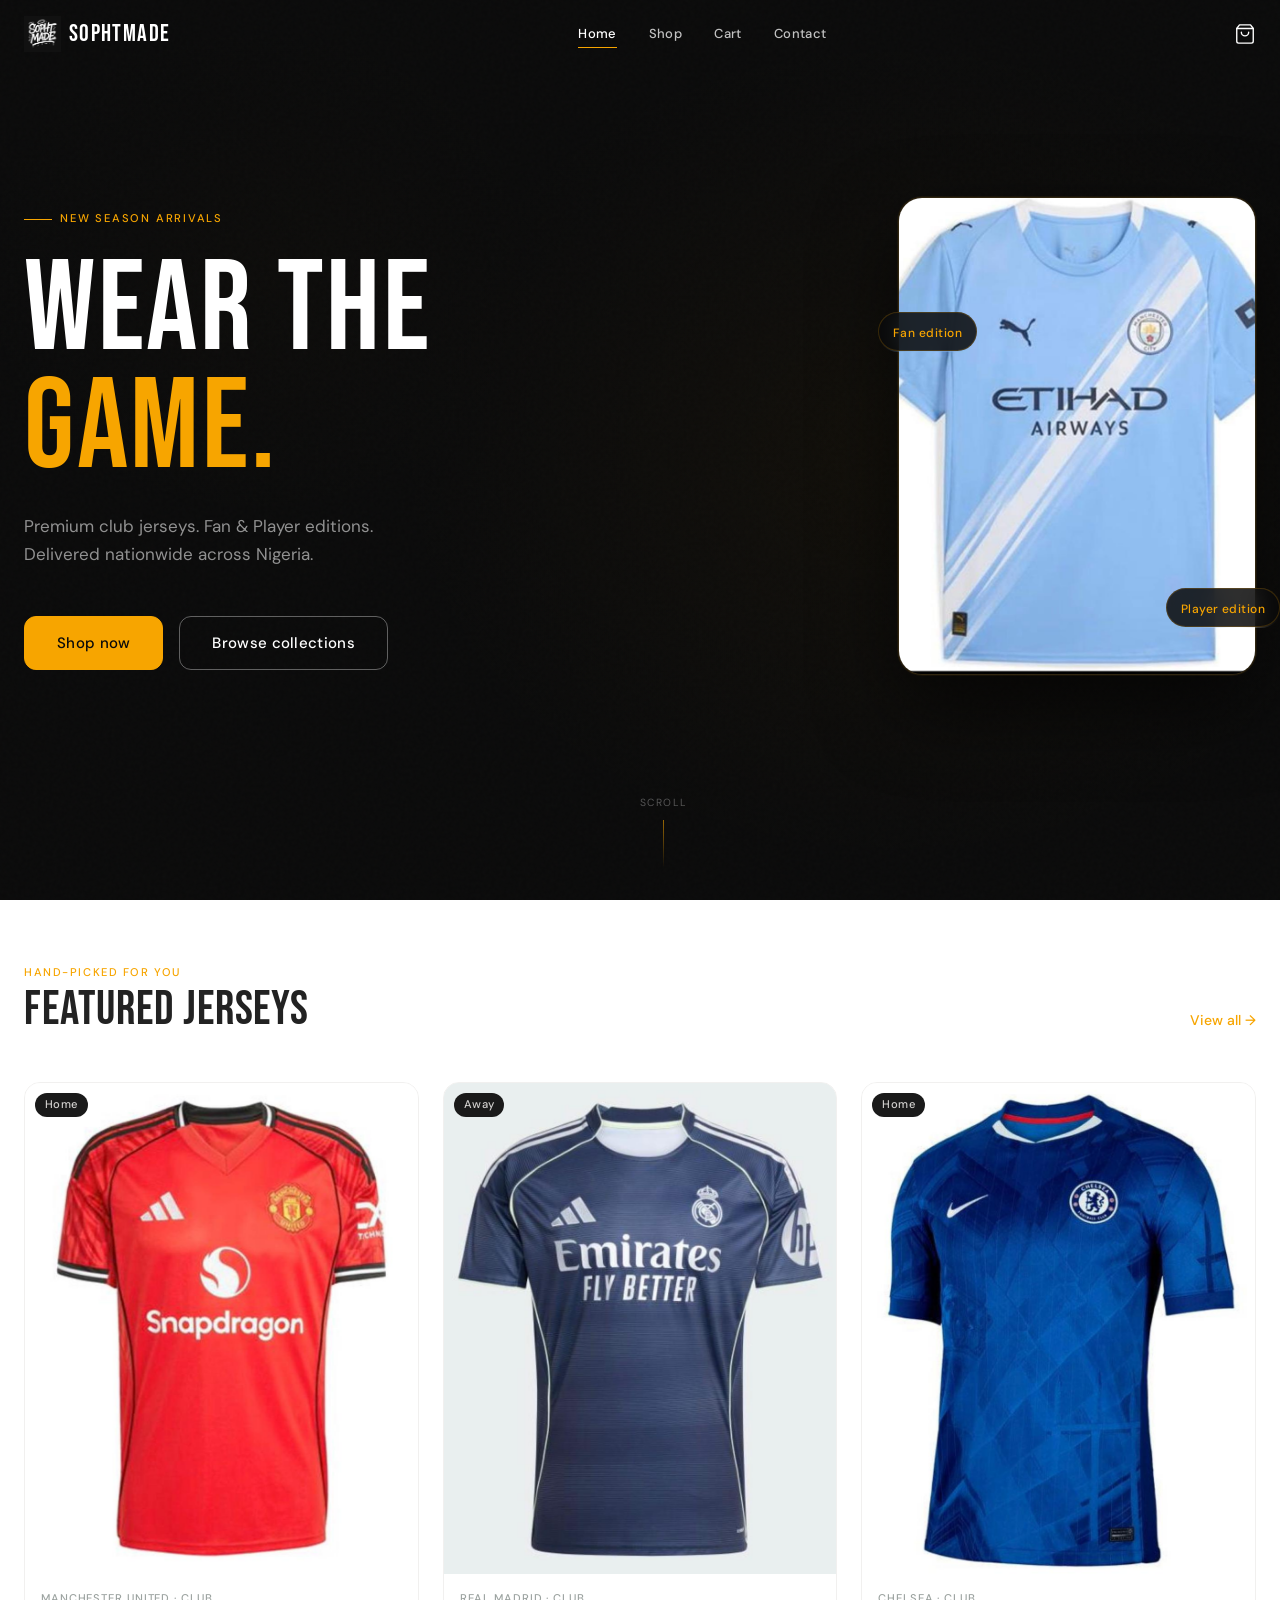
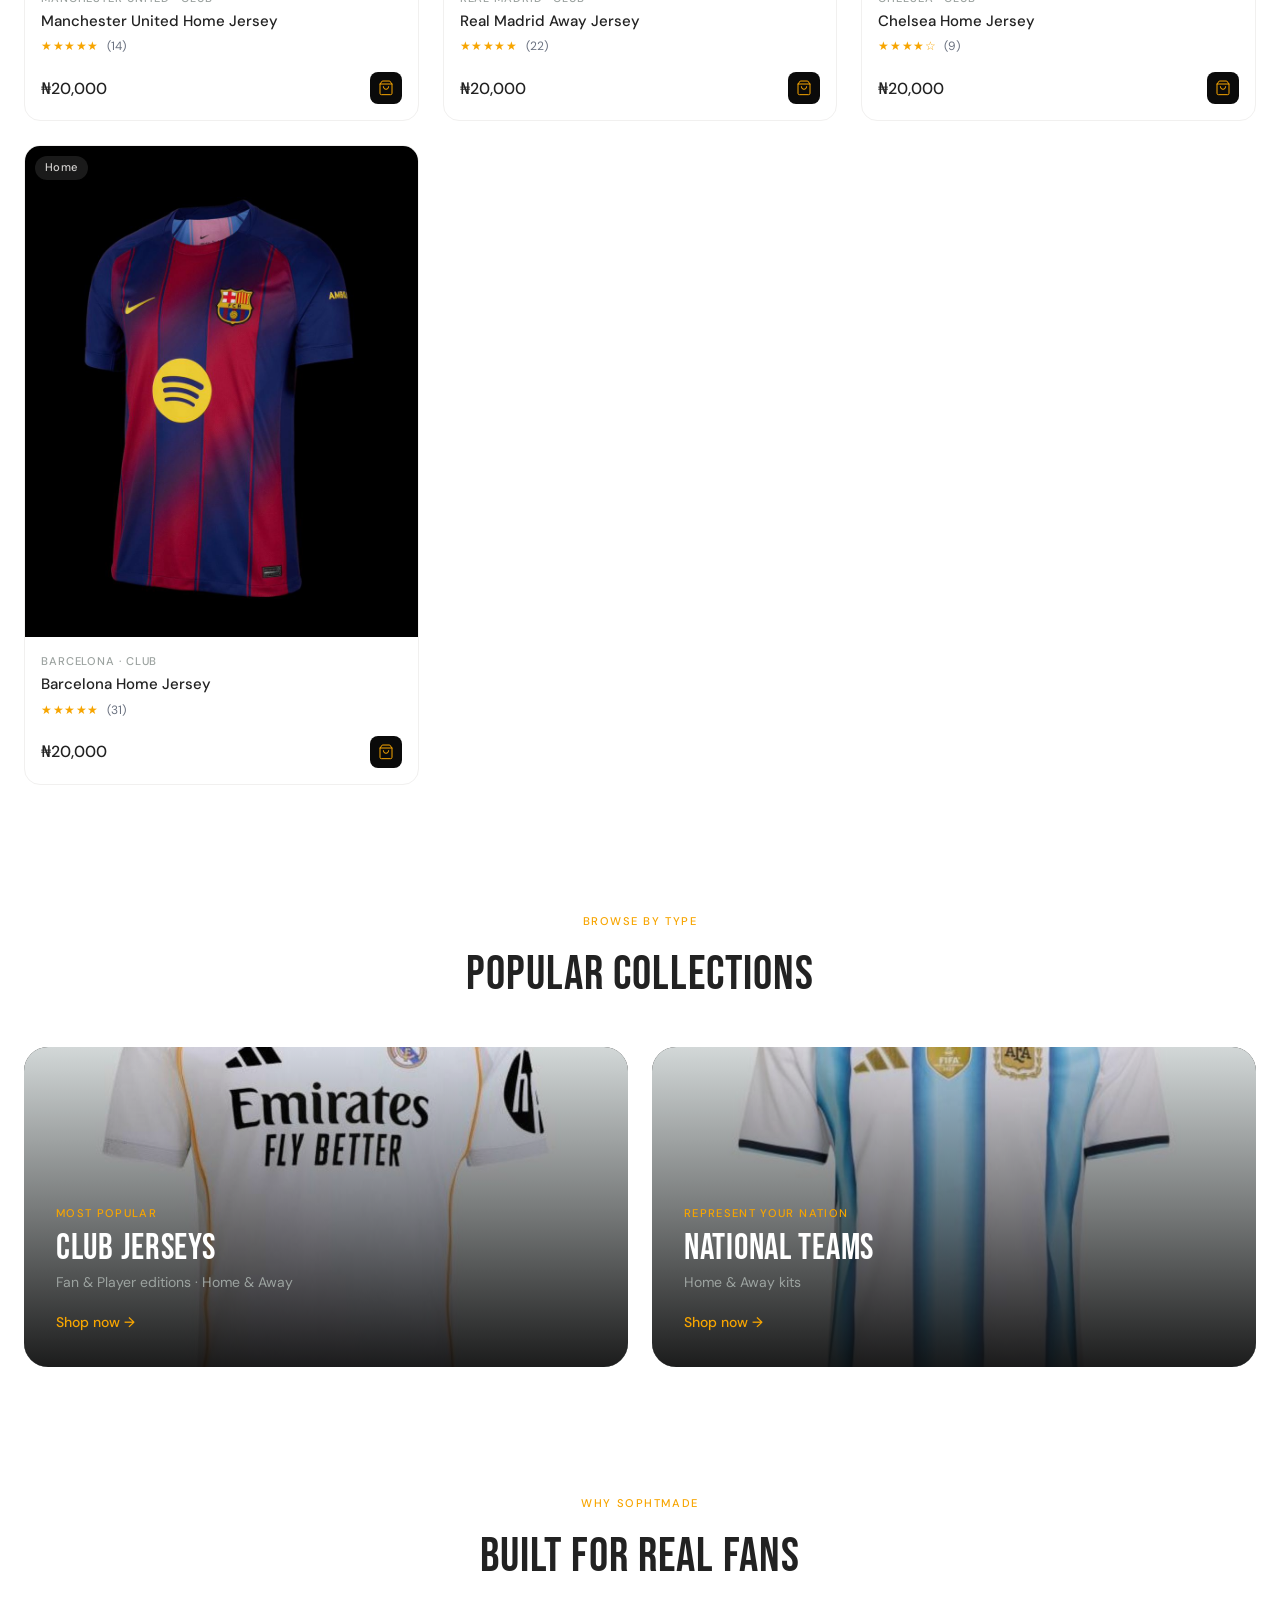
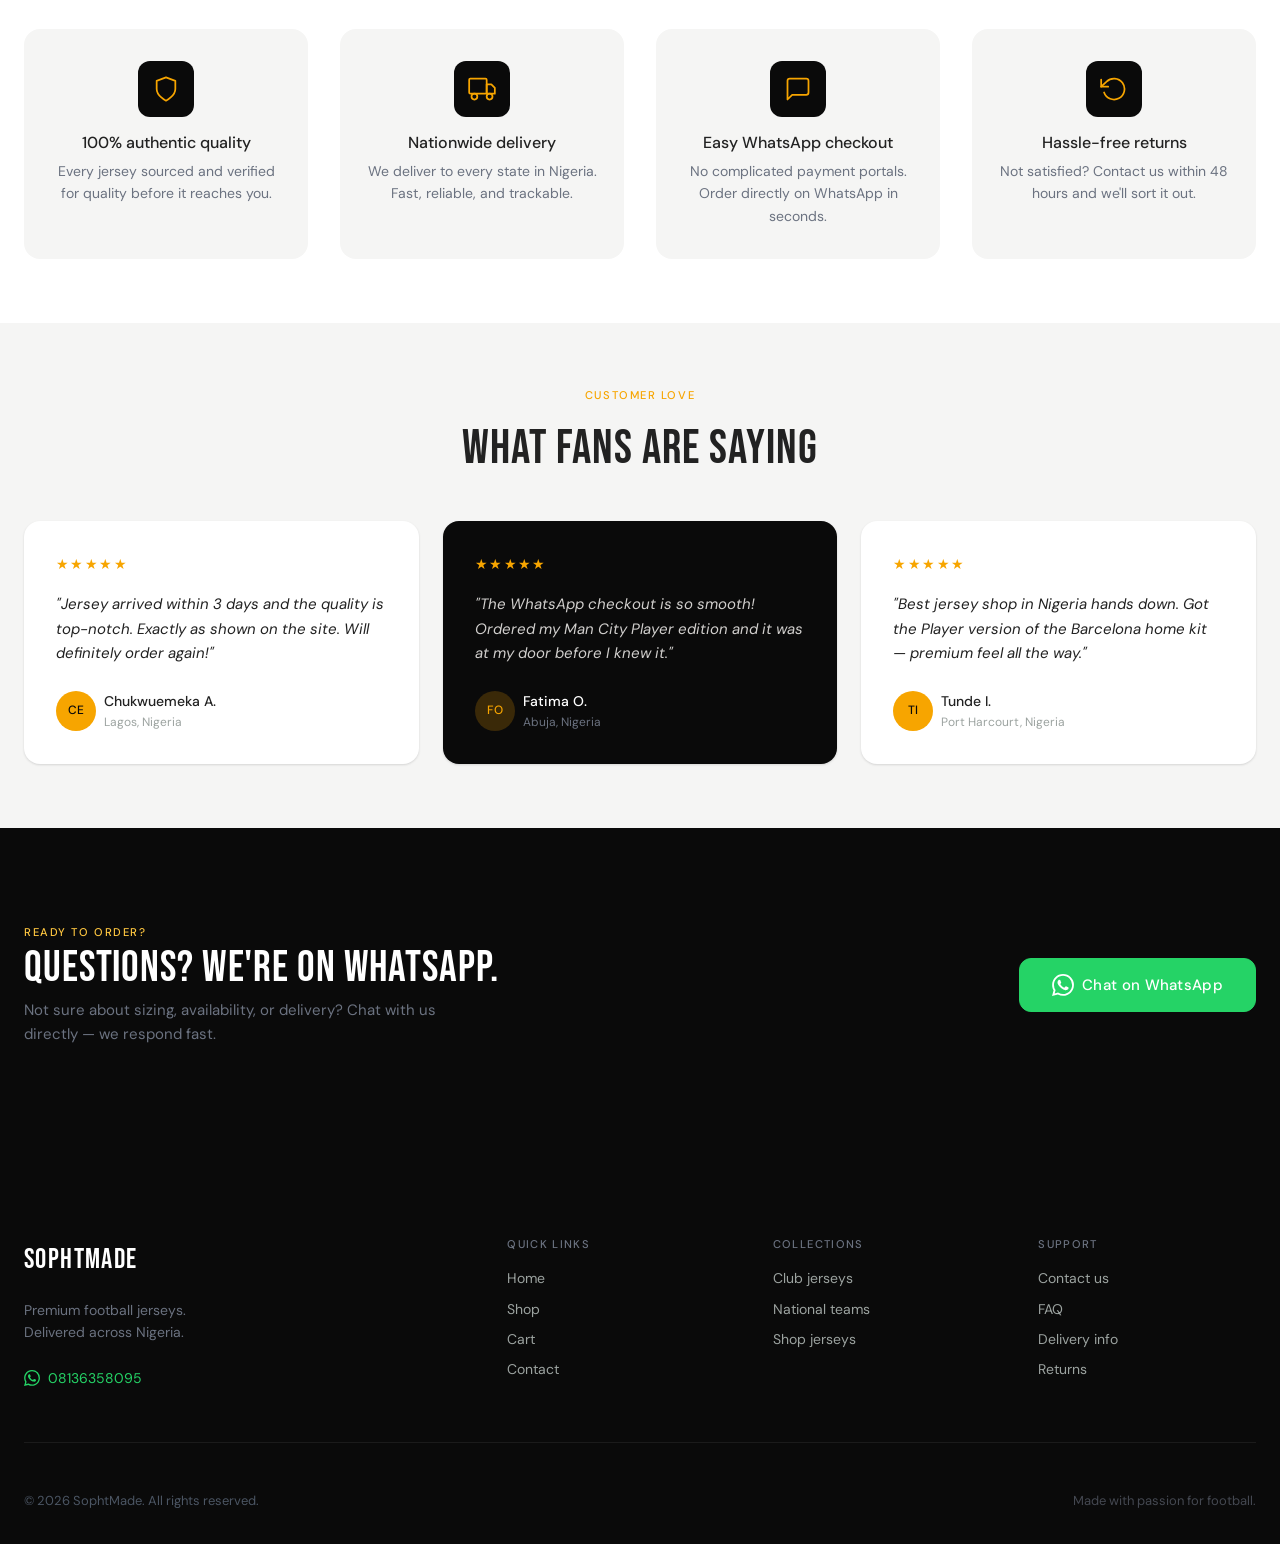
==== commit 27a7d538: "Add files via upload" ====
--- a/index.html
+++ b/index.html
@@ -4,6 +4,116 @@
   <meta charset="UTF-8" />
   <meta name="viewport" content="width=device-width, initial-scale=1.0, viewport-fit=cover" />
   <meta name="description" content="SophtMade — Premium football jerseys. Fan & Player editions. Nationwide delivery across Nigeria." />
+  <!-- ═══ SEO META TAGS ═══════════════════════════════════ -->
+  <title>SophtMade | Buy Football Jerseys in Nigeria — Fan & Player Editions</title>
+  <meta name="description" content="Buy authentic football jerseys in Nigeria. Club and national team jerseys in Fan and Player editions. Man Utd, Real Madrid, Barcelona, Chelsea, Liverpool & more. Nationwide delivery. Order on WhatsApp." />
+  <meta name="keywords" content="football jerseys Nigeria, buy jerseys Nigeria, football kits Lagos, Man Utd jersey Nigeria, Real Madrid jersey Nigeria, Barcelona jersey, Chelsea jersey Nigeria, player edition jersey, fan edition jersey, jersey shop Nigeria, buy football kit online Nigeria" />
+  <meta name="robots" content="index, follow" />
+  <meta name="author" content="SophtMade" />
+  <link rel="canonical" href="https://sophtmadejersey.store/" />
+ 
+  <!-- Open Graph (Facebook, WhatsApp previews) -->
+  <meta property="og:type" content="website" />
+  <meta property="og:site_name" content="SophtMade" />
+  <meta property="og:title" content="SophtMade | Premium Football Jerseys in Nigeria" />
+  <meta property="og:description" content="Shop Fan & Player edition jerseys from top clubs and national teams. Delivered anywhere in Nigeria. Fast WhatsApp checkout." />
+  <meta property="og:url" content="https://sophtmadejersey.store/" />
+  <meta property="og:image" content="https://sophtmadejersey.store/images/hero/hero-jersey.png" />
+  <meta property="og:image:width" content="1200" />
+  <meta property="og:image:height" content="630" />
+  <meta property="og:locale" content="en_NG" />
+ 
+  <!-- Twitter Card -->
+  <meta name="twitter:card" content="summary_large_image" />
+  <meta name="twitter:title" content="SophtMade | Premium Football Jerseys in Nigeria" />
+  <meta name="twitter:description" content="Shop Fan & Player edition jerseys from top clubs and national teams. Delivered anywhere in Nigeria. Fast WhatsApp checkout." />
+  <meta name="twitter:image" content="https://sophtmadejersey.store/images/hero/hero-jersey.png" />
+ 
+  <!-- Geo targeting -->
+  <meta name="geo.region" content="NG" />
+  <meta name="geo.placename" content="Nigeria" />
+ 
+  <!-- Theme & mobile -->
+  <meta name="theme-color" content="#F7A500" />
+  <meta name="mobile-web-app-capable" content="yes" />
+  <meta name="apple-mobile-web-app-capable" content="yes" />
+  <meta name="apple-mobile-web-app-status-bar-style" content="black-translucent" />
+  <meta name="apple-mobile-web-app-title" content="SophtMade" />
+ 
+  <!-- Favicon -->
+  <link rel="icon" type="image/x-icon" href="images/icons/favicon.ico" />
+  <link rel="apple-touch-icon" href="images/icons/apple-touch-icon.png" />
+  <!-- ═══════════════════════════════════════════════════════ -->
+  <script type="application/ld+json">
+  {
+    "@context": "https://schema.org",
+    "@graph": [
+      {
+        "@type": "Organization",
+        "@id": "https://sophtmadejersey.store/#organization",
+        "name": "SophtMade",
+        "url": "https://sophtmadejersey.store",
+        "logo": "https://sophtmadejersey.store/images/logo/logo-white.png",
+        "description": "Premium football jerseys in Nigeria. Fan and Player editions. Nationwide delivery.",
+        "contactPoint": {
+          "@type": "ContactPoint",
+          "telephone": "+2348136358095",
+          "contactType": "customer service",
+          "availableLanguage": "English",
+          "contactOption": "WhatsApp"
+        },
+        "address": {
+          "@type": "PostalAddress",
+          "addressCountry": "NG"
+        },
+        "sameAs": []
+      },
+      {
+        "@type": "WebSite",
+        "@id": "https://sophtmadejersey.store/#website",
+        "url": "https://sophtmadejersey.store",
+        "name": "SophtMade",
+        "description": "Buy football jerseys in Nigeria. Fan and Player editions from top clubs and national teams.",
+        "publisher": { "@id": "https://sophtmadejersey.store/#organization" },
+        "potentialAction": {
+          "@type": "SearchAction",
+          "target": "https://sophtmadejersey.store/shop.html?q={search_term_string}",
+          "query-input": "required name=search_term_string"
+        }
+      },
+      {
+        "@type": "Store",
+        "@id": "https://sophtmadejersey.store/#store",
+        "name": "SophtMade",
+        "url": "https://sophtmadejersey.store",
+        "image": "https://sophtmadejersey.store/images/logo/logo-white.png",
+        "description": "Buy authentic football jerseys in Nigeria. Fan and Player editions. Nationwide delivery via WhatsApp checkout.",
+        "priceRange": "₦16,500 – ₦25,000",
+        "currenciesAccepted": "NGN",
+        "paymentAccepted": "Bank Transfer",
+        "address": {
+          "@type": "PostalAddress",
+          "addressCountry": "NG",
+          "addressRegion": "Lagos"
+        },
+        "openingHoursSpecification": [
+          {
+            "@type": "OpeningHoursSpecification",
+            "dayOfWeek": ["Monday","Tuesday","Wednesday","Thursday","Friday","Saturday"],
+            "opens": "09:00",
+            "closes": "20:00"
+          },
+          {
+            "@type": "OpeningHoursSpecification",
+            "dayOfWeek": "Sunday",
+            "opens": "12:00",
+            "closes": "18:00"
+          }
+        ]
+      }
+    ]
+  }
+  </script>
   <title>SophtMade | Premium Football Jerseys</title>
   <link rel="preconnect" href="https://fonts.googleapis.com" />
   <link rel="preconnect" href="https://fonts.gstatic.com" crossorigin />
